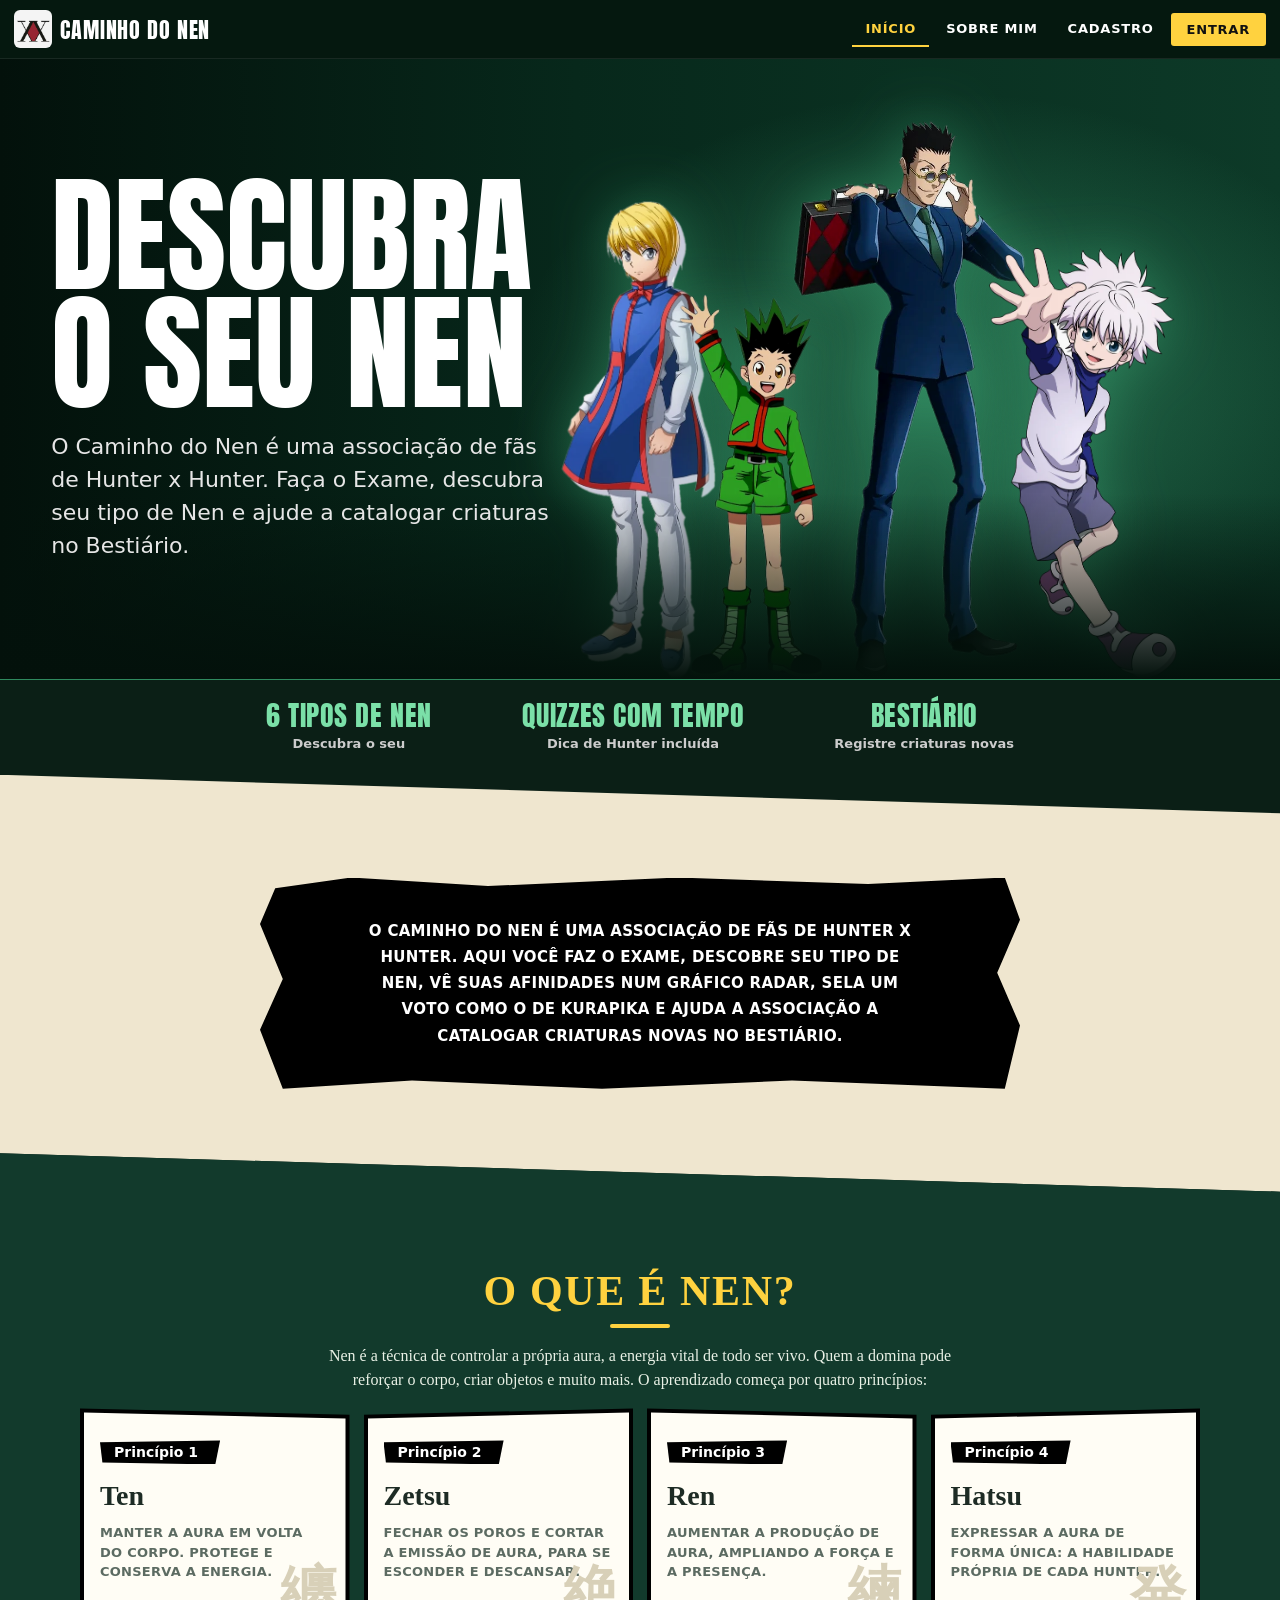
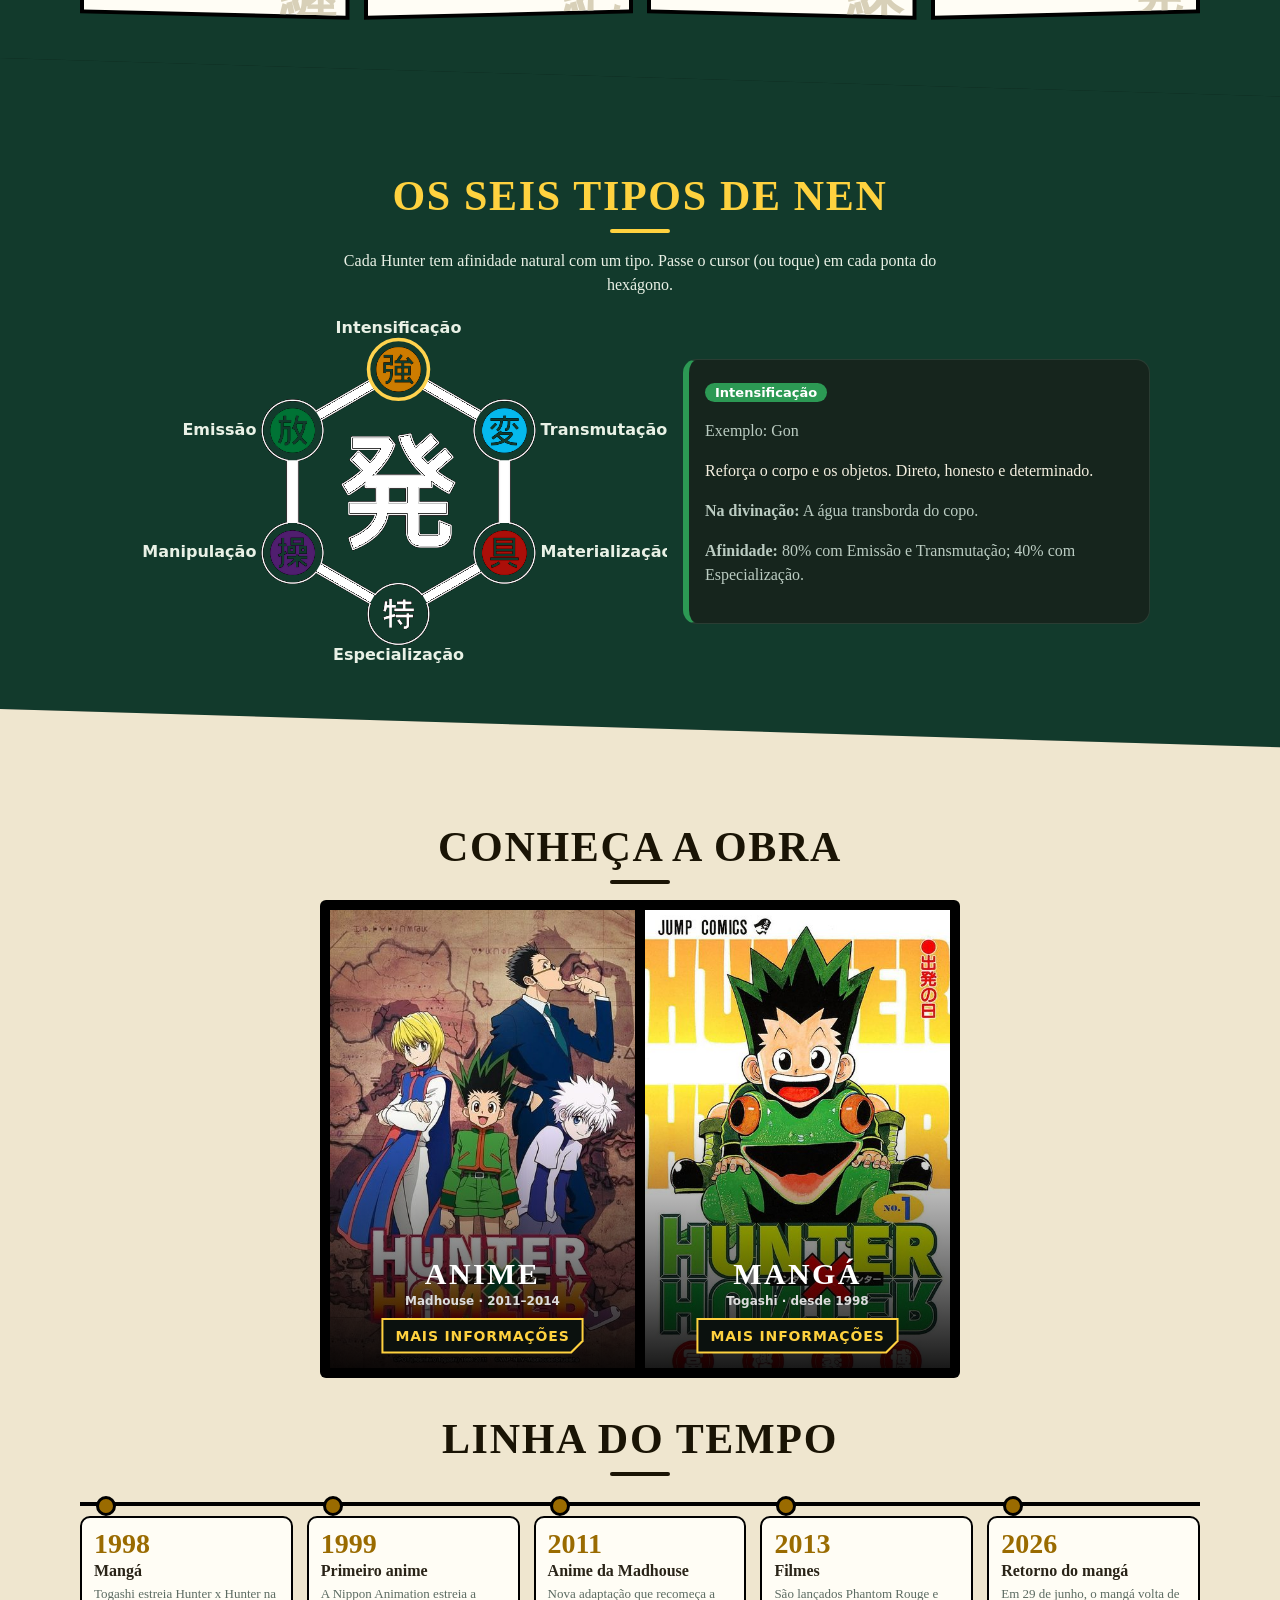
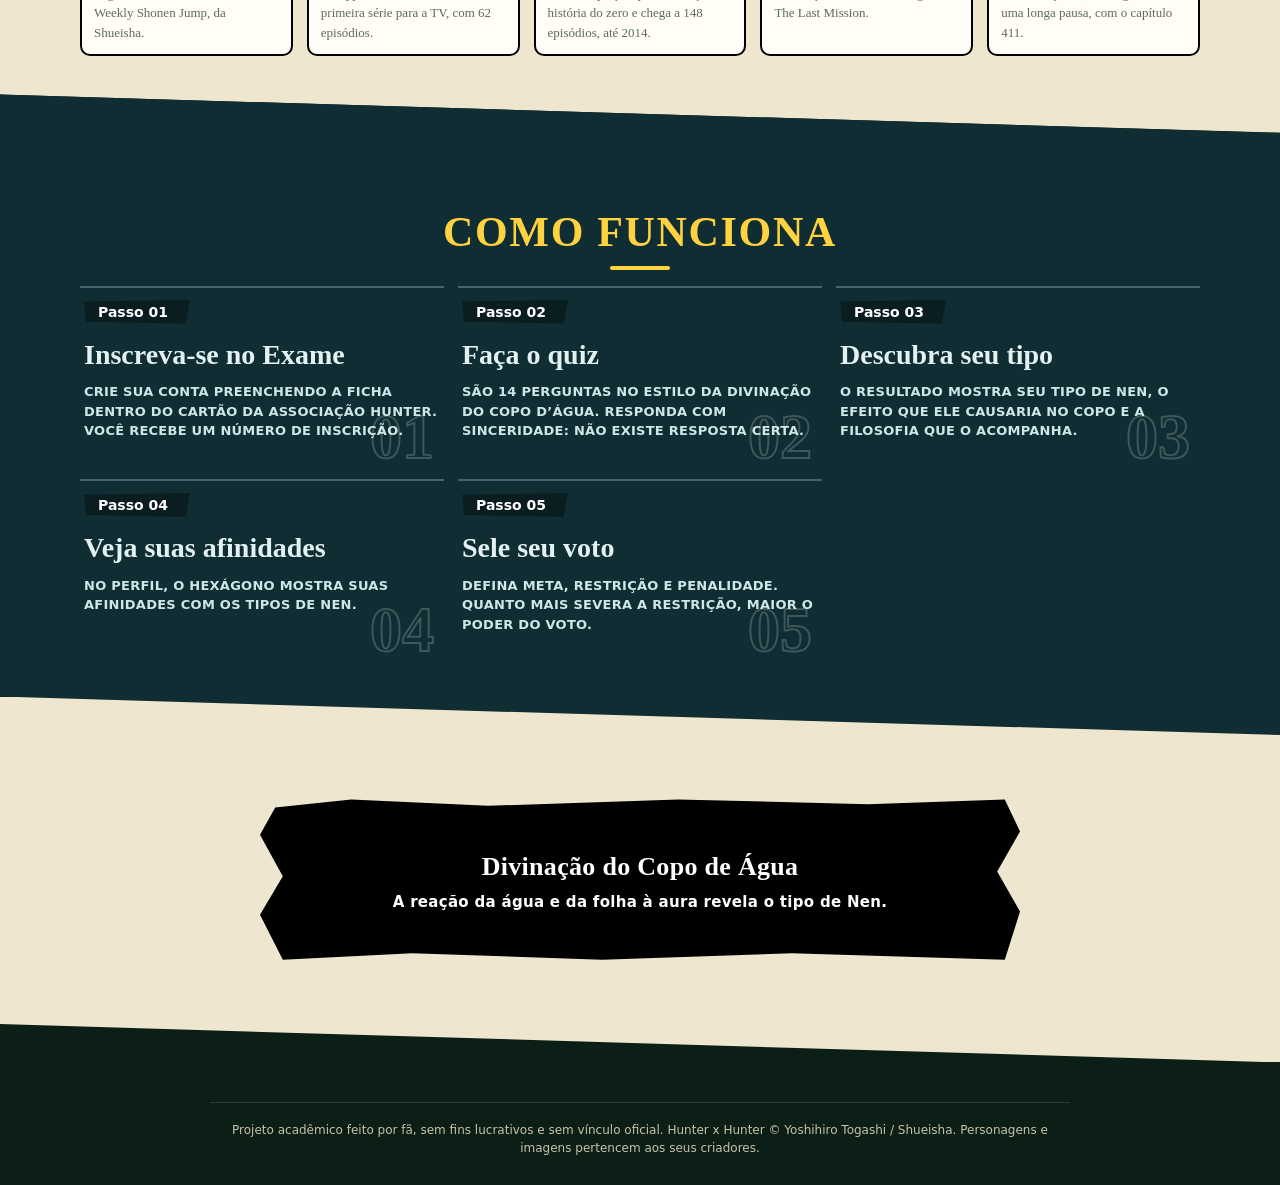
==== public/index.html @ bccd4f45 "Mudança geral do projeto" ====
<!DOCTYPE html>
<html lang="pt-BR">

<head>
    <meta charset="utf-8">
    <meta name="viewport" content="width=device-width, initial-scale=1, viewport-fit=cover">
    <title>Início · Caminho do Nen</title>
    <link rel="preconnect" href="https://fonts.googleapis.com">
    <link rel="preconnect" href="https://fonts.gstatic.com" crossorigin>
    <link href="https://fonts.googleapis.com/css2?family=Anton&display=swap" rel="stylesheet">
    <link rel="stylesheet" href="css/base.css">
    <link rel="stylesheet" href="css/panels.css">
    <link rel="stylesheet" href="css/home.css">
</head>

<body data-v="inicio">
    <nav id="nav"></nav>
    <main>
        <section id="inicio">
            <div class="capa-principal">
                <div class="texto-capa-principal">
                    <h1>Descubra<br>o seu Nen</h1>
                    <p>O Caminho do Nen é uma associação de fãs de Hunter x Hunter. Faça o Exame, descubra seu tipo de
                        Nen e ajude a catalogar criaturas no Bestiário.</p>
                </div>
                <div class="personagens-capa" aria-hidden="true"><img src="./assets/kurapika.webp" alt=""><img src="./assets/gon.webp" alt=""><img
                        src="./assets/leorio.webp" alt=""><img src="./assets/killua.webp" alt=""></div>
            </div>
            <ul class="resumo-capa">
                <li><b>6 tipos de Nen</b><span>Descubra o seu</span></li>
                <li><b>Quizzes com tempo</b><span>Dica de Hunter incluída</span></li>
                <li><b>Bestiário</b><span>Registre criaturas novas</span></li>
            </ul>
            <div class="faixa faixa-papel">
                <div class="conteudo-faixa">
                    <p class="quadro-resumo">O Caminho do Nen é uma associação de fãs de Hunter x Hunter. Aqui você faz o
                        Exame, descobre seu tipo de Nen, vê suas afinidades num gráfico radar, sela um voto como o de
                        Kurapika e ajuda a Associação a catalogar criaturas novas no Bestiário.</p>
                </div>
            </div>
            <div class="faixa faixa-verde">
                <div class="conteudo-faixa">
                    <h2 class="titulo-secao">O que é Nen?</h2>
                    <p class="introducao-secao">Nen é a técnica de controlar a própria aura, a energia vital de todo ser vivo. Quem
                        a domina pode reforçar o corpo, criar objetos e muito mais. O aprendizado começa por quatro
                        princípios:</p>
                    <ol class="lista-etapas grade-principios-nen">
                        <li class="cartao-etapa">
                            <div class="conteudo-etapa"><span class="rotulo">Princípio 1</span>
                                <h3>Ten</h3>
                                <p>Manter a aura em volta do corpo. Protege e conserva a energia.</p><b
                                    class="numero-etapa">纏</b>
                            </div>
                        </li>
                        <li class="cartao-etapa">
                            <div class="conteudo-etapa"><span class="rotulo">Princípio 2</span>
                                <h3>Zetsu</h3>
                                <p>Fechar os poros e cortar a emissão de aura, para se esconder e descansar.</p><b
                                    class="numero-etapa">絶</b>
                            </div>
                        </li>
                        <li class="cartao-etapa">
                            <div class="conteudo-etapa"><span class="rotulo">Princípio 3</span>
                                <h3>Ren</h3>
                                <p>Aumentar a produção de aura, ampliando a força e a presença.</p><b class="numero-etapa">練</b>
                            </div>
                        </li>
                        <li class="cartao-etapa">
                            <div class="conteudo-etapa"><span class="rotulo">Princípio 4</span>
                                <h3>Hatsu</h3>
                                <p>Expressar a aura de forma única: a habilidade própria de cada Hunter.</p><b
                                    class="numero-etapa">発</b>
                            </div>
                        </li>
                    </ol>
                </div>
            </div>
            <div class="faixa faixa-verde">
                <div class="conteudo-faixa">
                    <h2 class="titulo-secao">Os seis tipos de Nen</h2>
                    <p class="introducao-secao">Cada Hunter tem afinidade natural com um tipo. Passe o cursor (ou toque) em cada
                        ponta do hexágono.</p>
                    <div class="hexagono-nen"><svg id="hexsvg" viewBox="0 0 480 370" role="img"
                            aria-label="Hexágono dos seis tipos de Nen"></svg>
                        <div id="hexinfo" class="cartao"></div>
                    </div>
                </div>
            </div>
            <div class="faixa faixa-papel">
                <div class="conteudo-faixa">
                    <h2 class="titulo-secao">Conheça a obra</h2>
                    <div class="grade-cartazes">
                        <div class="cartaz"><img src="./assets/anime.jpg" alt="Pôster do anime Hunter x Hunter">
                            <div class="legenda-cartaz">
                                <h3>Anime</h3>
                                <p>Madhouse · 2011–2014</p><button type="button" class="mais-informacoes" data-open="anime">Mais
                                    informações</button>
                            </div>
                        </div>
                        <div class="cartaz"><img src="./assets/manga.jpg" alt="Capa do volume 1 do mangá Hunter x Hunter">
                            <div class="legenda-cartaz">
                                <h3>Mangá</h3>
                                <p>Togashi · desde 1998</p><button type="button" class="mais-informacoes" data-open="manga">Mais
                                    informações</button>
                            </div>
                        </div>
                    </div>

                    <h2 class="titulo-secao">Linha do tempo</h2>
                    <ol class="linha-tempo">
                        <li><b>1998</b>
                            <h3>Mangá</h3>
                            <p>Togashi estreia Hunter x Hunter na Weekly Shonen Jump, da Shueisha.</p>
                        </li>
                        <li><b>1999</b>
                            <h3>Primeiro anime</h3>
                            <p>A Nippon Animation estreia a primeira série para a TV, com 62 episódios.</p>
                        </li>
                        <li><b>2011</b>
                            <h3>Anime da Madhouse</h3>
                            <p>Nova adaptação que recomeça a história do zero e chega a 148 episódios, até 2014.</p>
                        </li>
                        <li><b>2013</b>
                            <h3>Filmes</h3>
                            <p>São lançados Phantom Rouge e The Last Mission.</p>
                        </li>
                        <li><b>2026</b>
                            <h3>Retorno do mangá</h3>
                            <p>Em 29 de junho, o mangá volta de uma longa pausa, com o capítulo 411.</p>
                        </li>
                    </ol>
                </div>
            </div>
            <div class="faixa faixa-azul" hidden>
                <div class="conteudo-faixa">
                    <h2 class="titulo-secao">Os protagonistas</h2>
                    <div class="paineis-protagonistas" id="panels"></div>
                    <p class="nota" style="text-align:center;font-size:12px">As frases em destaque resumem a ideia de
                        cada personagem; não são citações literais.</p>
                </div>
            </div>
            <div class="faixa faixa-verde-petroleo">
                <div class="conteudo-faixa">
                    <h2 class="titulo-secao">Como funciona</h2>
                    <ol class="lista-etapas">
                        <li class="cartao-etapa">
                            <div class="conteudo-etapa"><span class="rotulo">Passo 01</span>
                                <h3>Inscreva-se no Exame</h3>
                                <p>Crie sua conta preenchendo a ficha dentro do cartão da Associação Hunter. Você recebe
                                    um número de inscrição.</p><b class="numero-etapa">01</b>
                            </div>
                        </li>
                        <li class="cartao-etapa">
                            <div class="conteudo-etapa"><span class="rotulo">Passo 02</span>
                                <h3>Faça o quiz</h3>
                                <p>São 14 perguntas no estilo da Divinação do Copo d’Água. Responda com sinceridade: não
                                    existe resposta certa.</p><b class="numero-etapa">02</b>
                            </div>
                        </li>
                        <li class="cartao-etapa">
                            <div class="conteudo-etapa"><span class="rotulo">Passo 03</span>
                                <h3>Descubra seu tipo</h3>
                                <p>O resultado mostra seu tipo de Nen, o efeito que ele causaria no copo e a filosofia
                                    que o acompanha.</p><b class="numero-etapa">03</b>
                            </div>
                        </li>
                        <li class="cartao-etapa">
                            <div class="conteudo-etapa"><span class="rotulo">Passo 04</span>
                                <h3>Veja suas afinidades</h3>
                                <p>No perfil, o hexágono mostra suas afinidades com os tipos de Nen.</p><b class="numero-etapa">04</b>
                            </div>
                        </li>
                        <li class="cartao-etapa">
                            <div class="conteudo-etapa"><span class="rotulo">Passo 05</span>
                                <h3>Sele seu voto</h3>
                                <p>Defina meta, restrição e penalidade. Quanto mais severa a restrição, maior o poder do
                                    voto.</p><b class="numero-etapa">05</b>
                            </div>
                        </li>
                        <li class="cartao-etapa" id="cast-step" hidden>
                            <div class="conteudo-etapa"><span class="rotulo">Passo 06</span>
                                <h3>Conheça os personagens</h3>
                                <p>Passe o cursor sobre a arte para conhecer Gon, Killua, Kurapika, Leorio e Hisoka.</p>
                                <b class="numero-etapa">06</b>
                            </div>
                        </li>
                    </ol>
                </div>
            </div>
            <div class="faixa faixa-papel">
                <div class="conteudo-faixa">
                    <div class="quadro-resumo quadro-divinacao" id="fdia"><h3>Divinação do Copo de Água</h3><p>A reação da água e da folha à aura revela o tipo de Nen.</p></div>
                </div>
            </div>
            <div class="faixa faixa-carvao" hidden
                <div class="conteudo-faixa">
                    <h2 class="titulo-secao">Mural de Hunters</h2>
                    <div class="grade" id="mural"></div>
                    <p class="texto-secundario nota" style="text-align:center">Neste protótipo, o mural mostra os Hunters inscritos
                        neste navegador. Com o banco de dados, ele passa a listar todos.</p>
                </div>
            </div>
        </section>
    </main>
    <dialog class="janela-informacoes" id="modal" aria-label="Mais informações"><form method="dialog"><button class="fechar-janela" aria-label="Fechar">×</button></form><div id="mbody"></div></dialog><template id="t-anime">
            <h1>Anime</h1>
            <div class="duas-colunas"><img src="./assets/anime.jpg" alt="Pôster do anime Hunter x Hunter (2011)">
                <div>
                    <p>Gon Freecss cresce numa ilha acreditando que o pai está morto, até descobrir que Ging é um Hunter
                        lendário. Para encontrá-lo, Gon decide fazer o Exame Hunter e, no caminho, conhece Killua,
                        Kurapika e Leorio.</p>
                    <p>Hunter x Hunter ganhou duas adaptações para a TV. O pôster ao lado é da versão de 2011, do
                        estúdio Madhouse, que recomeça a história do zero.</p>
                </div>
            </div>
            <h2>Versão de 2011</h2>
            <div class="ficha-tecnica">
                <div><small>Estúdio</small><b>Madhouse</b></div>
                <div><small>Exibição</small><b>Outubro de 2011 a setembro de 2014, na Nippon Television</b></div>
                <div><small>Episódios</small><b>148</b></div>
                <div><small>Direção</small><b>Hiroshi Kōjina</b></div>
                <div><small>Música</small><b>Yoshihisa Hirano</b></div>
                <div><small>Adaptação</small><b>Vai até o capítulo 339 do mangá</b></div>
            </div>
            <h2>Arcos da versão de 2011</h2>
            <div class="opcoes-compactas"><span class="etiqueta" style="background:var(--ac2)">Exame Hunter</span><span class="etiqueta"
                    style="background:var(--ac2)">Família Zoldyck</span><span class="etiqueta"
                    style="background:var(--ac2)">Arena Celestial (Heavens Arena)</span><span class="etiqueta"
                    style="background:var(--ac2)">Yorknew City</span><span class="etiqueta"
                    style="background:var(--ac2)">Greed Island</span><span class="etiqueta"
                    style="background:var(--ac2)">Formigas-Quimera</span><span class="etiqueta"
                    style="background:var(--ac2)">Eleição do Presidente Hunter</span></div>
            <h2>Versão de 1999</h2>
            <div class="ficha-tecnica">
                <div><small>Estúdio</small><b>Nippon Animation</b></div>
                <div><small>Exibição</small><b>Outubro de 1999 a março de 2001, na Fuji Television</b></div>
                <div><small>Episódios</small><b>62, terminando no arco de Yorknew City</b></div>
                <div><small>Direção</small><b>Kazuhiro Furuhashi</b></div>
                <div><small>OVAs</small><b>3 séries, com 30 episódios no total (2002 a 2004)</b></div>
            </div>
            <h2>Filmes</h2>
            <p>Dois filmes originais do Madhouse, ambos de 2013: <b>Phantom Rouge</b> e <b>The Last Mission</b>.</p>
            <p class="texto-secundario nota">Onde assistir muda conforme o país e com o tempo; confira nos serviços de streaming.
                Pôster: © POT (Yoshihiro Togashi) 1998-2011 · © VAP · NTV · Madhouse / Shueisha.</p>
        </template>
        <template id="t-manga">
            <h1>Mangá</h1>
            <div class="duas-colunas"><img src="./assets/manga.jpg" alt="Capa do volume 1 do mangá Hunter x Hunter">
                <div>
                    <p>Gon Freecss cresce numa ilha acreditando que o pai está morto, até descobrir que Ging é um Hunter
                        lendário. Para encontrá-lo, Gon decide fazer o Exame Hunter e, no caminho, conhece Killua,
                        Kurapika e Leorio.</p>
                    <p>A capa ao lado é a do volume 1, publicado pela Jump Comics.</p>
                </div>
            </div>
            <h2>Ficha da obra</h2>
            <div class="ficha-tecnica">
                <div><small>Autor</small><b>Yoshihiro Togashi</b></div>
                <div><small>Publicação</small><b>Weekly Shonen Jump (Shueisha), desde 1998</b></div>
                <div><small>Volumes</small><b>39 até agora; o volume 39 saiu em 3 de julho de 2026</b></div>
                <div><small>Exemplares</small><b>Mais de 100 milhões em circulação</b></div>
                <div><small>No Brasil</small><b>Publicado pela JBC desde 2008</b></div>
                <div><small>Arco atual</small><b>Sucessão, a disputa pelo trono do Império Kakin</b></div>
            </div>
            <h2>Pausas e retorno</h2>
            <p>Togashi costuma publicar em blocos de dez capítulos e fazer longas pausas entre eles. O mangá voltou em
                29 de junho de 2026, com o capítulo 411, publicou até o 420 e entrou em nova pausa, sem data oficial de
                retorno.</p>
            <h2>Onde ler</h2>
            <p>Os capítulos podem ser lidos de forma digital em plataformas oficiais como o Manga Plus e o aplicativo da
                Viz Media.</p>
            <p class="texto-secundario nota">Informações conferidas em 13 de novembro de 2026; datas de retorno podem mudar. Capa do
                volume 1: © Yoshihiro Togashi / Shueisha.</p>
        </template>
        <footer class="rodape">Projeto acadêmico feito por fã, sem fins lucrativos e sem vínculo oficial. Hunter x Hunter
            © Yoshihiro Togashi / Shueisha. Personagens e imagens pertencem aos seus criadores.</footer>
        <script src="js/app.js"></script>
</body>

</html>
---- public/css/base.css ----
/* TEMA E CONFIGURAÇÃO GLOBAL */

:root {
  --bg: #f4efe0;
  --fg: #1d2b24;
  --card: #fffdf5;
  --mut: #5c6b62;
  --ac: #9a6b00;
  --ac2: #1f7a4d;
  --line: #d8d0b8;
  box-sizing: border-box;
  padding-top: env(safe-area-inset-top,0px);
  padding-bottom: env(safe-area-inset-bottom,0px);
}

@media (prefers-color-scheme:dark) {
  :root:not([data-theme="light"]) {
    --bg: #0f1a15;
    --fg: #ece6d2;
    --card: #17251e;
    --mut: #9fb0a5;
    --ac: #e0b84a;
    --ac2: #4cc38a;
    --line: #2a3d33;
  }
}

:root[data-theme="dark"] {
  --bg: #0f1a15;
  --fg: #ece6d2;
  --card: #17251e;
  --mut: #9fb0a5;
  --ac: #e0b84a;
  --ac2: #4cc38a;
  --line: #2a3d33;
}

* {
  box-sizing: border-box;
}

html {
  scroll-padding-top: env(safe-area-inset-top,0px);
}

body {
  margin: 0;
  background: var(--bg);
  color: var(--fg);
  font: 16px/1.5 Georgia,"Times New Roman",serif;
}

/* NAVEGAÇÃO */

nav {
  display: flex;
  flex-wrap: wrap;
  gap: 6px;
  align-items: center;
  padding: 10px 14px;
  border-bottom: 1px solid var(--line);
  background: var(--card);
  position: sticky;
  top: env(safe-area-inset-top,0px);
  z-index: 5;
}

nav b {
  color: var(--ac);
  margin-right: auto;
  font-size: 18px;
}

nav a {
  color: var(--fg);
  text-decoration: none;
  padding: 4px 9px;
  border-radius: 99px;
  font: 14px system-ui,sans-serif;
}

nav a:hover,nav a.ativo {
  background: var(--ac2);
  color: #fff;
}

/* LAYOUT E TIPOGRAFIA */

main {
  max-width: 860px;
  margin: 0 auto;
  padding: 18px 14px 40px;
}

h1,h2,h3 {
  line-height: 1.2;
  margin: .2em 0 .5em;
}

h1 {
  font-size: 30px;
  color: var(--ac);
}

h2 {
  font-size: 22px;
  color: var(--ac);
}

/* CARTÕES E GRADES */

.cartao {
  background: var(--card);
  border: 1px solid var(--line);
  border-radius: 14px;
  padding: 16px;
  margin: 12px 0;
}

.grade {
  display: grid;
  grid-template-columns: repeat(auto-fit,minmax(230px,1fr));
  gap: 12px;
}

.grade .cartao {
  margin: 0;
}

/* FORMULÁRIOS E BOTÕES */

label {
  display: block;
  margin: 10px 0 3px;
  font: 600 14px system-ui,sans-serif;
}

input,textarea,select {
  width: 100%;
  padding: 10px;
  border: 1px solid var(--line);
  border-radius: 8px;
  background: var(--bg);
  color: var(--fg);
  font: 16px system-ui,sans-serif;
}

.erro {
  display: block;
  color: #c0392b;
  font: 13px system-ui,sans-serif;
  min-height: 16px;
}

button,.botao {
  background: var(--ac2);
  color: #fff;
  border: 0;
  border-radius: 99px;
  padding: 10px 20px;
  font: 600 15px system-ui,sans-serif;
  cursor: pointer;
  text-decoration: none;
  display: inline-block;
  margin: 6px 6px 0 0;
}

button.alternativo {
  background: transparent;
  color: var(--fg);
  border: 1px solid var(--line);
}

/* INDICADORES E UTILITÁRIOS */

.barra-progresso {
  height: 10px;
  background: var(--line);
  border-radius: 9px;
  overflow: hidden;
}

.barra-progresso i {
  display: block;
  height: 100%;
  background: var(--ac2);
  transition: width .5s;
}

.texto-secundario {
  color: var(--mut);
}

.etiqueta {
  display: inline-block;
  padding: 2px 10px;
  border-radius: 99px;
  color: #fff;
  font: 600 13px system-ui,sans-serif;
}

.copo {
  width: 90px;
  height: 110px;
  margin: 10px auto;
  border: 3px solid var(--fg);
  border-top: 0;
  border-radius: 0 0 22px 22px;
  position: relative;
  overflow: hidden;
}

.copo i {
  position: absolute;
  inset: 25% 0 0;
  background: #5aa9e6;
  transition: background 1.5s;
}

.copo s {
  position: absolute;
  top: 18%;
  left: 50%;
  font-size: 28px;
  text-decoration: none;
  animation: lf 2s ease-in-out infinite;
}

@keyframes lf {
  0%,100% {
    transform: translateX(-50%) rotate(-12deg);
  }
  50% {
    transform: translateX(-50%) rotate(14deg);
  }
}

.linha {
  display: flex;
  gap: 10px;
  align-items: center;
  margin: 6px 0;
  font: 14px system-ui,sans-serif;
}

.linha span:first-child {
  width: 110px;
}

.linha .barra-progresso {
  flex: 1;
}

svg {
  max-width: 100%;
  height: auto;
}

.opcoes-compactas {
  display: flex;
  flex-wrap: wrap;
  gap: 6px;
}

.opcao-compacta {
  margin: 0;
}

.opcao-compacta.ativo {
  background: var(--ac2);
  color: #fff;
  border-color: var(--ac2);
}

#fchips .opcao-compacta {
  background: transparent;
  color: var(--fg);
  border: 0;
  border-bottom: 2px solid transparent;
  border-radius: 0;
  padding: 6px 10px;
}

#fchips .opcao-compacta.ativo {
  color: var(--ac);
  border-bottom-color: var(--ac);
}

.aura {
  transform-origin: 110px 110px;
  animation: sp 24s linear infinite;
}

@keyframes sp {
  to {
    transform: rotate(360deg);
  }
}

#fpanel {
  border-left: 4px solid var(--ac);
  font-size: 18px;
}

#fpanel p {
  margin: .3em 0;
}

.anuncio {
  background: var(--ac);
  color: #1a1405;
  text-align: center;
  font: 600 13px system-ui,sans-serif;
  padding: 6px 10px;
}

nav b {
  display: flex;
  align-items: center;
  gap: 8px;
}

nav b img {
  height: 38px;
  width: 38px;
  border-radius: 6px;
}

#ppanel {
  border-left: 4px solid var(--ac);
}

#ppanel blockquote {
  margin: 12px 0;
  padding: 6px 14px;
  border-left: 3px solid var(--ac);
  font-size: 20px;
  font-style: italic;
  line-height: 1.35;
}

body {
  position: relative;
}

/* RODAPÉ */

.rodape {
  max-width: 860px;
  margin: 0 auto;
  padding: 18px 14px 28px;
  text-align: center;
  color: var(--mut);
  font: 12px/1.5 system-ui,sans-serif;
  border-top: 1px solid var(--line);
}

.nota {
  font-size: 12px;
}

body {
  overflow-x: hidden;
}

.texto-capa-lateral {
  padding: 18px 16px 56px;
  text-align: center;
}

@media (min-width:760px) {
  .texto-capa-lateral {
    position: relative;
    width: 46%;
    padding: 70px 4% 90px 7%;
    text-align: left;
  }
}

/* FOCO E INTERAÇÕES */

*:focus-visible {
  outline: 3px solid var(--ac);
  outline-offset: 2px;
}

button,.botao {
  transition: transform .15s ease,filter .15s ease;
}

button:hover,.botao:hover {
  filter: brightness(1.08);
  transform: translateY(-1px);
}

button:active,.botao:active {
  transform: none;
}

section:not([hidden]) {
  animation: fin .35s ease;
}

@keyframes fin {
  from {
    opacity: 0;
    transform: translateY(8px);
  }
}

@media (prefers-reduced-motion:reduce) {
  section:not([hidden]) {
    animation: none;
  }
  button,.botao {
    transition: none;
  }
}

nav a {
  padding: 9px 13px;
}

nav #tema {
  padding: 6px 12px;
  margin: 0;
  font-size: 16px;
}

.notificacao {
  position: fixed;
  left: 50%;
  bottom: calc(20px + env(safe-area-inset-bottom,0px));
  transform: translate(-50%,20px);
  background: #000;
  color: #fff;
  padding: 10px 18px;
  border-radius: 99px;
  font: 600 14px system-ui,sans-serif;
  z-index: 60;
  opacity: 0;
  transition: opacity .3s,transform .3s;
  box-shadow: 0 4px 14px rgba(0,0,0,.4);
  pointer-events: none;
}

.notificacao.ativo {
  opacity: 1;
  transform: translate(-50%,0);
}

.notificacao.erro {
  background: #9b0f22;
}

.imagem-recortada {
  height: 220px;
  width: auto;
  max-width: 100%;
  filter: drop-shadow(4px 5px 0 #000);
}

.introducao-secao {
  text-align: center;
  max-width: 640px;
  margin: 0 auto 16px;
}

/* MENU DO PERFIL */

.controle-perfil {
  position: relative;
  margin-left: 4px;
}

.botao-perfil {
  width: 40px;
  height: 40px;
  padding: 0;
  margin: 0;
  border-radius: 50%;
  border: 2px solid #000;
  background: var(--ac);
  color: #000;
  overflow: hidden;
  display: flex;
  align-items: center;
  justify-content: center;
  font: 700 18px Georgia,serif;
}

.botao-perfil img {
  width: 100%;
  height: 100%;
  object-fit: cover;
  object-position: top;
  background: #f2f2f2;
}

.botao-perfil.ativo {
  box-shadow: 0 0 0 3px var(--ac2);
}

.menu-perfil {
  position: absolute;
  right: 0;
  top: calc(100% + 8px);
  min-width: 210px;
  background: var(--card);
  color: var(--fg);
  border: 2px solid #000;
  border-radius: 12px;
  box-shadow: 4px 4px 0 #000;
  padding: 6px;
  z-index: 20;
}

.menu-perfil[hidden] {
  display: none;
}

.menu-perfil a {
  display: block;
  padding: 10px 12px;
  border-radius: 8px;
  color: var(--fg);
  text-decoration: none;
  font: 600 14px system-ui,sans-serif;
}

.menu-perfil a:hover {
  background: var(--ac2);
  color: #fff;
}

.cabecalho-menu-perfil {
  padding: 8px 12px 10px;
  border-bottom: 1px solid var(--line);
  margin-bottom: 4px;
}

.cabecalho-menu-perfil b {
  display: block;
  font: 700 15px Georgia,serif;
}

.cabecalho-menu-perfil small {
  color: var(--mut);
  font: 12px system-ui,sans-serif;
}

button:disabled {
  cursor: not-allowed;
}

.acoes-edicao {
  text-align: center;
  margin: 10px 0;
}

nav {
  background: rgba(5,24,15,.9);
  backdrop-filter: blur(8px);
  border-bottom: 1px solid rgba(255,255,255,.08);
}

nav b {
  color: #fff;
  font: 400 22px Anton,Impact,sans-serif;
  letter-spacing: .04em;
  text-transform: uppercase;
}

nav a {
  color: #fff;
  border-radius: 0;
  text-transform: uppercase;
  letter-spacing: .06em;
  font: 600 13px system-ui,sans-serif;
  border-bottom: 2px solid transparent;
}

nav a:hover,nav a.ativo {
  background: none;
  color: #ffd23f;
  border-bottom-color: #ffd23f;
}

nav a.botao-destaque {
  background: #ffd23f;
  color: #111;
  border: 0;
  border-radius: 3px;
  padding: 9px 16px;
}

nav a.botao-destaque:hover {
  background: #ffe27a;
  color: #111;
}

.menu-perfil a {
  text-transform: none;
  letter-spacing: 0;
  border-radius: 8px;
  border-bottom: 0;
}

body {
  background: var(--pg,#141414);
}

section>h1 {
  color: #ffd23f;
}

section>.introducao-secao,section>p.texto-secundario,section>.nota {
  color: #e8e2cd;
}

.rodape {
  color: #c9c2a8;
  border-top-color: rgba(255,255,255,.12);
}

/* MENU HUNTER */

.controle-menu-hunter {
  position: relative;
}

.botao-menu {
  width: 42px;
  height: 42px;
  padding: 0;
  margin: 0 6px 0 0;
  background: transparent;
  border: 0;
  border-radius: 6px;
  display: flex;
  flex-direction: column;
  justify-content: center;
  align-items: center;
  gap: 5px;
}

.botao-menu i {
  display: block;
  width: 24px;
  height: 3px;
  background: #fff;
  border-radius: 2px;
  transition: transform .25s,opacity .25s;
}

.botao-menu:hover {
  background: rgba(255,255,255,.12);
  filter: none;
  transform: none;
}

.botao-menu.aberto i:nth-child(1) {
  transform: translateY(8px) rotate(45deg);
}

.botao-menu.aberto i:nth-child(2) {
  opacity: 0;
}

.botao-menu.aberto i:nth-child(3) {
  transform: translateY(-8px) rotate(-45deg);
}

.lista-menu-hunter {
  position: absolute;
  left: 0;
  top: calc(100% + 8px);
  min-width: 230px;
  background: var(--card);
  color: var(--fg);
  border: 2px solid #000;
  border-radius: 12px;
  box-shadow: 4px 4px 0 #000;
  padding: 6px;
  z-index: 20;
}

.lista-menu-hunter[hidden] {
  display: none;
}

.lista-menu-hunter a {
  display: block;
  padding: 12px 14px;
  border-radius: 8px;
  color: var(--fg);
  text-decoration: none;
  font: 600 15px system-ui,sans-serif;
  text-transform: none;
  letter-spacing: 0;
  border-bottom: 0;
}

.lista-menu-hunter a:hover,.lista-menu-hunter a.ativo {
  background: var(--ac2);
  color: #fff;
}

.cartao {
  color: var(--fg);
}

[hidden] {
  display: none!important;
}

@media (max-width:640px) {
  nav {
    position: static;
  }
  nav b {
    flex-basis: 100%;
  }
  nav a {
    padding: 6px 8px;
  }
}

nav button {
  margin: 0;
}

.grade {
  grid-template-columns: repeat(auto-fit,minmax(min(100%,230px),1fr));
}

.lista-registros li {
  overflow-wrap: anywhere;
}

#nav {
  max-width: 100%;
  gap: 4px;
}

#nav a {
  white-space: normal;
}

#vbox,#pbox,#blist,#mural {
  overflow-wrap: anywhere;
}

/* CABEÇALHO DA ÁREA HUNTER */

#nav.navegacao-hunter {
  position: sticky;
  flex-wrap: nowrap;
}

#nav.navegacao-hunter>b {
  flex: 0 1 auto;
  margin-right: auto;
  min-width: 0;
}

.navegacao-hunter .controle-menu-hunter,.navegacao-hunter .controle-perfil {
  flex: none;
}

.navegacao-hunter .lista-menu-hunter {
  left: 0;
  right: auto;
  list-style: none;
  margin: 0;
  min-width: 0;
  width: min(230px,calc(100vw - 75px));
}

.navegacao-hunter .botao-menu[aria-expanded="true"] i:nth-child(1) {
  transform: translateY(8px) rotate(45deg);
}

.navegacao-hunter .botao-menu[aria-expanded="true"] i:nth-child(2) {
  opacity: 0;
}

.navegacao-hunter .botao-menu[aria-expanded="true"] i:nth-child(3) {
  transform: translateY(-8px) rotate(-45deg);
}

.navegacao-hunter .cabecalho-menu-perfil b {
  color: var(--fg);
  overflow-wrap: anywhere;
}

.navegacao-hunter .menu-perfil a.ativo {
  color: var(--ac);
  background: var(--bg);
}

.navegacao-hunter .menu-perfil button {
  width: 100%;
  padding: 10px 12px;
  border-radius: 8px;
  text-align: left;
}
/* HEXÁGONO DE AFINIDADE DO PERFIL E DO RESULTADO */

.hexagrama-afinidade {
  display: block;
  width: min(100%, 540px);
  margin: 12px auto;
}

.hexagrama-afinidade text {
  fill: #f4efe0;
  font: 700 48px system-ui, sans-serif;
}

.hexagrama-afinidade .porcentagem-afinidade {
  fill: #ffd34e;
  font-size: 39px;
}
---- public/css/panels.css ----
/* PAINÉIS DE PRINCÍPIOS E ETAPAS */

.lista-etapas {
  list-style: none;
  margin: 0;
  padding: 0;
  display: grid;
  grid-template-columns: repeat(3,1fr);
  gap: 14px;
}

@media (max-width:640px) {
  .lista-etapas {
    grid-template-columns: 1fr;
  }
}

.cartao-etapa {
  background: #000;
  padding: 4px;
  clip-path: polygon(0 0,100% 3%,100% 100%,0 97%);
}

.cartao-etapa:nth-child(even) {
  clip-path: polygon(0 3%,100% 0,100% 97%,0 100%);
}

.conteudo-etapa {
  position: relative;
  height: 100%;
  background: var(--card);
  color: var(--fg);
  padding: 28px 16px 34px;
  overflow: hidden;
  clip-path: polygon(0 0,100% 3%,100% 100%,0 97%);
}

.cartao-etapa:nth-child(even) .conteudo-etapa {
  clip-path: polygon(0 3%,100% 0,100% 97%,0 100%);
}

.cartao-etapa .rotulo {
  display: inline-block;
  background: #000;
  color: #fff;
  padding: 4px 22px 4px 14px;
  font: 600 14px system-ui,sans-serif;
  clip-path: polygon(0 8%,100% 0,96% 100%,2% 92%);
}

.cartao-etapa h3 {
  font-family: Georgia,serif;
  font-size: clamp(22px,3.4vw,28px);
  line-height: 1.15;
  margin: .55em 0 .4em;
}

.cartao-etapa p {
  margin: 0;
  font: 600 13px/1.5 system-ui,sans-serif;
  text-transform: uppercase;
  letter-spacing: .02em;
  color: var(--mut);
}

.cartao-etapa .numero-etapa {
  position: absolute;
  right: 10px;
  bottom: -4px;
  font: 700 64px/1 Georgia,serif;
  color: transparent;
  -webkit-text-stroke: 2px var(--line);
  pointer-events: none;
}

.cartao-etapa .botao {
  margin-top: 10px;
}
---- public/css/home.css ----
/* LAYOUT E ELEMENTOS DA PÁGINA */

.destaque-duas-colunas {
  display: grid;
  grid-template-columns: 1fr 230px;
  gap: 16px;
  align-items: center;
}

@media (max-width:560px) {
  .destaque-duas-colunas {
    grid-template-columns: 1fr;
  }
}

.destaque {
  background: #386edd;
  border-radius: 14px;
  overflow: hidden;
  padding: 12px;
  margin-bottom: 18px;
}

.destaque img {
  display: block;
  margin: 0 auto;
  max-width: 100%;
  height: auto;
  max-height: 280px;
  border-radius: 8px;
}

.duas-colunas {
  display: grid;
  grid-template-columns: 200px 1fr;
  gap: 18px;
  align-items: start;
}

.duas-colunas>img {
  width: 100%;
  max-width: 200px;
  border-radius: 10px;
  border: 2px solid var(--ac);
}

@media (max-width:560px) {
  .duas-colunas {
    grid-template-columns: 1fr;
  }
  .duas-colunas>img {
    max-width: 150px;
    margin: 0 auto;
  }
}

:root[data-theme="dark"] .capa-simples {
  padding: 22px 14px 28px;
  text-align: center;
}

.capa-simples h1 {
  color: #fff;
  font-size: clamp(34px,8vw,56px);
  letter-spacing: .03em;
  text-shadow: 0 3px 0 rgba(0,0,0,.35);
  margin: .4em 0 .1em;
}

.capa-simples .introducao {
  color: #fff;
  font: 600 18px system-ui,sans-serif;
  margin: 0 0 6px;
}

.capa-simples .texto-secundario {
  color: #dbe7ff;
  margin: 4px 0;
}

.capa-simples .botao {
  background: #ffd23f;
  color: #1a1405;
  font-size: 18px;
  padding: 12px 30px;
  margin-top: 10px;
}

.quadro-resumo {
  font-size: 18px;
  line-height: 1.75;
  text-align: center;
  max-width: 640px;
  margin: 22px auto;
}

.titulo-secao {
  text-align: center;
  font-size: 26px;
  margin: 36px 0 16px;
  letter-spacing: .04em;
  text-transform: uppercase;
}

.titulo-secao::after {
  content: "";
  display: block;
  width: 60px;
  height: 4px;
  background: var(--ac);
  margin: 8px auto 0;
  border-radius: 3px;
}

.passos {
  list-style: none;
  margin: 0;
  padding: 0;
  display: grid;
  grid-template-columns: repeat(auto-fit,minmax(260px,1fr));
  gap: 12px;
}

.passos li {
  display: flex;
  gap: 12px;
  background: var(--card);
  border: 1px solid var(--line);
  border-radius: 14px;
  padding: 14px;
}

.passos b {
  font: 700 30px/1 Georgia,serif;
  color: var(--ac);
}

.passos h3 {
  margin: 0 0 4px;
  font-size: 18px;
}

.passos p {
  margin: 0;
  color: var(--mut);
  font-size: 15px;
}

/* PAINÉIS DOS PROTAGONISTAS */

.paineis-protagonistas {
  margin: 0 -4px;
}

.painel-protagonista {
  background: #000;
  padding: 4px;
  margin-top: -12px;
  clip-path: polygon(0 0,100% 4%,100% 100%,0 96%);
}

.painel-protagonista:nth-child(even) {
  clip-path: polygon(0 4%,100% 0,100% 96%,0 100%);
}

.painel-protagonista:first-child {
  margin-top: 0;
}

.conteudo-protagonista {
  background: var(--card);
  color: var(--fg);
  padding: 34px 20px 38px;
  display: flex;
  flex-wrap: wrap;
  align-items: center;
  gap: 20px;
  clip-path: polygon(0 0,100% 4%,100% 100%,0 96%);
}

.painel-protagonista:nth-child(even) .conteudo-protagonista {
  flex-direction: row-reverse;
  clip-path: polygon(0 4%,100% 0,100% 96%,0 100%);
}

.painel-protagonista .ilustracao {
  flex: 1 1 200px;
  display: flex;
  justify-content: center;
}

.painel-protagonista .ilustracao img {
  display: block;
  height: 340px;
  width: auto;
  max-width: 100%;
  object-fit: contain;
  filter: drop-shadow(5px 6px 0 #000);
}

.painel-protagonista .texto-protagonista {
  flex: 2 1 260px;
}

.painel-protagonista .rotulo {
  display: inline-block;
  background: #000;
  color: #fff;
  padding: 4px 22px 4px 14px;
  font: 600 14px system-ui,sans-serif;
  clip-path: polygon(0 8%,100% 0,96% 100%,2% 92%);
}

.painel-protagonista h3 {
  font-family: Georgia,serif;
  font-size: clamp(28px,6vw,40px);
  margin: .25em 0 .15em;
}

.painel-protagonista p {
  margin: .3em 0;
  font-size: 16px;
}

.painel-protagonista blockquote {
  margin: 10px 0 0;
  padding: 4px 12px;
  border-left: 3px solid #000;
  font-style: italic;
  font-size: 17px;
}

/* CARTAZES DO ANIME E DO MANGÁ */

.grade-cartazes {
  display: grid;
  grid-template-columns: repeat(2,1fr);
  gap: 10px;
  max-width: 640px;
  margin: 0 auto;
  padding: 10px;
  background: #000;
  border-radius: 6px;
}

.cartaz {
  position: relative;
  aspect-ratio: 2/3;
  overflow: hidden;
  background: #111;
}

.cartaz>img {
  position: absolute;
  inset: 0;
  width: 100%;
  height: 100%;
  object-fit: cover;
  object-position: center top;
  transition: transform .5s ease;
}

.cartaz:hover>img {
  transform: scale(1.05);
}

.cartaz::after {
  content: "";
  position: absolute;
  inset: 0;
  background: linear-gradient(transparent 45%,rgba(0,0,0,.9));
}

.cartaz .legenda-cartaz {
  position: absolute;
  left: 0;
  right: 0;
  bottom: 0;
  z-index: 1;
  padding: 12px 8px 14px;
  text-align: center;
  color: #fff;
}

.cartaz .legenda-cartaz h3 {
  margin: 0 0 2px;
  font-family: Georgia,serif;
  font-size: clamp(20px,5vw,30px);
  letter-spacing: .08em;
  text-transform: uppercase;
  color: #fff;
}

.cartaz .legenda-cartaz p {
  margin: 0 0 10px;
  font: 600 12px system-ui,sans-serif;
  color: #ddd;
}

.mais-informacoes {
  position: relative;
  display: inline-block;
  padding: 10px 14px;
  font: 700 clamp(11px,2.8vw,14px) system-ui,sans-serif;
  letter-spacing: .06em;
  text-transform: uppercase;
  color: #ffd23f;
  text-decoration: none;
  isolation: isolate;
}

.mais-informacoes::before {
  content: "";
  position: absolute;
  inset: 0;
  z-index: -2;
  background: #ffd23f;
  clip-path: polygon(0 0,100% 0,100% calc(100% - 12px),calc(100% - 12px) 100%,0 100%);
}

.mais-informacoes::after {
  content: "";
  position: absolute;
  inset: 2px;
  z-index: -1;
  background: #0b110e;
  clip-path: polygon(0 0,100% 0,100% calc(100% - 11px),calc(100% - 11px) 100%,0 100%);
}

.voltar {
  display: inline-block;
  margin: 4px 0 8px;
  color: var(--fg);
  font: 600 14px system-ui,sans-serif;
}

.ficha-tecnica {
  display: grid;
  grid-template-columns: repeat(auto-fit,minmax(200px,1fr));
  gap: 10px;
  margin: 14px 0;
}

.ficha-tecnica div {
  background: var(--card);
  border: 1px solid var(--line);
  border-radius: 12px;
  padding: 10px 12px;
}

.ficha-tecnica small {
  display: block;
  color: var(--mut);
  font: 600 11px system-ui,sans-serif;
  text-transform: uppercase;
  letter-spacing: .06em;
}

.ficha-tecnica b {
  font: 700 16px/1.3 Georgia,serif;
}

.capa-lateral {
  position: relative;
  width: 100vw;
  margin: -18px 0 0 calc(50% - 50vw);
  background: #4a1f18 repeating-conic-gradient(from 0deg at 30% 50%,rgba(255,255,255,.06) 0 4deg,transparent 4deg 9deg);
  color: #fff;
  overflow: hidden;
}

.capa-lateral>img {
  display: block;
  width: 100%;
  height: auto;
  aspect-ratio: 16/9;
  object-fit: cover;
}

@media (min-width:760px) {
  .capa-lateral {
    min-height: 540px;
  }
  .capa-lateral>img {
    position: absolute;
    right: 0;
    top: 0;
    width: 64%;
    height: 100%;
    aspect-ratio: auto;
    -webkit-mask-image: linear-gradient(90deg,transparent,#000 28%);
    mask-image: linear-gradient(90deg,transparent,#000 28%);
  }
}

.capa-lateral .rotulo {
  display: inline-block;
  background: #000;
  color: #fff;
  padding: 5px 24px 5px 14px;
  font: 700 13px system-ui,sans-serif;
  letter-spacing: .1em;
  text-transform: uppercase;
  clip-path: polygon(0 8%,100% 0,96% 100%,2% 92%);
}

.capa-lateral h1 {
  font: 900 clamp(46px,9.5vw,96px)/.95 Georgia,serif;
  text-transform: uppercase;
  margin: .2em 0 .1em;
  color: #fff;
  text-shadow: 4px 4px 0 #000;
}

.capa-lateral .introducao {
  font: 700 clamp(16px,2.6vw,22px) system-ui,sans-serif;
  margin: 0 0 6px;
  color: #ffd23f;
}

.capa-lateral .texto-secundario {
  color: #f1d9d2;
  margin: 4px 0 8px;
}

.capa-lateral .botao {
  background: #ffd23f;
  color: #1a1405;
  font-size: 18px;
  padding: 14px 32px;
  margin-top: 12px;
  box-shadow: 4px 4px 0 #000;
}

.chamada-desafio {
  position: relative;
  z-index: 2;
  text-align: center;
  margin: -34px 0 0;
  font: 700 clamp(26px,6vw,54px)/1.05 Georgia,serif;
  color: var(--fg);
  text-shadow: -2px -2px 0 var(--bg),2px -2px 0 var(--bg),-2px 2px 0 var(--bg),2px 2px 0 var(--bg),0 0 14px var(--bg);
}

.chamada-desafio small {
  display: block;
  font-size: .6em;
  margin-top: 4px;
}

.quadro-resumo {
  background: #000;
  color: #fff;
  padding: 40px 9%;
  max-width: 760px;
  margin: 26px auto;
  font: 600 15px/1.75 system-ui,sans-serif;
  text-transform: uppercase;
  letter-spacing: .02em;
  clip-path: polygon(2% 5%,12% 0,30% 4%,55% 0,80% 3%,98% 0,100% 20%,97% 45%,100% 70%,98% 100%,70% 96%,45% 100%,20% 96%,3% 100%,0 72%,3% 48%,0 22%);
}

button.mais-informacoes {
  background: none;
  border: 0;
  border-radius: 0;
  margin: 0;
  cursor: pointer;
}

/* JANELA DE INFORMAÇÕES */

.janela-informacoes::backdrop {
  background: rgba(0,0,0,.5);
  backdrop-filter: blur(2px);
}

.janela-informacoes {
  position: fixed;
  background: var(--card);
  color: var(--fg);
  border: 3px solid #000;
  border-radius: 14px;
  width: min(560px,100%);
  max-height: min(82vh,640px);
  overflow: auto;
  padding: 20px 18px 22px;
  box-shadow: 6px 6px 0 #000;
}

.fechar-janela {
  position: absolute;
  top: 8px;
  right: 8px;
  width: 36px;
  height: 36px;
  padding: 0;
  margin: 0;
  border-radius: 50%;
  background: #000;
  color: #fff;
  font: 700 22px/1 system-ui,sans-serif;
}

.janela-informacoes h1 {
  font-size: 26px;
  margin: 0 36px 8px 0;
}

.janela-informacoes h2 {
  font-size: 18px;
  margin: 16px 0 6px;
}

.janela-informacoes .duas-colunas {
  grid-template-columns: 140px 1fr;
  gap: 12px;
}

.janela-informacoes .duas-colunas>img {
  max-width: 140px;
}

.janela-informacoes .ficha-tecnica {
  grid-template-columns: repeat(auto-fit,minmax(150px,1fr));
}

@media (max-width:480px) {
  .janela-informacoes .duas-colunas {
    grid-template-columns: 1fr;
  }
  .janela-informacoes .duas-colunas>img {
    margin: 0 auto;
  }
}

/* PRINCÍPIOS DO NEN */

.grade-principios-nen {
  grid-template-columns: repeat(4,1fr);
}

@media (max-width:900px) {
  .grade-principios-nen {
    grid-template-columns: repeat(2,1fr);
  }
}

@media (max-width:480px) {
  .grade-principios-nen {
    grid-template-columns: 1fr;
  }
}

.grade-principios-nen .numero-etapa {
  font-size: 56px;
  -webkit-text-stroke: 0;
  color: var(--line);
}

/* HEXÁGONO DO NEN */

.hexagono-nen {
  display: grid;
  grid-template-columns: minmax(0,1.15fr) minmax(0,1fr);
  gap: 16px;
  align-items: center;
  max-width: 1020px;
  margin: 0 auto;
}

@media (max-width:700px) {
  .hexagono-nen {
    grid-template-columns: 1fr;
  }
}

.vertice-nen {
  cursor: pointer;
  outline: 0;
}

.vertice-nen circle {
  fill: transparent;
  stroke: transparent;
  stroke-width: 12;
}

.vertice-nen.ativo circle,
.vertice-nen:focus-visible circle {
  stroke: #ffd34e;
}

.vertice-nen text {
  font: 700 54px system-ui,sans-serif;
  fill: var(--bt,var(--fg));
}

#hexinfo {
  border-left: 6px solid var(--ac);
  margin: 0;
}

/* LINHA DO TEMPO */

.linha-tempo {
  list-style: none;
  margin: 0;
  padding: 24px 0 0;
  display: grid;
  grid-template-columns: repeat(5,1fr);
  gap: 14px;
  position: relative;
}

.linha-tempo::before {
  content: "";
  position: absolute;
  top: 10px;
  left: 0;
  right: 0;
  height: 4px;
  background: #000;
}

.linha-tempo li {
  position: relative;
  background: var(--card);
  border: 2px solid #000;
  border-radius: 10px;
  padding: 12px;
}

.linha-tempo li::before {
  content: "";
  position: absolute;
  top: -22px;
  left: 14px;
  width: 14px;
  height: 14px;
  border-radius: 50%;
  background: var(--ac);
  border: 3px solid #000;
}

.linha-tempo b {
  display: block;
  font: 700 28px/1 Georgia,serif;
  color: var(--ac);
}

.linha-tempo h3 {
  margin: .2em 0;
  font-size: 16px;
}

.linha-tempo p {
  margin: 0;
  font-size: 13px;
  color: var(--mut);
}

@media (max-width:800px) {
  .linha-tempo {
    grid-template-columns: 1fr;
    padding: 0 0 0 28px;
  }
  .linha-tempo::before {
    top: 0;
    bottom: 0;
    left: 8px;
    right: auto;
    width: 4px;
    height: auto;
  }
  .linha-tempo li::before {
    top: 16px;
    left: -27px;
  }
}

/* DIVINAÇÃO E MURAL */

.quadro-divinacao {
  text-align: center;
  padding: 44px 10%;
}

.quadro-divinacao small {
  display: block;
  letter-spacing: .16em;
  color: #ffd23f;
  font: 700 12px system-ui,sans-serif;
  text-transform: uppercase;
}

.quadro-divinacao h3 {
  color: #fff;
  font: 700 26px/1.2 Georgia,serif;
  text-transform: none;
  margin: .3em 0;
}

.quadro-divinacao p {
  margin: 0;
  font: 600 15px/1.7 system-ui,sans-serif;
  text-transform: none;
}

.entrada-mural {
  display: flex;
  gap: 12px;
  align-items: center;
}

.entrada-mural img,.inicial-hunter {
  width: 52px;
  height: 52px;
  border-radius: 50%;
  object-fit: cover;
  object-position: top;
  border: 2px solid #000;
  background: #f2f2f2;
  flex: none;
}

.inicial-hunter {
  display: flex;
  align-items: center;
  justify-content: center;
  font: 700 22px Georgia,serif;
  color: #000;
}

.capa-lateral>img {
  will-change: transform;
}

/* CAPA PRINCIPAL */

.capa-principal {
  position: relative;
  width: 100vw;
  margin: -18px 0 0 calc(50% - 50vw);
  min-height: min(78vh,620px);
  background: radial-gradient(55% 75% at 74% 52%,rgba(76,195,138,.42),transparent 62%),linear-gradient(90deg,#03110b 0%,#07281b 45%,#0d3a28 100%);
  color: #fff;
  overflow: hidden;
  display: flex;
  align-items: center;
}

.capa-principal::after {
  content: "";
  position: absolute;
  left: 0;
  right: 0;
  bottom: 0;
  height: 30%;
  background: linear-gradient(transparent,#03110b);
  pointer-events: none;
  z-index: 2;
}

.texto-capa-principal {
  position: relative;
  z-index: 3;
  width: min(1200px,92vw);
  margin: 0 auto;
  padding: clamp(46px, 6vw, 82px) 0;
}

.texto-capa-principal h1 {
  font: 400 clamp(56px,10vw,132px)/.92 Anton,Impact,"Arial Narrow",sans-serif;
  text-transform: uppercase;
  color: #fff;
  margin: 0 0 18px;
  text-shadow: none;
}

.texto-capa-principal p {
  max-width: min(520px,90%);
  font: 500 clamp(16px,1.9vw,22px)/1.5 system-ui,sans-serif;
  color: #e6e6e6;
  margin: 0;
}

.personagens-capa {
  position: absolute;
  right: max(2vw,calc(50% - 600px));
  bottom: 0;
  height: 94%;
  width: min(58%,780px);
  display: flex;
  align-items: flex-end;
  justify-content: center;
  pointer-events: none;
  z-index: 1;
}

.personagens-capa img {
  width: auto;
  filter: drop-shadow(0 0 28px rgba(76,195,138,.4)) brightness(.96) contrast(1.04);
}

.personagens-capa img:nth-child(1) {
  height: 82%;
  z-index: 2;
}

.personagens-capa img:nth-child(2) {
  height: 66%;
  margin-left: -5%;
  z-index: 3;
}

.personagens-capa img:nth-child(3) {
  height: 96%;
  margin-left: -4%;
  z-index: 1;
}

.personagens-capa img:nth-child(4) {
  height: 74%;
  margin-left: -5%;
  z-index: 2;
}

@media (max-width:760px) {
  .capa-principal {
    flex-direction: column;
    align-items: stretch;
    min-height: 0;
  }
  .texto-capa-principal {
    padding: clamp(28px, 7vw, 50px) 0 8px;
  }
  .personagens-capa {
    position: relative;
    right: auto;
    width: 100%;
    height: 300px;
    margin-top: 10px;
  }
}

.resumo-capa {
  list-style: none;
  margin: 0 0 0 calc(50% - 50vw);
  width: 100vw;
  padding: clamp(13px, 2vw, 20px) 4vw;
  background: #0b1f16;
  display: flex;
  justify-content: center;
  gap: min(8vw,90px);
  flex-wrap: wrap;
  border-top: 1px solid #2f8a5f;
  text-align: center;
}

.resumo-capa b {
  display: block;
  font: 400 clamp(20px,2.4vw,28px)/1.1 Anton,Impact,sans-serif;
  color: #7be0a8;
  text-transform: uppercase;
  letter-spacing: .02em;
}

.resumo-capa span {
  color: #ccc;
  font: 600 13px system-ui,sans-serif;
}

/* FAIXAS E CORES DAS SEÇÕES */

.faixa {
  position: relative;
  width: 100vw;
  margin: -3vw 0 0 calc(50% - 50vw);
  padding: calc(3vw + clamp(24px, 3vw, 42px)) 0;
  background: var(--bb);
  color: var(--bt);
  clip-path: polygon(0 0,100% 3vw,100% 100%,0 calc(100% - 3vw));
}

.resumo-capa+.faixa {
  margin-top: 0;
}

.faixa>.conteudo-faixa {
  width: min(1120px,92vw);
  margin: 0 auto;
}

.faixa .titulo-secao {
  font-size: clamp(26px, 3.5vw, 42px);
  color: var(--bh);
}

.faixa .titulo-secao::after {
  background: var(--bh);
}

.faixa>.conteudo-faixa>.introducao-secao,.faixa>.conteudo-faixa>.nota {
  color: var(--bt);
}

.faixa-papel {
  --bb: #efe6cf;
  --bt: #2a2418;
  --bh: #1a1405;
}

.faixa-verde {
  --bb: #123a2c;
  --bt: #e9f1e6;
  --bh: #ffd23f;
}

.faixa-azul-marinho {
  --bb: #101c3a;
  --bt: #e6ecf8;
  --bh: #ffd23f;
}

.faixa-dourada {
  --bb: #f0c445;
  --bt: #2a2008;
  --bh: #16120a;
}

.faixa-vermelha {
  --bb: #b01f33;
  --bt: #fff1ec;
  --bh: #fff1ec;
}

.faixa-verde-petroleo {
  --bb: #0f2d33;
  --bt: #e3f1f2;
  --bh: #ffd23f;
}

.faixa-carvao {
  --bb: #1b1b1b;
  --bt: #ece6d2;
  --bh: #ffd23f;
}

body[data-v="inicio"] {
  --pg: #0b1f16;
}

.faixa-papel-escuro {
  --bb: #e4d7b4;
  --bt: #2a2418;
  --bh: #1a1405;
}

.faixa-azul {
  --bb: #2980b9;
  --bt: #fff;
  --bh: #fff;
}

.paineis-protagonistas {
  display: grid;
  grid-template-columns: repeat(2,1fr);
  gap: clamp(16px, 3vw, 34px);
  margin: 0;
}

@media (max-width:700px) {
  .paineis-protagonistas {
    grid-template-columns: 1fr;
  }
}

.painel-protagonista {
  margin-top: 0;
}

.conteudo-protagonista {
  padding: 22px 14px 26px;
  gap: 12px;
  flex-wrap: nowrap;
}

.painel-protagonista .ilustracao {
  flex: 0 0 clamp(80px, 12vw, 144px);
  max-width: 144px;
}

.painel-protagonista .ilustracao img {
  height: clamp(174px, 20vw, 248px);
}

.painel-protagonista .texto-protagonista {
  flex: 1 1 auto;
  min-width: 0;
}

.painel-protagonista h3 {
  font-size: clamp(23px, 3vw, 34px);
}

.painel-protagonista p {
  font-size: 14px;
  margin: .2em 0;
}

.painel-protagonista blockquote {
  font-size: 14px;
  margin: 6px 0 0;
}

.painel-protagonista,.painel-protagonista:nth-child(even) {
  background: none;
  padding: 0;
  clip-path: none;
}

.conteudo-protagonista,.painel-protagonista:nth-child(even) .conteudo-protagonista {
  background: none;
  color: inherit;
  clip-path: none;
  padding: 10px 6px;
}

.painel-protagonista .ilustracao img {
  filter: drop-shadow(0 8px 14px rgba(0,0,0,.35));
}

.painel-protagonista blockquote {
  border-left-color: rgba(255,255,255,.7);
}

.painel-protagonista .rotulo {
  background: rgba(0,0,0,.3);
}

/* SEÇÃO COMO FUNCIONA */

.faixa-verde-petroleo .cartao-etapa,.faixa-verde-petroleo .cartao-etapa:nth-child(even) {
  background: none;
  padding: 0;
  clip-path: none;
}

.faixa-verde-petroleo .conteudo-etapa,.faixa-verde-petroleo .cartao-etapa:nth-child(even) .conteudo-etapa {
  background: none;
  color: inherit;
  clip-path: none;
  padding: 12px 4px 24px;
  border-top: 2px solid rgba(255,255,255,.25);
}

.faixa-verde-petroleo .cartao-etapa .rotulo {
  background: rgba(0,0,0,.35);
}

.faixa-verde-petroleo .cartao-etapa p {
  color: #cfe6e8;
}

.faixa-verde-petroleo .cartao-etapa .numero-etapa {
  -webkit-text-stroke: 2px rgba(255,255,255,.2);
}

@media (max-width:420px) {
  .personagens-capa {
    height: 230px;
  }
  .personagens-capa img {
    max-width: 30%;
    object-fit: contain;
    object-position: bottom;
  }
  .grade-cartazes {
    grid-template-columns: 1fr;
  }
}

/* DETALHES DO HEXÁGONO */

#hexsvg {
  display: block;
  width: 100%;
}

#hexinfo {
  background: #16251d;
  color: #f4efe0;
  border-color: #2a3d33;
  border-left-color: var(--nen-color,#2c9954);
  min-height: 265px;
}

#hexinfo .etiqueta {
  background: var(--nen-color,#2c9954);
}

#hexinfo .texto-secundario {
  color: #bbccc2;
}

#hexinfo p:last-child {
  margin-bottom: 0;
}

.grade-exame-hunter {
  display: grid;
  grid-template-columns: repeat(2, minmax(0, 1fr));
  gap: clamp(14px, 2.4vw, 26px);
  margin-top: clamp(22px, 3vw, 36px);
}

.cartao-exame-hunter {
  --destaque-mundo: #7be0a8;
  padding: clamp(16px, 2.4vw, 28px);
  border: 1px solid rgba(255,255,255,.18);
  border-top: 3px solid var(--destaque-mundo);
  border-radius: 12px;
  background: rgba(0,0,0,.22);
}

.cartao-exame-hunter:nth-child(2) {
  --destaque-mundo: #ffd34e;
}

.cartao-exame-hunter h3 {
  margin: 0 0 8px;
  color: var(--destaque-mundo);
  font-size: clamp(21px, 2vw, 28px);
}

.cartao-exame-hunter p {
  margin: 0;
  line-height: 1.6;
}

@media (max-width: 760px) {
  .grade-exame-hunter {
    grid-template-columns: 1fr;
  }
}

.cartao-exame-hunter .botao {
  margin-top: 16px;
}
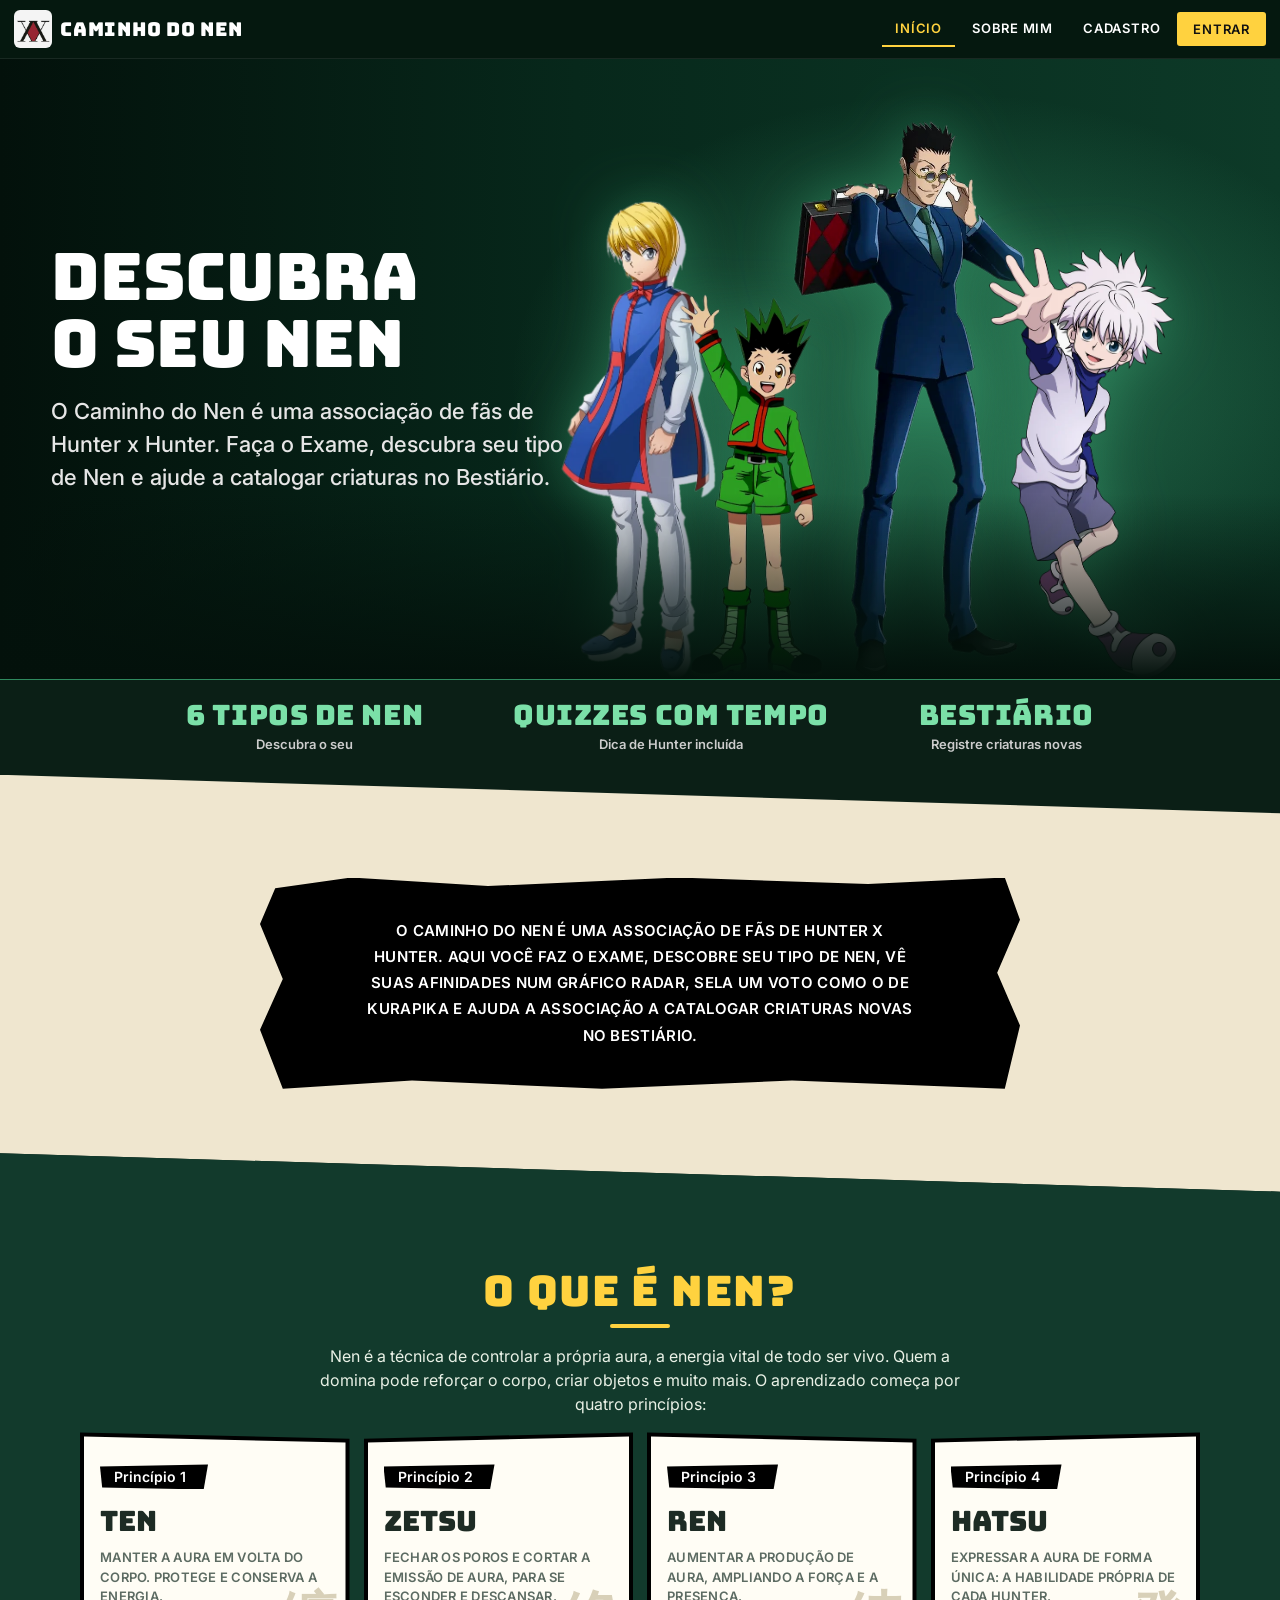
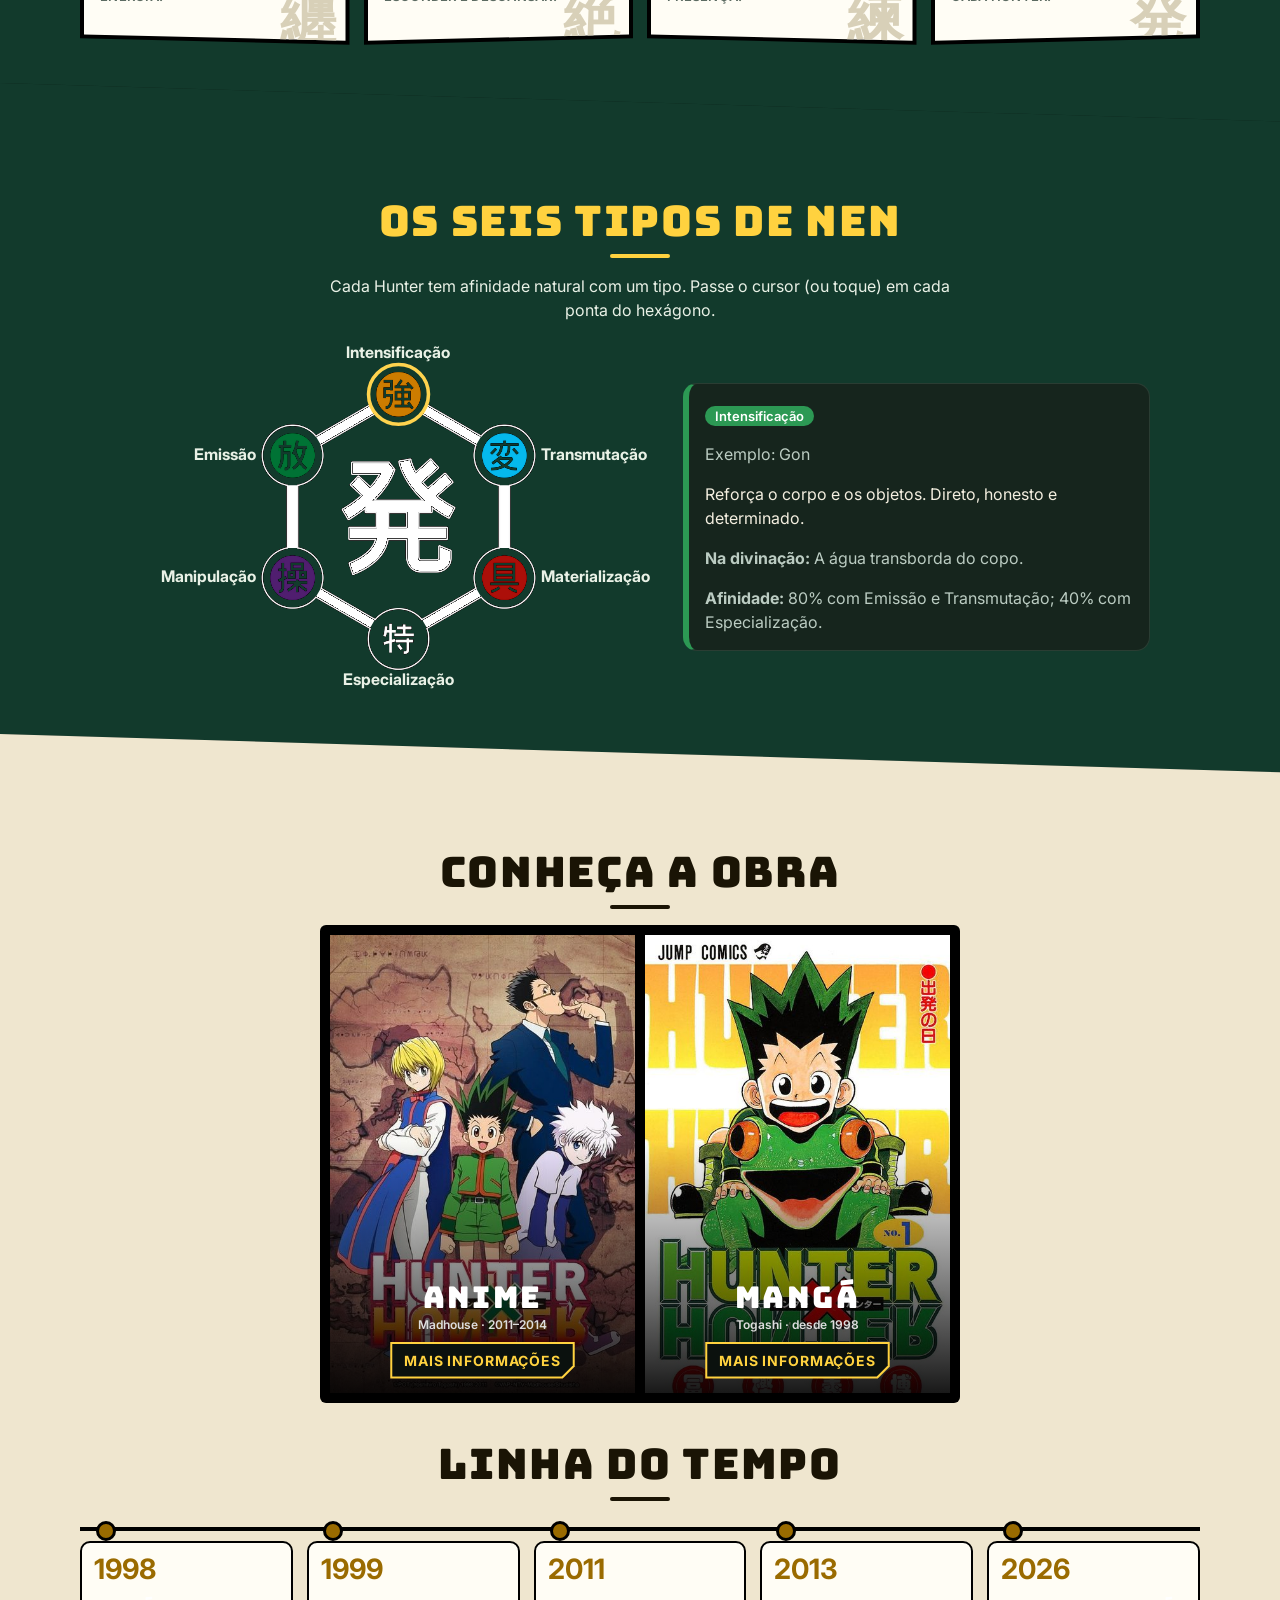
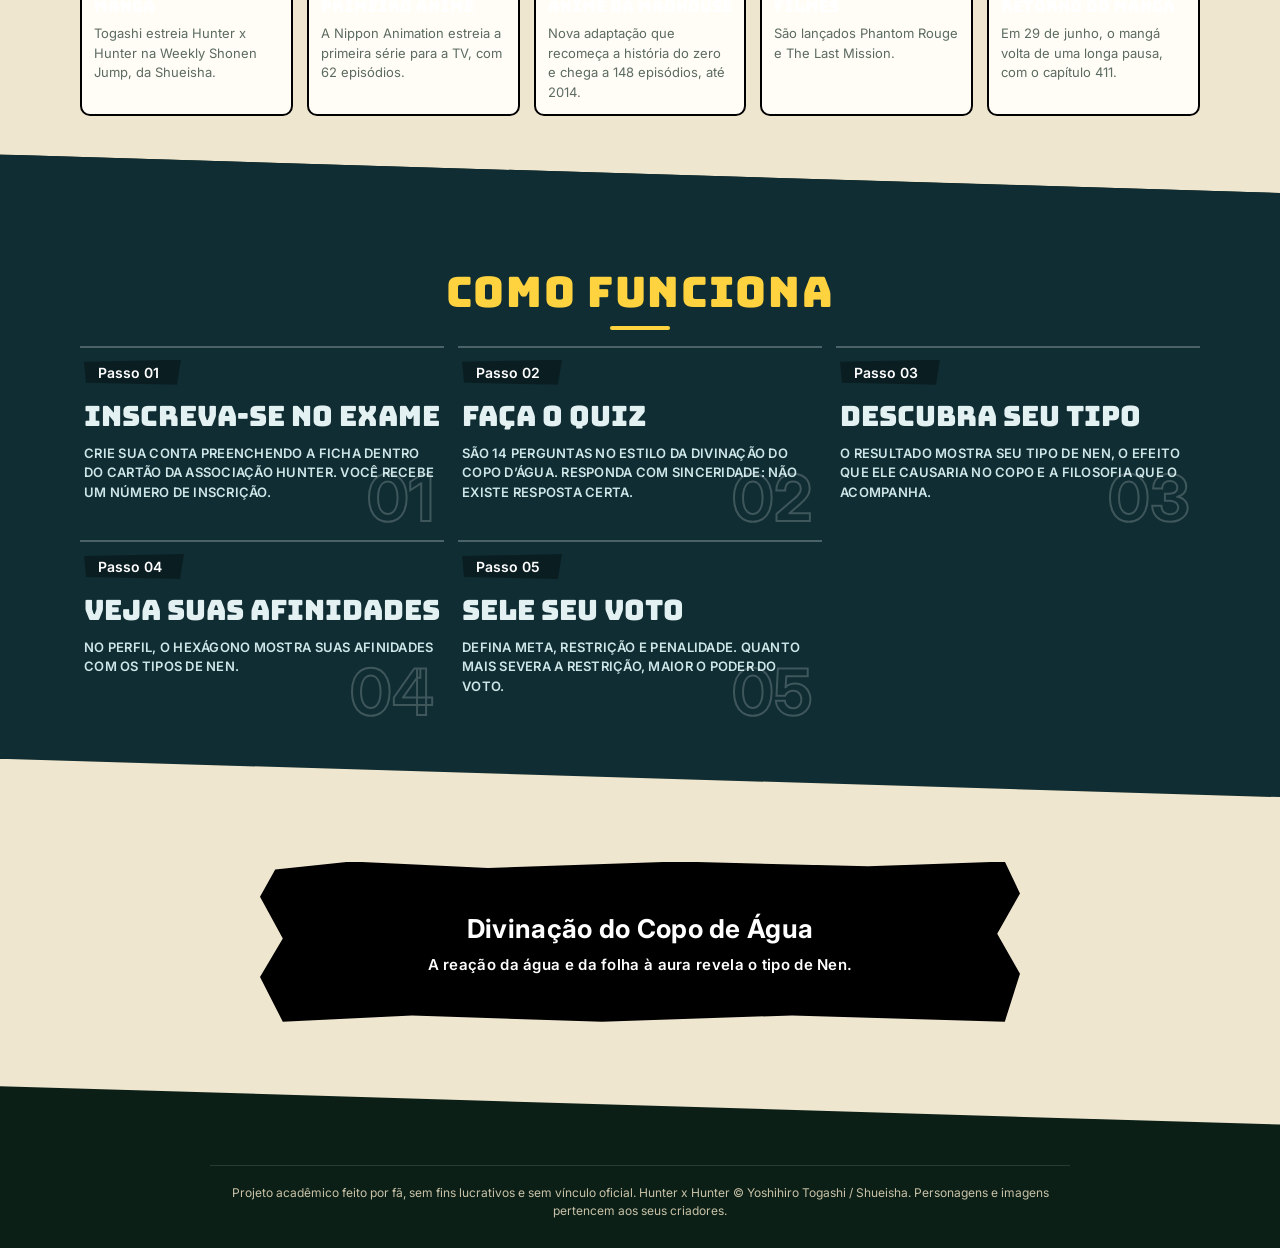
==== commit 24521480: "pequenas mudanças e cadastro e login funcionando" ====
--- a/public/index.html
+++ b/public/index.html
@@ -7,16 +7,25 @@
     <title>Início · Caminho do Nen</title>
     <link rel="preconnect" href="https://fonts.googleapis.com">
     <link rel="preconnect" href="https://fonts.gstatic.com" crossorigin>
-    <link href="https://fonts.googleapis.com/css2?family=Anton&display=swap" rel="stylesheet">
+    <link href="https://fonts.googleapis.com/css2?family=Bungee&amp;family=Inter:wght@400;500;600;700;800;900&amp;display=swap" rel="stylesheet">
     <link rel="stylesheet" href="css/base.css">
     <link rel="stylesheet" href="css/panels.css">
     <link rel="stylesheet" href="css/home.css">
 </head>
 
 <body data-v="inicio">
-    <nav id="nav"></nav>
+    <!-- MENU DE NAVEGAÇÃO -->
+    <nav id="nav" aria-label="Navegação principal">
+        <b><img src="./assets/logo.png" alt="">Caminho do Nen</b>
+        <a href="./index.html" class="ativo" aria-current="page">Início</a>
+        <a href="./sobre.html">Sobre mim</a>
+        <a href="./cadastro.html">Cadastro</a>
+        <a href="./login.html" class="botao-destaque">Entrar</a>
+    </nav>
+    <!-- CONTEÚDO DA PÁGINA -->
     <main>
         <section id="inicio">
+            <!-- APRESENTAÇÃO DO SITE -->
             <div class="capa-principal">
                 <div class="texto-capa-principal">
                     <h1>Descubra<br>o seu Nen</h1>
@@ -80,9 +89,9 @@
                     <h2 class="titulo-secao">Os seis tipos de Nen</h2>
                     <p class="introducao-secao">Cada Hunter tem afinidade natural com um tipo. Passe o cursor (ou toque) em cada
                         ponta do hexágono.</p>
-                    <div class="hexagono-nen"><svg id="hexsvg" viewBox="0 0 480 370" role="img"
+                    <div class="hexagono-nen"><svg id="hexagono_tipos_nen" viewBox="0 0 480 370" role="img"
                             aria-label="Hexágono dos seis tipos de Nen"></svg>
-                        <div id="hexinfo" class="cartao"></div>
+                        <div id="informacoes_tipo_nen" class="cartao"></div>
                     </div>
                 </div>
             </div>
@@ -108,7 +117,7 @@
 
                     <h2 class="titulo-secao">Linha do tempo</h2>
                     <ol class="linha-tempo">
-                        <li><b>1998</b>
+                        <li><b>1998</b> 
                             <h3>Mangá</h3>
                             <p>Togashi estreia Hunter x Hunter na Weekly Shonen Jump, da Shueisha.</p>
                         </li>
@@ -134,7 +143,7 @@
             <div class="faixa faixa-azul" hidden>
                 <div class="conteudo-faixa">
                     <h2 class="titulo-secao">Os protagonistas</h2>
-                    <div class="paineis-protagonistas" id="panels"></div>
+                    <div class="paineis-protagonistas" id="paineis_protagonistas"></div>
                     <p class="nota" style="text-align:center;font-size:12px">As frases em destaque resumem a ideia de
                         cada personagem; não são citações literais.</p>
                 </div>
@@ -177,7 +186,7 @@
                                     voto.</p><b class="numero-etapa">05</b>
                             </div>
                         </li>
-                        <li class="cartao-etapa" id="cast-step" hidden>
+                        <li class="cartao-etapa" id="etapa_personagens" hidden>
                             <div class="conteudo-etapa"><span class="rotulo">Passo 06</span>
                                 <h3>Conheça os personagens</h3>
                                 <p>Passe o cursor sobre a arte para conhecer Gon, Killua, Kurapika, Leorio e Hisoka.</p>
@@ -189,92 +198,95 @@
             </div>
             <div class="faixa faixa-papel">
                 <div class="conteudo-faixa">
-                    <div class="quadro-resumo quadro-divinacao" id="fdia"><h3>Divinação do Copo de Água</h3><p>A reação da água e da folha à aura revela o tipo de Nen.</p></div>
+                    <div class="quadro-resumo quadro-divinacao" id="divinacao_copo_agua"><h3>Divinação do Copo de Água</h3><p>A reação da água e da folha à aura revela o tipo de Nen.</p></div>
                 </div>
             </div>
             <div class="faixa faixa-carvao" hidden
-                <div class="conteudo-faixa">
-                    <h2 class="titulo-secao">Mural de Hunters</h2>
-                    <div class="grade" id="mural"></div>
-                    <p class="texto-secundario nota" style="text-align:center">Neste protótipo, o mural mostra os Hunters inscritos
+            <div class="conteudo-faixa">
+                <h2 class="titulo-secao">Mural de Hunters</h2>
+                <div class="grade" id="mural"></div>
+                <p class="texto-secundario nota" style="text-align:center">Neste protótipo, o mural mostra os Hunters inscritos
                         neste navegador. Com o banco de dados, ele passa a listar todos.</p>
-                </div>
-            </div>
+            </div>
+
         </section>
     </main>
-    <dialog class="janela-informacoes" id="modal" aria-label="Mais informações"><form method="dialog"><button class="fechar-janela" aria-label="Fechar">×</button></form><div id="mbody"></div></dialog><template id="t-anime">
-            <h1>Anime</h1>
-            <div class="duas-colunas"><img src="./assets/anime.jpg" alt="Pôster do anime Hunter x Hunter (2011)">
-                <div>
-                    <p>Gon Freecss cresce numa ilha acreditando que o pai está morto, até descobrir que Ging é um Hunter
+    <!-- INFORMAÇÕES DO ANIME E DO MANGÁ -->
+    <dialog class="janela-informacoes" id="modal" aria-label="Mais informações"><form method="dialog"><button class="fechar-janela" aria-label="Fechar">×</button></form><div id="conteudo_janela_informacoes"></div></dialog><template id="t-anime">
+        <h1>Anime</h1>
+        <div class="duas-colunas"><img src="./assets/anime.jpg" alt="Pôster do anime Hunter x Hunter (2011)">
+            <div>
+                <p>Gon Freecss cresce numa ilha acreditando que o pai está morto, até descobrir que Ging é um Hunter
                         lendário. Para encontrá-lo, Gon decide fazer o Exame Hunter e, no caminho, conhece Killua,
                         Kurapika e Leorio.</p>
-                    <p>Hunter x Hunter ganhou duas adaptações para a TV. O pôster ao lado é da versão de 2011, do
+                <p>Hunter x Hunter ganhou duas adaptações para a TV. O pôster ao lado é da versão de 2011, do
                         estúdio Madhouse, que recomeça a história do zero.</p>
-                </div>
-            </div>
-            <h2>Versão de 2011</h2>
-            <div class="ficha-tecnica">
-                <div><small>Estúdio</small><b>Madhouse</b></div>
-                <div><small>Exibição</small><b>Outubro de 2011 a setembro de 2014, na Nippon Television</b></div>
-                <div><small>Episódios</small><b>148</b></div>
-                <div><small>Direção</small><b>Hiroshi Kōjina</b></div>
-                <div><small>Música</small><b>Yoshihisa Hirano</b></div>
-                <div><small>Adaptação</small><b>Vai até o capítulo 339 do mangá</b></div>
-            </div>
-            <h2>Arcos da versão de 2011</h2>
-            <div class="opcoes-compactas"><span class="etiqueta" style="background:var(--ac2)">Exame Hunter</span><span class="etiqueta"
+            </div>
+        </div>
+        <h2>Versão de 2011</h2>
+        <div class="ficha-tecnica">
+            <div><small>Estúdio</small><b>Madhouse</b></div>
+            <div><small>Exibição</small><b>Outubro de 2011 a setembro de 2014, na Nippon Television</b></div>
+            <div><small>Episódios</small><b>148</b></div>
+            <div><small>Direção</small><b>Hiroshi Kōjina</b></div>
+            <div><small>Música</small><b>Yoshihisa Hirano</b></div>
+            <div><small>Adaptação</small><b>Vai até o capítulo 339 do mangá</b></div>
+        </div>
+        <h2>Arcos da versão de 2011</h2>
+        <div class="opcoes-compactas"><span class="etiqueta" style="background:var(--ac2)">Exame Hunter</span><span class="etiqueta"
                     style="background:var(--ac2)">Família Zoldyck</span><span class="etiqueta"
                     style="background:var(--ac2)">Arena Celestial (Heavens Arena)</span><span class="etiqueta"
                     style="background:var(--ac2)">Yorknew City</span><span class="etiqueta"
                     style="background:var(--ac2)">Greed Island</span><span class="etiqueta"
                     style="background:var(--ac2)">Formigas-Quimera</span><span class="etiqueta"
                     style="background:var(--ac2)">Eleição do Presidente Hunter</span></div>
-            <h2>Versão de 1999</h2>
-            <div class="ficha-tecnica">
-                <div><small>Estúdio</small><b>Nippon Animation</b></div>
-                <div><small>Exibição</small><b>Outubro de 1999 a março de 2001, na Fuji Television</b></div>
-                <div><small>Episódios</small><b>62, terminando no arco de Yorknew City</b></div>
-                <div><small>Direção</small><b>Kazuhiro Furuhashi</b></div>
-                <div><small>OVAs</small><b>3 séries, com 30 episódios no total (2002 a 2004)</b></div>
-            </div>
-            <h2>Filmes</h2>
-            <p>Dois filmes originais do Madhouse, ambos de 2013: <b>Phantom Rouge</b> e <b>The Last Mission</b>.</p>
-            <p class="texto-secundario nota">Onde assistir muda conforme o país e com o tempo; confira nos serviços de streaming.
+        <h2>Versão de 1999</h2>
+        <div class="ficha-tecnica">
+            <div><small>Estúdio</small><b>Nippon Animation</b></div>
+            <div><small>Exibição</small><b>Outubro de 1999 a março de 2001, na Fuji Television</b></div>
+            <div><small>Episódios</small><b>62, terminando no arco de Yorknew City</b></div>
+            <div><small>Direção</small><b>Kazuhiro Furuhashi</b></div>
+            <div><small>OVAs</small><b>3 séries, com 30 episódios no total (2002 a 2004)</b></div>
+        </div>
+        <h2>Filmes</h2>
+        <p>Dois filmes originais do Madhouse, ambos de 2013: <b>Phantom Rouge</b> e <b>The Last Mission</b>.</p>
+        <p class="texto-secundario nota">Onde assistir muda conforme o país e com o tempo; confira nos serviços de streaming.
                 Pôster: © POT (Yoshihiro Togashi) 1998-2011 · © VAP · NTV · Madhouse / Shueisha.</p>
-        </template>
-        <template id="t-manga">
-            <h1>Mangá</h1>
-            <div class="duas-colunas"><img src="./assets/manga.jpg" alt="Capa do volume 1 do mangá Hunter x Hunter">
-                <div>
-                    <p>Gon Freecss cresce numa ilha acreditando que o pai está morto, até descobrir que Ging é um Hunter
+    </template>
+    <template id="t-manga">
+        <h1>Mangá</h1>
+        <div class="duas-colunas"><img src="./assets/manga.jpg" alt="Capa do volume 1 do mangá Hunter x Hunter">
+            <div>
+                <p>Gon Freecss cresce numa ilha acreditando que o pai está morto, até descobrir que Ging é um Hunter
                         lendário. Para encontrá-lo, Gon decide fazer o Exame Hunter e, no caminho, conhece Killua,
                         Kurapika e Leorio.</p>
-                    <p>A capa ao lado é a do volume 1, publicado pela Jump Comics.</p>
-                </div>
-            </div>
-            <h2>Ficha da obra</h2>
-            <div class="ficha-tecnica">
-                <div><small>Autor</small><b>Yoshihiro Togashi</b></div>
-                <div><small>Publicação</small><b>Weekly Shonen Jump (Shueisha), desde 1998</b></div>
-                <div><small>Volumes</small><b>39 até agora; o volume 39 saiu em 3 de julho de 2026</b></div>
-                <div><small>Exemplares</small><b>Mais de 100 milhões em circulação</b></div>
-                <div><small>No Brasil</small><b>Publicado pela JBC desde 2008</b></div>
-                <div><small>Arco atual</small><b>Sucessão, a disputa pelo trono do Império Kakin</b></div>
-            </div>
-            <h2>Pausas e retorno</h2>
-            <p>Togashi costuma publicar em blocos de dez capítulos e fazer longas pausas entre eles. O mangá voltou em
+                <p>A capa ao lado é a do volume 1, publicado pela Jump Comics.</p>
+            </div>
+        </div>
+        <h2>Ficha da obra</h2>
+        <div class="ficha-tecnica">
+            <div><small>Autor</small><b>Yoshihiro Togashi</b></div>
+            <div><small>Publicação</small><b>Weekly Shonen Jump (Shueisha), desde 1998</b></div>
+            <div><small>Volumes</small><b>39 até agora; o volume 39 saiu em 3 de julho de 2026</b></div>
+            <div><small>Exemplares</small><b>Mais de 100 milhões em circulação</b></div>
+            <div><small>No Brasil</small><b>Publicado pela JBC desde 2008</b></div>
+            <div><small>Arco atual</small><b>Sucessão, a disputa pelo trono do Império Kakin</b></div>
+        </div>
+        <h2>Pausas e retorno</h2>
+        <p>Togashi costuma publicar em blocos de dez capítulos e fazer longas pausas entre eles. O mangá voltou em
                 29 de junho de 2026, com o capítulo 411, publicou até o 420 e entrou em nova pausa, sem data oficial de
                 retorno.</p>
-            <h2>Onde ler</h2>
-            <p>Os capítulos podem ser lidos de forma digital em plataformas oficiais como o Manga Plus e o aplicativo da
+        <h2>Onde ler</h2>
+        <p>Os capítulos podem ser lidos de forma digital em plataformas oficiais como o Manga Plus e o aplicativo da
                 Viz Media.</p>
-            <p class="texto-secundario nota">Informações conferidas em 13 de novembro de 2026; datas de retorno podem mudar. Capa do
+        <p class="texto-secundario nota">Informações conferidas em 13 de novembro de 2026; datas de retorno podem mudar. Capa do
                 volume 1: © Yoshihiro Togashi / Shueisha.</p>
-        </template>
-        <footer class="rodape">Projeto acadêmico feito por fã, sem fins lucrativos e sem vínculo oficial. Hunter x Hunter
+    </template>
+    <!-- RODAPÉ -->
+    <footer class="rodape">Projeto acadêmico feito por fã, sem fins lucrativos e sem vínculo oficial. Hunter x Hunter
             © Yoshihiro Togashi / Shueisha. Personagens e imagens pertencem aos seus criadores.</footer>
-        <script src="js/app.js"></script>
+    <!-- JAVASCRIPT DO CAMINHO DO NEN -->
+    <script src="./js/app.js"></script>
 </body>
 
-</html>+</html>
--- a/public/css/base.css
+++ b/public/css/base.css
@@ -1,6 +1,8 @@
 /* TEMA E CONFIGURAÇÃO GLOBAL */
 
 :root {
+  --fonte-site: Inter, system-ui, sans-serif;
+  --fonte-destaque: Bungee, Impact, sans-serif;
   --bg: #f4efe0;
   --fg: #1d2b24;
   --card: #fffdf5;
@@ -47,7 +49,7 @@
   margin: 0;
   background: var(--bg);
   color: var(--fg);
-  font: 16px/1.5 Georgia,"Times New Roman",serif;
+  font: 16px/1.5 var(--fonte-site);
 }
 
 /* NAVEGAÇÃO */
@@ -76,7 +78,7 @@
   text-decoration: none;
   padding: 4px 9px;
   border-radius: 99px;
-  font: 14px system-ui,sans-serif;
+  font: 14px var(--fonte-site);
 }
 
 nav a:hover,nav a.ativo {
@@ -93,7 +95,8 @@
 }
 
 h1,h2,h3 {
-  line-height: 1.2;
+  font-family: var(--fonte-destaque);
+  font-weight: 400;  line-height: 1.2;
   margin: .2em 0 .5em;
 }
 
@@ -132,7 +135,7 @@
 label {
   display: block;
   margin: 10px 0 3px;
-  font: 600 14px system-ui,sans-serif;
+  font: 600 14px var(--fonte-site);
 }
 
 input,textarea,select {
@@ -142,13 +145,13 @@
   border-radius: 8px;
   background: var(--bg);
   color: var(--fg);
-  font: 16px system-ui,sans-serif;
+  font: 16px var(--fonte-site);
 }
 
 .erro {
   display: block;
   color: #c0392b;
-  font: 13px system-ui,sans-serif;
+  font: 13px var(--fonte-site);
   min-height: 16px;
 }
 
@@ -158,7 +161,7 @@
   border: 0;
   border-radius: 99px;
   padding: 10px 20px;
-  font: 600 15px system-ui,sans-serif;
+  font: 600 15px var(--fonte-site);
   cursor: pointer;
   text-decoration: none;
   display: inline-block;
@@ -196,7 +199,7 @@
   padding: 2px 10px;
   border-radius: 99px;
   color: #fff;
-  font: 600 13px system-ui,sans-serif;
+  font: 600 13px var(--fonte-site);
 }
 
 .copo {
@@ -240,7 +243,7 @@
   gap: 10px;
   align-items: center;
   margin: 6px 0;
-  font: 14px system-ui,sans-serif;
+  font: 14px var(--fonte-site);
 }
 
 .linha span:first-child {
@@ -310,7 +313,7 @@
   background: var(--ac);
   color: #1a1405;
   text-align: center;
-  font: 600 13px system-ui,sans-serif;
+  font: 600 13px var(--fonte-site);
   padding: 6px 10px;
 }
 
@@ -351,7 +354,7 @@
   padding: 18px 14px 28px;
   text-align: center;
   color: var(--mut);
-  font: 12px/1.5 system-ui,sans-serif;
+  font: 12px/1.5 var(--fonte-site);
   border-top: 1px solid var(--line);
 }
 
@@ -436,7 +439,7 @@
   color: #fff;
   padding: 10px 18px;
   border-radius: 99px;
-  font: 600 14px system-ui,sans-serif;
+  font: 600 14px var(--fonte-site);
   z-index: 60;
   opacity: 0;
   transition: opacity .3s,transform .3s;
@@ -486,7 +489,7 @@
   display: flex;
   align-items: center;
   justify-content: center;
-  font: 700 18px Georgia,serif;
+  font: 700 18px var(--fonte-site);
 }
 
 .botao-perfil img {
@@ -525,7 +528,7 @@
   border-radius: 8px;
   color: var(--fg);
   text-decoration: none;
-  font: 600 14px system-ui,sans-serif;
+  font: 600 14px var(--fonte-site);
 }
 
 .menu-perfil a:hover {
@@ -541,12 +544,12 @@
 
 .cabecalho-menu-perfil b {
   display: block;
-  font: 700 15px Georgia,serif;
+  font: 700 15px var(--fonte-site);
 }
 
 .cabecalho-menu-perfil small {
   color: var(--mut);
-  font: 12px system-ui,sans-serif;
+  font: 12px var(--fonte-site);
 }
 
 button:disabled {
@@ -566,7 +569,7 @@
 
 nav b {
   color: #fff;
-  font: 400 22px Anton,Impact,sans-serif;
+  font: 400 clamp(13px, 1.8vw, 19px) var(--fonte-destaque);
   letter-spacing: .04em;
   text-transform: uppercase;
 }
@@ -576,7 +579,7 @@
   border-radius: 0;
   text-transform: uppercase;
   letter-spacing: .06em;
-  font: 600 13px system-ui,sans-serif;
+  font: 600 13px var(--fonte-site);
   border-bottom: 2px solid transparent;
 }
 
@@ -695,7 +698,7 @@
   border-radius: 8px;
   color: var(--fg);
   text-decoration: none;
-  font: 600 15px system-ui,sans-serif;
+  font: 600 15px var(--fonte-site);
   text-transform: none;
   letter-spacing: 0;
   border-bottom: 0;
@@ -747,7 +750,7 @@
   white-space: normal;
 }
 
-#vbox,#pbox,#blist,#mural {
+#area_voto_restricao,#dados_perfil_hunter,#lista_criaturas,#mural {
   overflow-wrap: anywhere;
 }
 
@@ -815,10 +818,40 @@
 
 .hexagrama-afinidade text {
   fill: #f4efe0;
-  font: 700 48px system-ui, sans-serif;
+  font: 700 48px var(--fonte-site);
 }
 
 .hexagrama-afinidade .porcentagem-afinidade {
   fill: #ffd34e;
   font-size: 39px;
 }
+
+/* CAMPOS DOS FORMULÁRIOS */
+
+.campo {
+  display: flex;
+  flex-direction: column;
+  padding: 5px 0;
+}
+
+.campo > label {
+  margin: 0 0 4px;
+  font-weight: 800;
+}
+
+.campo input:not([type="checkbox"]):not([type="radio"]),
+.campo select,
+.campo textarea,
+.filtros-bestiario select {
+  background: #fff;
+  color: #1a2427;
+  border: 2px solid #32b9cd;
+  border-radius: 10px;
+  margin: 0;
+  text-align: center;
+}
+
+.campo input::placeholder,
+.campo textarea::placeholder {
+  color: #596469;
+}
--- a/public/css/panels.css
+++ b/public/css/panels.css
@@ -44,12 +44,12 @@
   background: #000;
   color: #fff;
   padding: 4px 22px 4px 14px;
-  font: 600 14px system-ui,sans-serif;
+  font: 600 14px var(--fonte-site);
   clip-path: polygon(0 8%,100% 0,96% 100%,2% 92%);
 }
 
 .cartao-etapa h3 {
-  font-family: Georgia,serif;
+  font-family: var(--fonte-destaque);
   font-size: clamp(22px,3.4vw,28px);
   line-height: 1.15;
   margin: .55em 0 .4em;
@@ -57,7 +57,7 @@
 
 .cartao-etapa p {
   margin: 0;
-  font: 600 13px/1.5 system-ui,sans-serif;
+  font: 600 13px/1.5 var(--fonte-site);
   text-transform: uppercase;
   letter-spacing: .02em;
   color: var(--mut);
@@ -67,7 +67,7 @@
   position: absolute;
   right: 10px;
   bottom: -4px;
-  font: 700 64px/1 Georgia,serif;
+  font: 700 64px/1 var(--fonte-site);
   color: transparent;
   -webkit-text-stroke: 2px var(--line);
   pointer-events: none;
--- a/public/css/home.css
+++ b/public/css/home.css
@@ -69,7 +69,7 @@
 
 .capa-simples .introducao {
   color: #fff;
-  font: 600 18px system-ui,sans-serif;
+  font: 600 18px var(--fonte-site);
   margin: 0 0 6px;
 }
 
@@ -131,7 +131,7 @@
 }
 
 .passos b {
-  font: 700 30px/1 Georgia,serif;
+  font: 700 30px/1 var(--fonte-site);
   color: var(--ac);
 }
 
@@ -207,12 +207,12 @@
   background: #000;
   color: #fff;
   padding: 4px 22px 4px 14px;
-  font: 600 14px system-ui,sans-serif;
+  font: 600 14px var(--fonte-site);
   clip-path: polygon(0 8%,100% 0,96% 100%,2% 92%);
 }
 
 .painel-protagonista h3 {
-  font-family: Georgia,serif;
+  font-family: var(--fonte-destaque);
   font-size: clamp(28px,6vw,40px);
   margin: .25em 0 .15em;
 }
@@ -284,7 +284,7 @@
 
 .cartaz .legenda-cartaz h3 {
   margin: 0 0 2px;
-  font-family: Georgia,serif;
+  font-family: var(--fonte-destaque);
   font-size: clamp(20px,5vw,30px);
   letter-spacing: .08em;
   text-transform: uppercase;
@@ -293,7 +293,7 @@
 
 .cartaz .legenda-cartaz p {
   margin: 0 0 10px;
-  font: 600 12px system-ui,sans-serif;
+  font: 600 12px var(--fonte-site);
   color: #ddd;
 }
 
@@ -301,7 +301,7 @@
   position: relative;
   display: inline-block;
   padding: 10px 14px;
-  font: 700 clamp(11px,2.8vw,14px) system-ui,sans-serif;
+  font: 700 clamp(11px,2.8vw,14px) var(--fonte-site);
   letter-spacing: .06em;
   text-transform: uppercase;
   color: #ffd23f;
@@ -331,7 +331,7 @@
   display: inline-block;
   margin: 4px 0 8px;
   color: var(--fg);
-  font: 600 14px system-ui,sans-serif;
+  font: 600 14px var(--fonte-site);
 }
 
 .ficha-tecnica {
@@ -351,13 +351,13 @@
 .ficha-tecnica small {
   display: block;
   color: var(--mut);
-  font: 600 11px system-ui,sans-serif;
+  font: 600 11px var(--fonte-site);
   text-transform: uppercase;
   letter-spacing: .06em;
 }
 
 .ficha-tecnica b {
-  font: 700 16px/1.3 Georgia,serif;
+  font: 700 16px/1.3 var(--fonte-site);
 }
 
 .capa-lateral {
@@ -398,14 +398,14 @@
   background: #000;
   color: #fff;
   padding: 5px 24px 5px 14px;
-  font: 700 13px system-ui,sans-serif;
+  font: 700 13px var(--fonte-site);
   letter-spacing: .1em;
   text-transform: uppercase;
   clip-path: polygon(0 8%,100% 0,96% 100%,2% 92%);
 }
 
 .capa-lateral h1 {
-  font: 900 clamp(46px,9.5vw,96px)/.95 Georgia,serif;
+  font: 400 clamp(32px, 6vw, 76px)/1.02 var(--fonte-destaque);
   text-transform: uppercase;
   margin: .2em 0 .1em;
   color: #fff;
@@ -413,7 +413,7 @@
 }
 
 .capa-lateral .introducao {
-  font: 700 clamp(16px,2.6vw,22px) system-ui,sans-serif;
+  font: 700 clamp(16px,2.6vw,22px) var(--fonte-site);
   margin: 0 0 6px;
   color: #ffd23f;
 }
@@ -437,7 +437,7 @@
   z-index: 2;
   text-align: center;
   margin: -34px 0 0;
-  font: 700 clamp(26px,6vw,54px)/1.05 Georgia,serif;
+  font: 400 clamp(26px,6vw,54px)/1.05 var(--fonte-destaque);
   color: var(--fg);
   text-shadow: -2px -2px 0 var(--bg),2px -2px 0 var(--bg),-2px 2px 0 var(--bg),2px 2px 0 var(--bg),0 0 14px var(--bg);
 }
@@ -454,7 +454,7 @@
   padding: 40px 9%;
   max-width: 760px;
   margin: 26px auto;
-  font: 600 15px/1.75 system-ui,sans-serif;
+  font: 600 15px/1.75 var(--fonte-site);
   text-transform: uppercase;
   letter-spacing: .02em;
   clip-path: polygon(2% 5%,12% 0,30% 4%,55% 0,80% 3%,98% 0,100% 20%,97% 45%,100% 70%,98% 100%,70% 96%,45% 100%,20% 96%,3% 100%,0 72%,3% 48%,0 22%);
@@ -499,7 +499,7 @@
   border-radius: 50%;
   background: #000;
   color: #fff;
-  font: 700 22px/1 system-ui,sans-serif;
+  font: 700 22px/1 var(--fonte-site);
 }
 
 .janela-informacoes h1 {
@@ -592,11 +592,11 @@
 }
 
 .vertice-nen text {
-  font: 700 54px system-ui,sans-serif;
+  font: 700 54px var(--fonte-site);
   fill: var(--bt,var(--fg));
 }
 
-#hexinfo {
+#informacoes_tipo_nen {
   border-left: 6px solid var(--ac);
   margin: 0;
 }
@@ -645,13 +645,14 @@
 
 .linha-tempo b {
   display: block;
-  font: 700 28px/1 Georgia,serif;
+  font: 700 28px/1 var(--fonte-site);
   color: var(--ac);
 }
 
 .linha-tempo h3 {
-  margin: .2em 0;
+  margin-top: 14px;
   font-size: 16px;
+  color: white;
 }
 
 .linha-tempo p {
@@ -690,20 +691,20 @@
   display: block;
   letter-spacing: .16em;
   color: #ffd23f;
-  font: 700 12px system-ui,sans-serif;
+  font: 700 12px var(--fonte-site);
   text-transform: uppercase;
 }
 
 .quadro-divinacao h3 {
   color: #fff;
-  font: 700 26px/1.2 Georgia,serif;
+  font: 700 26px/1.2 var(--fonte-site);
   text-transform: none;
   margin: .3em 0;
 }
 
 .quadro-divinacao p {
   margin: 0;
-  font: 600 15px/1.7 system-ui,sans-serif;
+  font: 600 15px/1.7 var(--fonte-site);
   text-transform: none;
 }
 
@@ -728,7 +729,7 @@
   display: flex;
   align-items: center;
   justify-content: center;
-  font: 700 22px Georgia,serif;
+  font: 700 22px var(--fonte-site);
   color: #000;
 }
 
@@ -771,7 +772,7 @@
 }
 
 .texto-capa-principal h1 {
-  font: 400 clamp(56px,10vw,132px)/.92 Anton,Impact,"Arial Narrow",sans-serif;
+  font: 400 clamp(32px, 5.1vw, 82px)/1.02 var(--fonte-destaque);
   text-transform: uppercase;
   color: #fff;
   margin: 0 0 18px;
@@ -780,7 +781,7 @@
 
 .texto-capa-principal p {
   max-width: min(520px,90%);
-  font: 500 clamp(16px,1.9vw,22px)/1.5 system-ui,sans-serif;
+  font: 500 clamp(16px,1.9vw,22px)/1.5 var(--fonte-site);
   color: #e6e6e6;
   margin: 0;
 }
@@ -860,7 +861,7 @@
 
 .resumo-capa b {
   display: block;
-  font: 400 clamp(20px,2.4vw,28px)/1.1 Anton,Impact,sans-serif;
+  font: 400 clamp(20px,2.4vw,28px)/1.1 var(--fonte-destaque);
   color: #7be0a8;
   text-transform: uppercase;
   letter-spacing: .02em;
@@ -868,7 +869,7 @@
 
 .resumo-capa span {
   color: #ccc;
-  font: 600 13px system-ui,sans-serif;
+  font: 600 13px var(--fonte-site);
 }
 
 /* FAIXAS E CORES DAS SEÇÕES */
@@ -1083,12 +1084,12 @@
 
 /* DETALHES DO HEXÁGONO */
 
-#hexsvg {
+#hexagono_tipos_nen {
   display: block;
   width: 100%;
 }
 
-#hexinfo {
+#informacoes_tipo_nen {
   background: #16251d;
   color: #f4efe0;
   border-color: #2a3d33;
@@ -1096,15 +1097,15 @@
   min-height: 265px;
 }
 
-#hexinfo .etiqueta {
+#informacoes_tipo_nen .etiqueta {
   background: var(--nen-color,#2c9954);
 }
 
-#hexinfo .texto-secundario {
+#informacoes_tipo_nen .texto-secundario {
   color: #bbccc2;
 }
 
-#hexinfo p:last-child {
+#informacoes_tipo_nen p:last-child {
   margin-bottom: 0;
 }
 
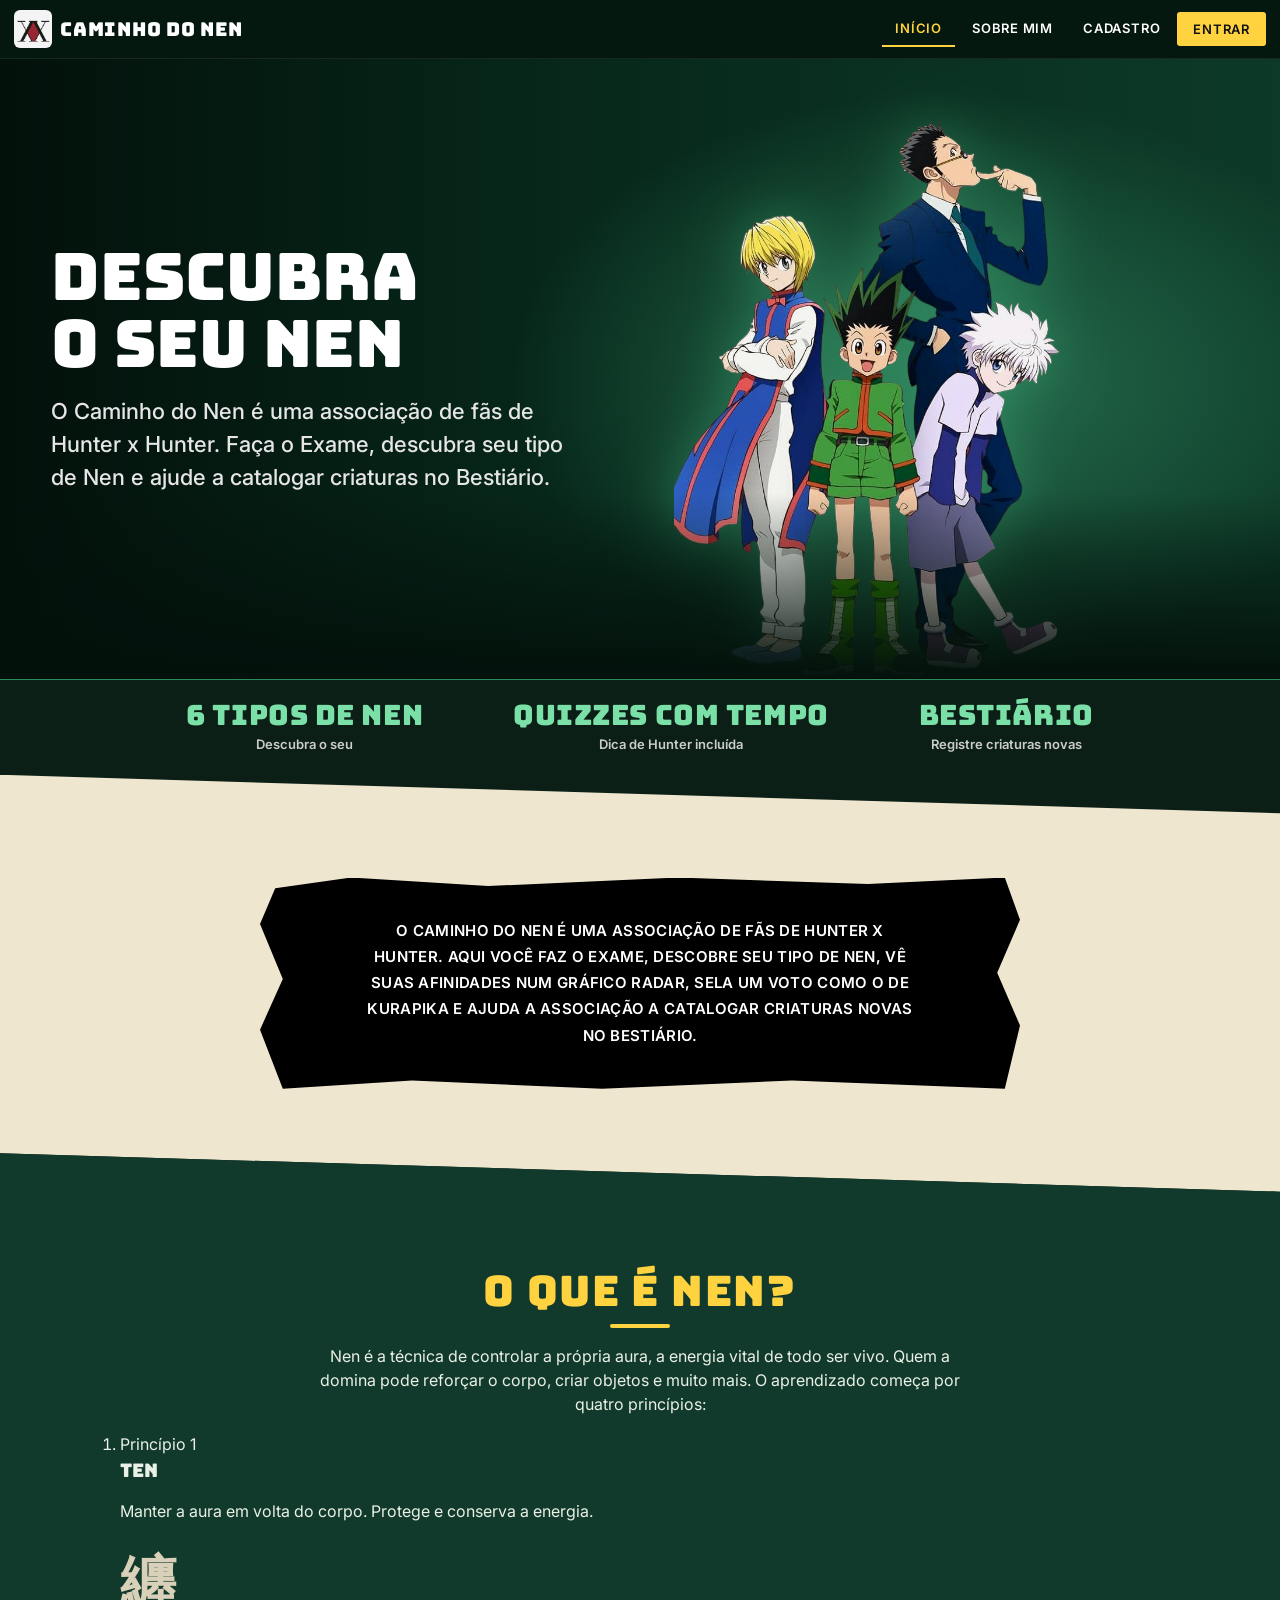
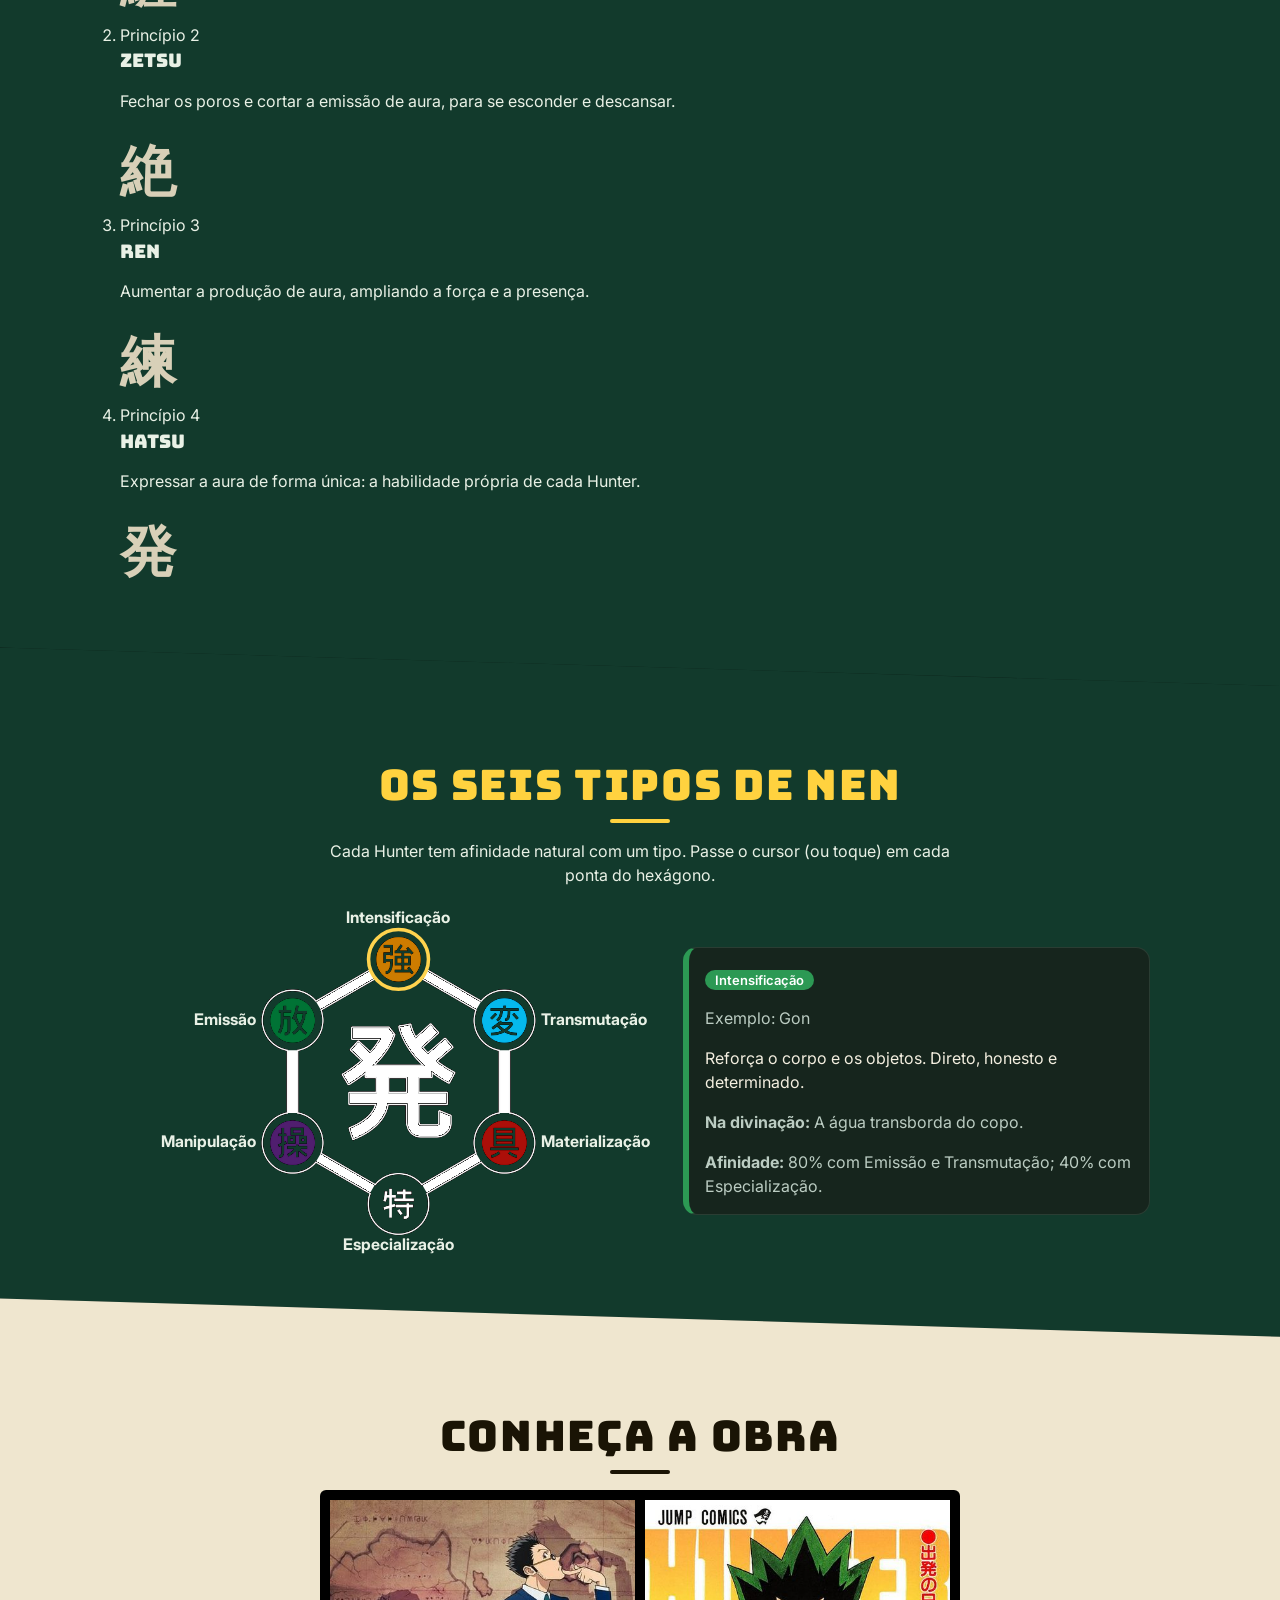
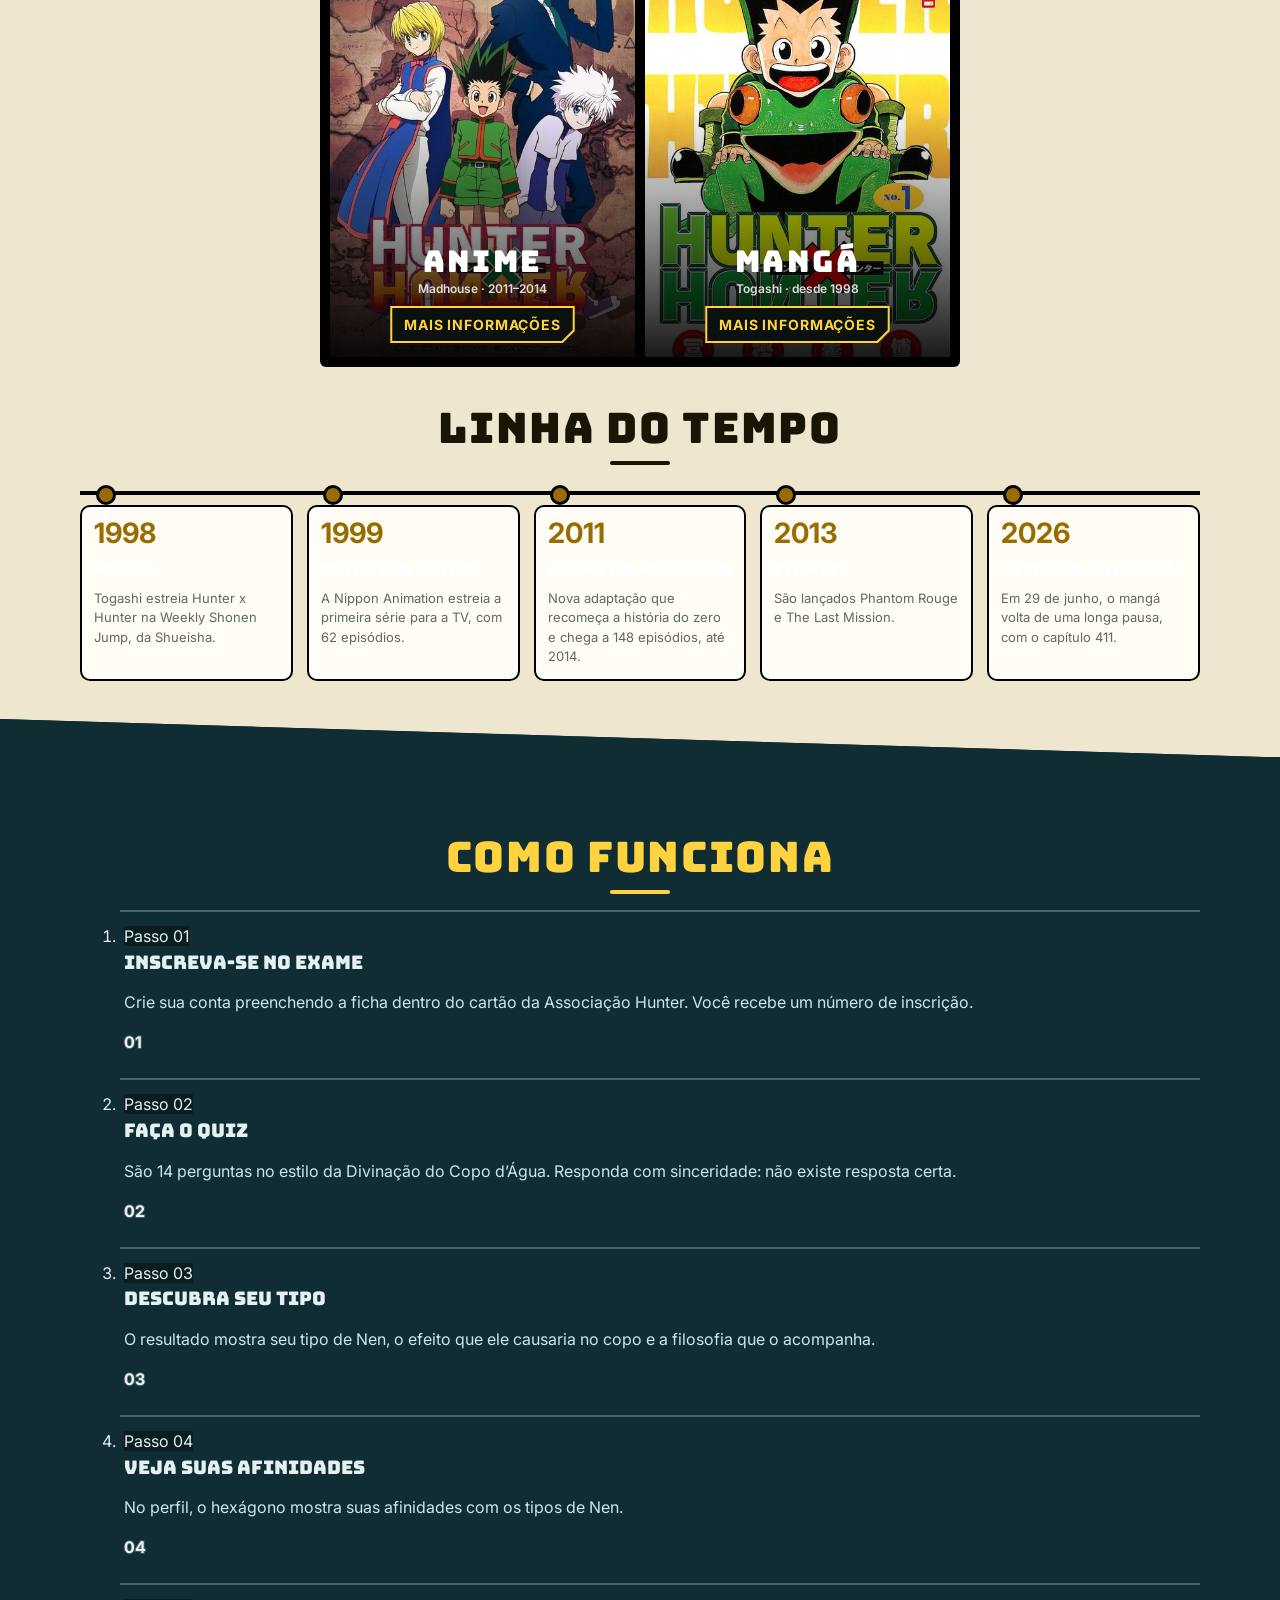
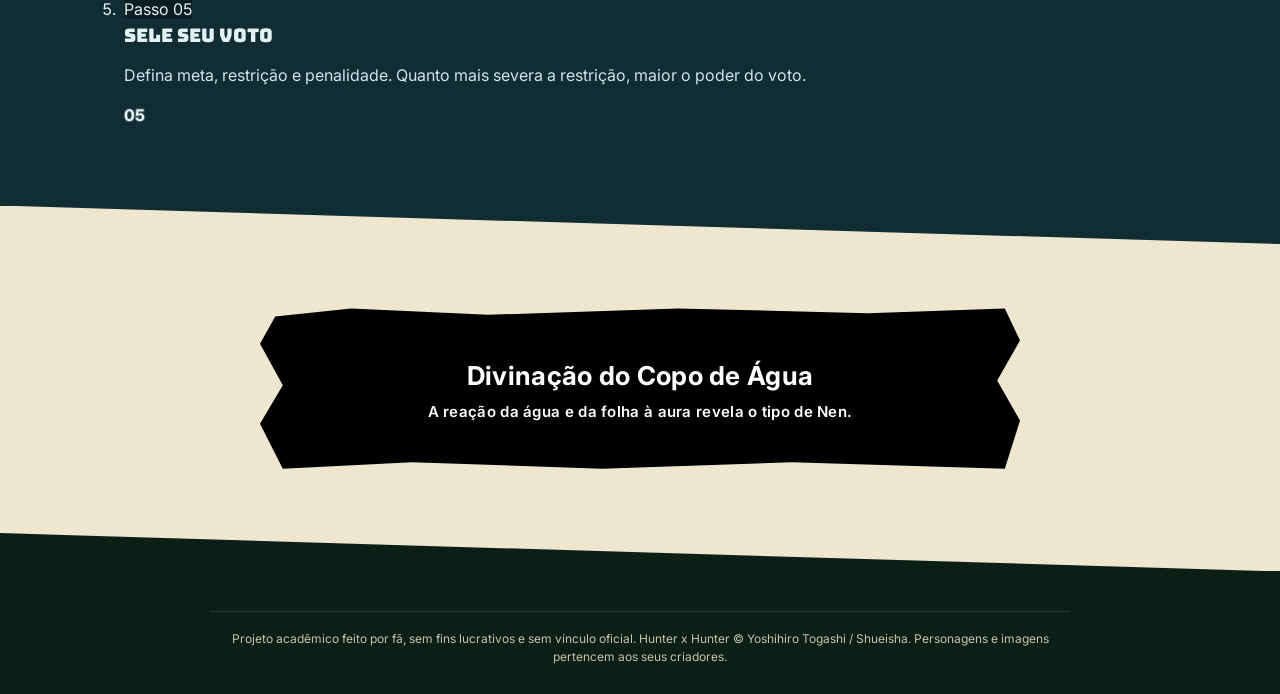
==== commit 9d76b146: "Aparência da dashboard pronta" ====
--- a/public/index.html
+++ b/public/index.html
@@ -9,7 +9,7 @@
     <link rel="preconnect" href="https://fonts.gstatic.com" crossorigin>
     <link href="https://fonts.googleapis.com/css2?family=Bungee&amp;family=Inter:wght@400;500;600;700;800;900&amp;display=swap" rel="stylesheet">
     <link rel="stylesheet" href="css/base.css">
-    <link rel="stylesheet" href="css/panels.css">
+    <link rel="stylesheet" haref="css/panels.css">
     <link rel="stylesheet" href="css/home.css">
 </head>
 
@@ -32,8 +32,7 @@
                     <p>O Caminho do Nen é uma associação de fãs de Hunter x Hunter. Faça o Exame, descubra seu tipo de
                         Nen e ajude a catalogar criaturas no Bestiário.</p>
                 </div>
-                <div class="personagens-capa" aria-hidden="true"><img src="./assets/kurapika.webp" alt=""><img src="./assets/gon.webp" alt=""><img
-                        src="./assets/leorio.webp" alt=""><img src="./assets/killua.webp" alt=""></div>
+                <div class="personagens-capa" aria-hidden="true"><img src="./assets/protagonistas-capa.png" alt=""></div>
             </div>
             <ul class="resumo-capa">
                 <li><b>6 tipos de Nen</b><span>Descubra o seu</span></li>
--- a/public/css/home.css
+++ b/public/css/home.css
@@ -800,31 +800,11 @@
 }
 
 .personagens-capa img {
-  width: auto;
+  width: 100%;
+  height: 100%;
+  object-fit: contain;
+  object-position: center bottom;
   filter: drop-shadow(0 0 28px rgba(76,195,138,.4)) brightness(.96) contrast(1.04);
-}
-
-.personagens-capa img:nth-child(1) {
-  height: 82%;
-  z-index: 2;
-}
-
-.personagens-capa img:nth-child(2) {
-  height: 66%;
-  margin-left: -5%;
-  z-index: 3;
-}
-
-.personagens-capa img:nth-child(3) {
-  height: 96%;
-  margin-left: -4%;
-  z-index: 1;
-}
-
-.personagens-capa img:nth-child(4) {
-  height: 74%;
-  margin-left: -5%;
-  z-index: 2;
 }
 
 @media (max-width:760px) {
@@ -1072,11 +1052,6 @@
   .personagens-capa {
     height: 230px;
   }
-  .personagens-capa img {
-    max-width: 30%;
-    object-fit: contain;
-    object-position: bottom;
-  }
   .grade-cartazes {
     grid-template-columns: 1fr;
   }
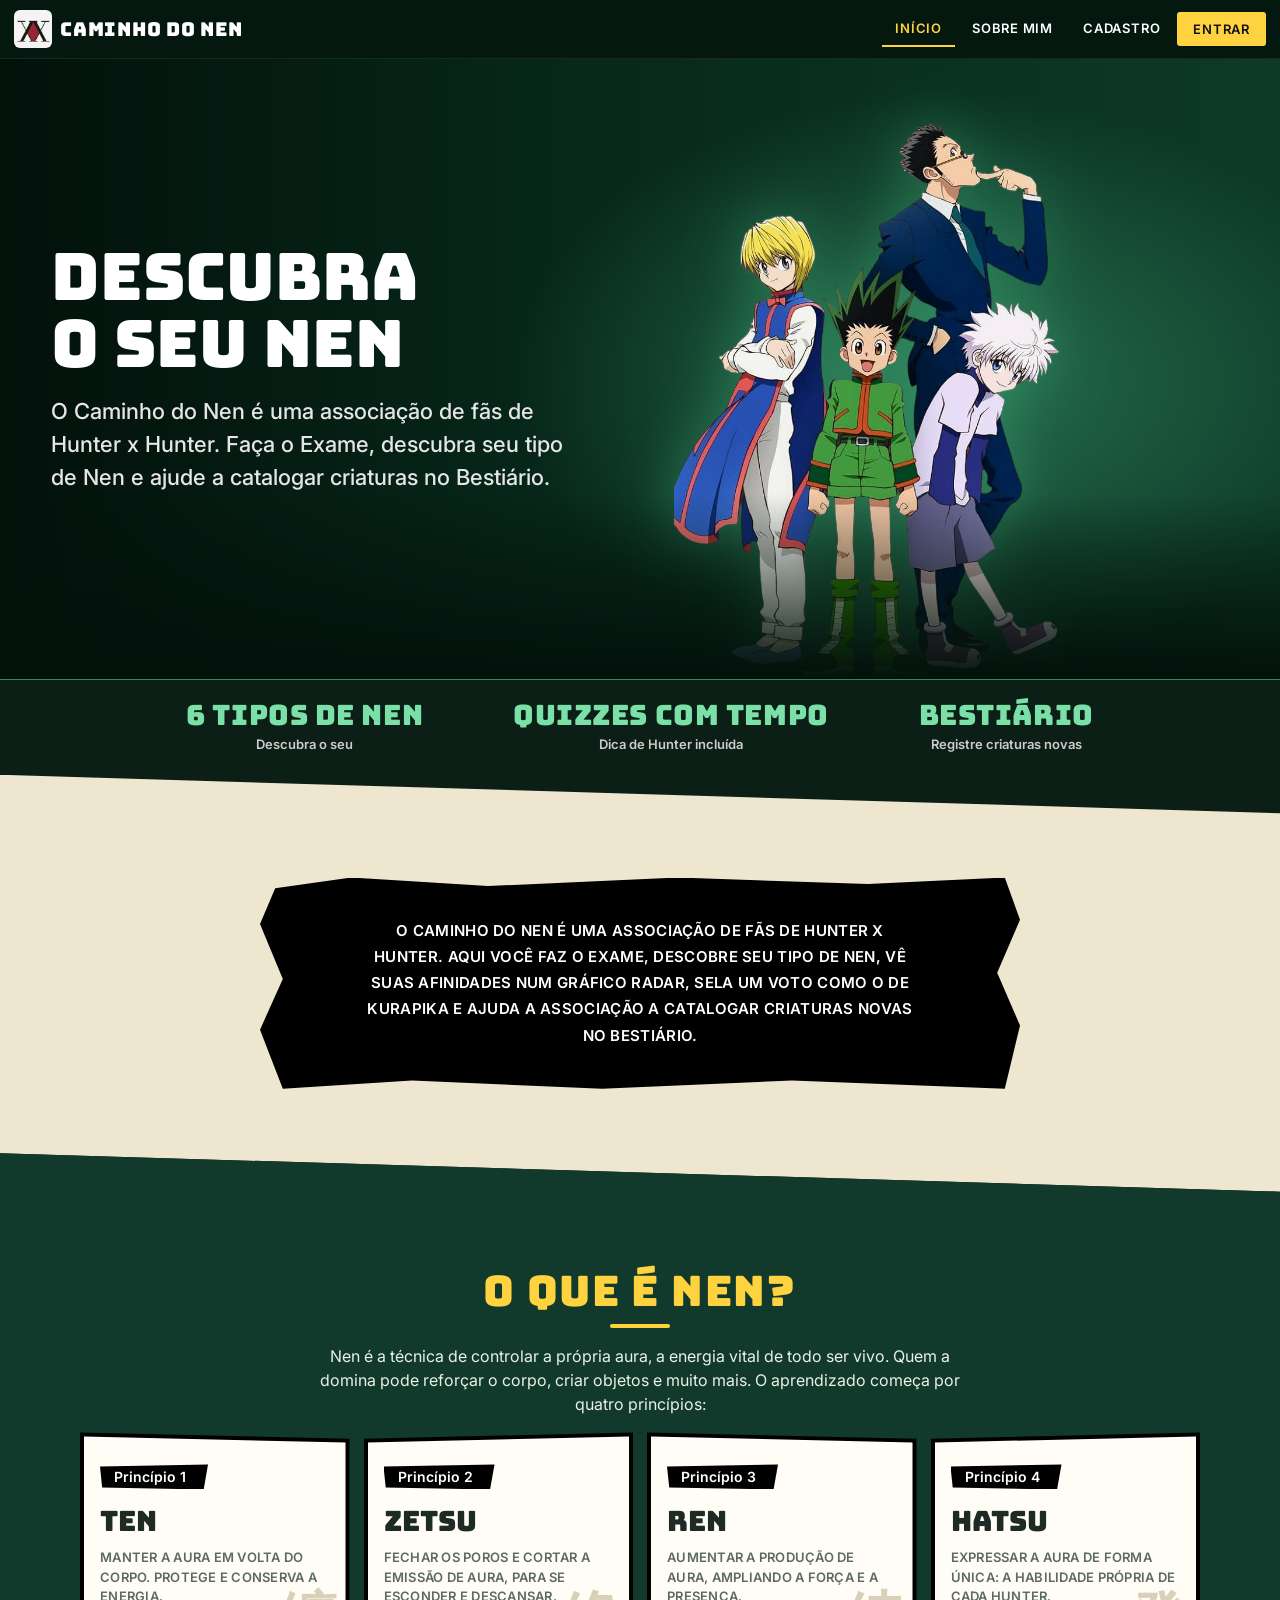
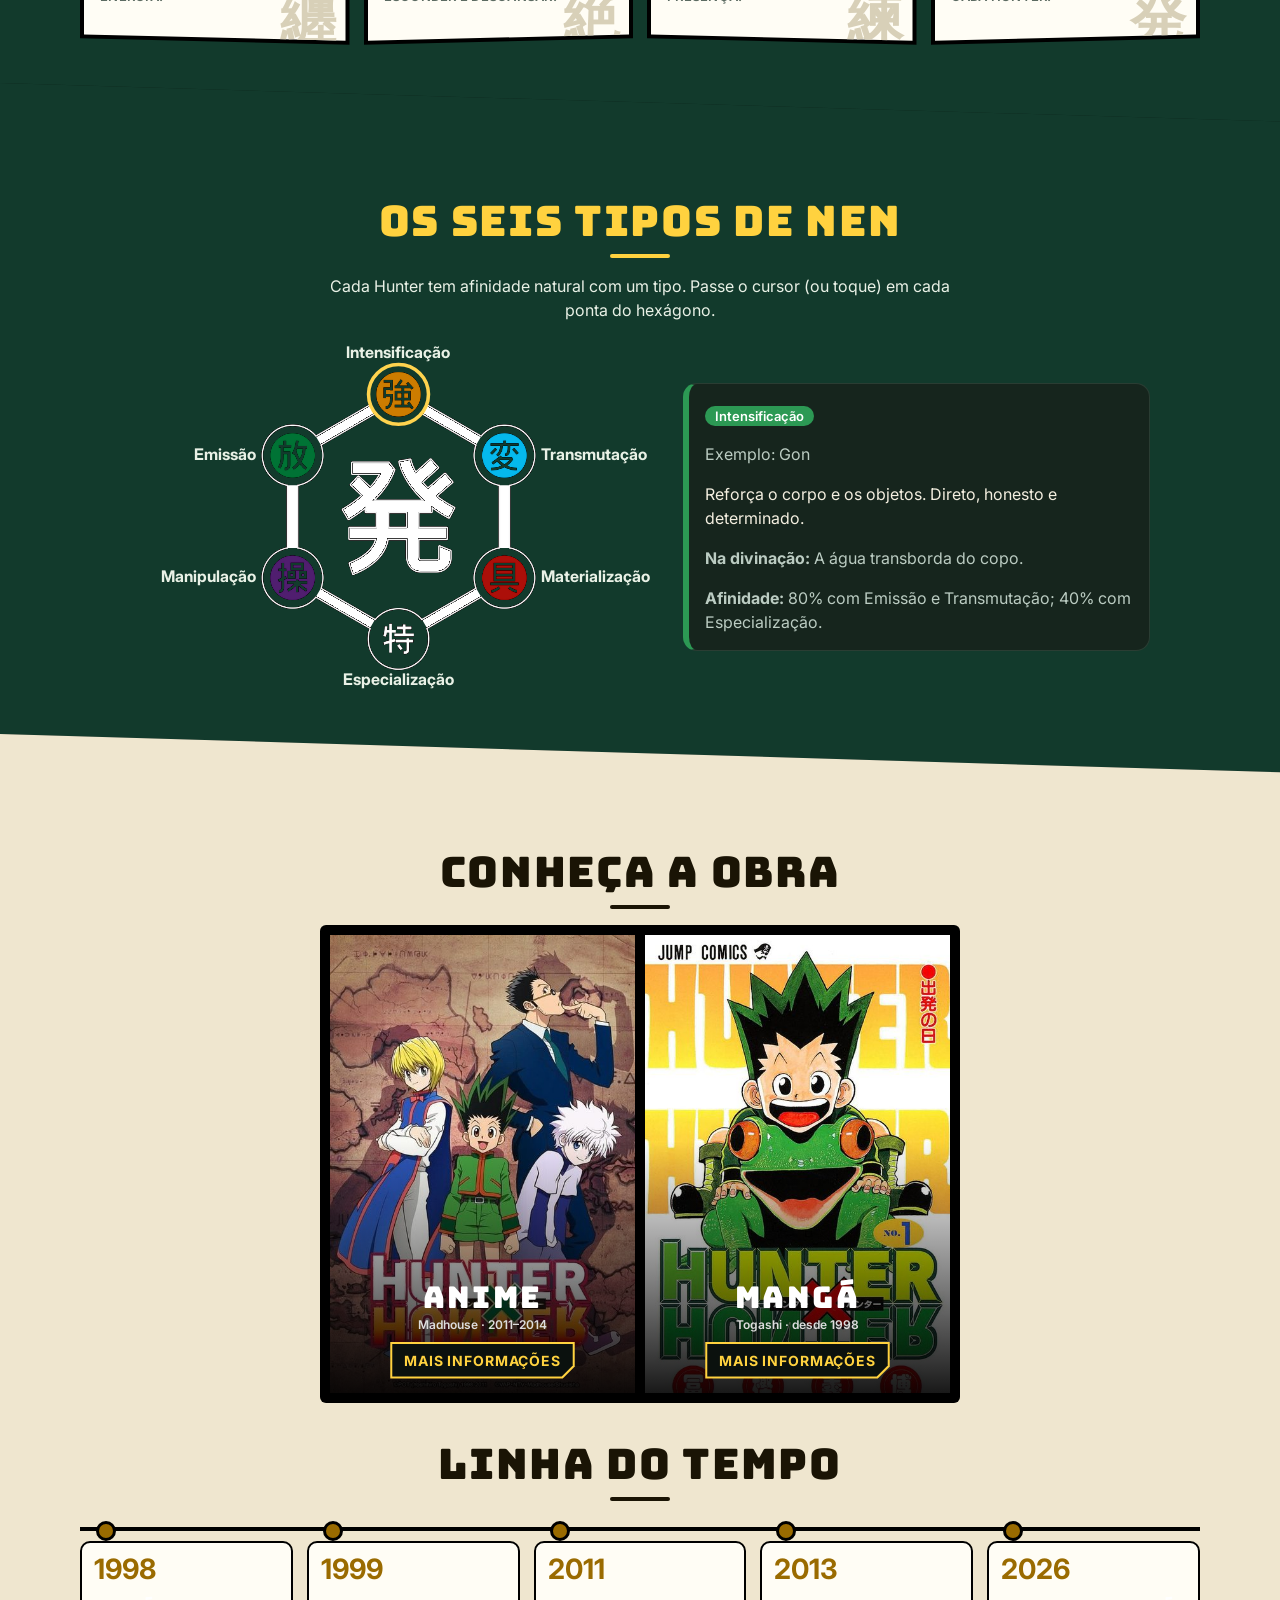
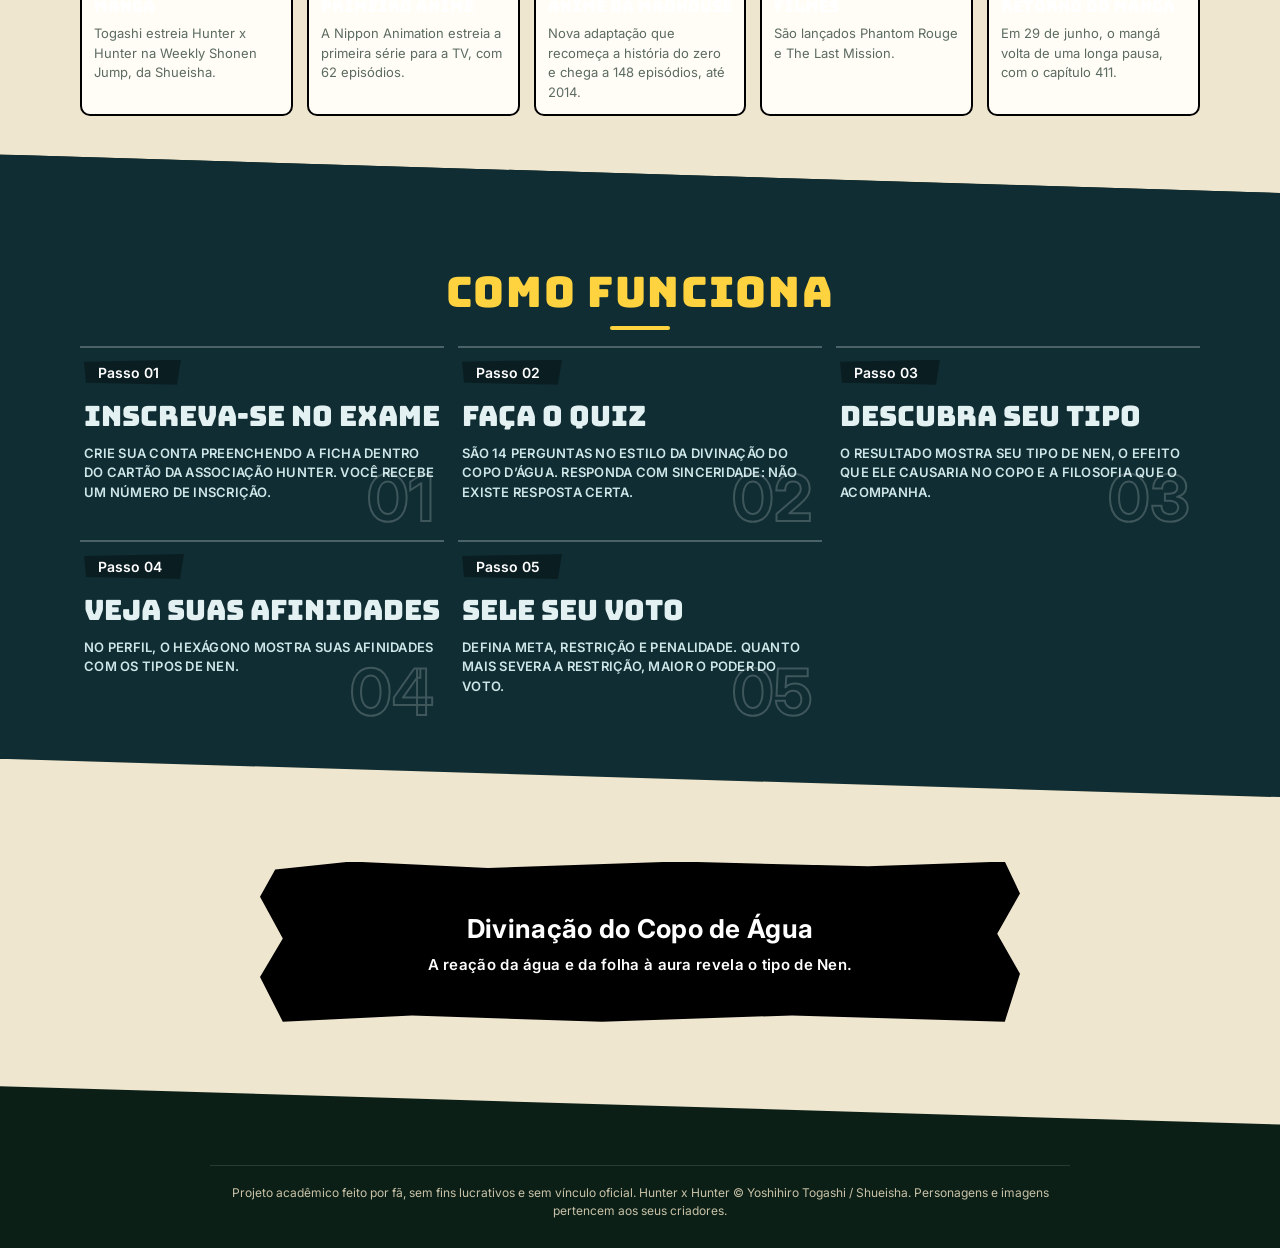
==== commit 698ad0c5: "Refatoração geral do projeto" ====
--- a/public/index.html
+++ b/public/index.html
@@ -9,7 +9,7 @@
     <link rel="preconnect" href="https://fonts.gstatic.com" crossorigin>
     <link href="https://fonts.googleapis.com/css2?family=Bungee&amp;family=Inter:wght@400;500;600;700;800;900&amp;display=swap" rel="stylesheet">
     <link rel="stylesheet" href="css/base.css">
-    <link rel="stylesheet" haref="css/panels.css">
+    <link rel="stylesheet" href="css/panels.css">
     <link rel="stylesheet" href="css/home.css">
 </head>
 
@@ -23,6 +23,7 @@
         <a href="./login.html" class="botao-destaque">Entrar</a>
     </nav>
     <!-- CONTEÚDO DA PÁGINA -->
+    <div id="aviso_area_hunter"></div>
     <main>
         <section id="inicio">
             <!-- APRESENTAÇÃO DO SITE -->
@@ -285,7 +286,367 @@
     <footer class="rodape">Projeto acadêmico feito por fã, sem fins lucrativos e sem vínculo oficial. Hunter x Hunter
             © Yoshihiro Togashi / Shueisha. Personagens e imagens pertencem aos seus criadores.</footer>
     <!-- JAVASCRIPT DO CAMINHO DO NEN -->
-    <script src="./js/app.js"></script>
+    <script>
+        var pastaSite = "./";
+
+        function pageUrl(caminho2) {
+            var partes = caminho2.split("#");
+            var url = pastaSite + partes[0];
+            if (partes.length > 1) url += "#" + partes[1];
+            return url;
+        }
+        const pagina = document.body.dataset.v;
+        const paginasHunter = ["dashboard", "perfil", "quiz", "voto", "bestiario", "personagens"];
+
+
+        function apiHunter(caminho, metodo, dados) {
+            var opcoes = { method: metodo || "GET" };
+            if (dados !== undefined) {
+                opcoes.headers = { "Content-Type": "application/json" };
+                opcoes.body = JSON.stringify(dados);
+            }
+            return fetch(pastaSite + "hunter/" + caminho, opcoes).then(function (resposta) {
+                return resposta.json().catch(function () {
+                    return null;
+                }).then(function (conteudo) {
+                    if (!resposta.ok || !conteudo) {
+                        var erro = new Error((conteudo && conteudo.mensagem) || "A API não respondeu como esperado.");
+                        erro.status = resposta.status;
+                        if (conteudo) erro.completedAt = conteudo.completedAt;
+                        throw erro;
+                    }
+                    return conteudo;
+                });
+            }, function () {
+                throw new Error("Não foi possível conectar à API. Confira se o servidor está ligado.");
+            });
+        }
+        function iniciarPagina() {
+            var estadoInicial = { hunter: null, resultado: null, voto: null, tentativas: {}, criaturas: [], mural: [] };
+            if (location.protocol !== "http:" && location.protocol !== "https:") {
+                return Promise.resolve().then(function () {
+                    montarPagina(estadoInicial);
+                });
+            }
+            return apiHunter("estado?pagina=" + (pagina || "")).then(function (estado) {
+                montarPagina(estado);
+            }, function (erro) {
+                if (erro.status === 401) erro = null;
+                montarPagina(estadoInicial, erro);
+            });
+        }
+
+        function montarPagina(estado, erroAoConsultar) {
+            const hunter = estado.hunter;
+            if (paginasHunter.includes(pagina)) {
+                if (hunter) {
+                    document.querySelector("main").hidden = false;
+                } else if (erroAoConsultar) {
+                    const aviso = document.createElement("p");
+                    aviso.className = "cartao";
+                    aviso.textContent = erroAoConsultar.message;
+                    document.getElementById("aviso_area_hunter").appendChild(aviso);
+                } else {
+                    location.replace(pastaSite + "login.html");
+                    return;
+                }
+            }
+            window.addEventListener("pageshow", function (evento) {
+                if (evento.persisted) window.location = location.href;
+            });
+
+            const navegacao = document.querySelector("#nav");
+            const ligacoes = [
+                ["index.html", "Início"],
+                ["sobre.html", "Sobre mim"],
+                ["dashboard/personagens.html", "Personagens"],
+                ["dashboard/perfil.html", "Perfil"],
+                ["dashboard/dashboard.html", "Dashboard"],
+                ["dashboard/quiz.html", "Quizzes"],
+                ["dashboard/voto.html", "Voto e Restrição"],
+                ["dashboard/bestiario.html", "Bestiário"],
+                ["cadastro.html", "Cadastro"],
+                ["login.html", "Entrar"]
+            ];
+            navegacao.setAttribute("aria-label", "Navegação principal");
+            navegacao.innerHTML = `<b><img src="${pastaSite + "assets/logo.png"}" alt="">Caminho do Nen</b>`;
+            function navigationLink(url, rotulo) {
+                const ligacao = document.createElement("a");
+                ligacao.href = pageUrl(url);
+                ligacao.textContent = rotulo;
+                if (url === "login.html") ligacao.classList.add("botao-destaque");
+                if (ligacao.pathname === location.pathname || (url === "index.html" && pastaSite === "./" && location.pathname.endsWith("/"))) {
+                    ligacao.classList.add("ativo");
+                    ligacao.setAttribute("aria-current", "page");
+                }
+                return ligacao;
+            }
+
+            if (hunter) {
+                navegacao.classList.add("navegacao-hunter");
+                navegacao.innerHTML += `
+                    <div class="controle-menu-hunter">
+                        <button type="button" class="botao-menu" aria-label="Menu da área Hunter" aria-controls="hunter-menu" aria-expanded="false">
+                            <i aria-hidden="true"></i><i aria-hidden="true"></i><i aria-hidden="true"></i>
+                        </button>
+                        <ul class="lista-menu-hunter" id="hunter-menu" hidden></ul>
+                    </div>
+                    <div class="controle-perfil">
+                        <button type="button" class="botao-perfil" aria-label="Opções do perfil" aria-controls="hunter-profile" aria-expanded="false"></button>
+                        <div class="menu-perfil" id="hunter-profile" hidden><div class="cabecalho-menu-perfil"><b></b></div></div>
+                    </div>`;
+
+                navegacao.appendChild(navegacao.querySelector("b"));
+                const menu = navegacao.querySelector("#hunter-menu");
+                const perfil = navegacao.querySelector("#hunter-profile");
+                const botaoPerfil = navegacao.querySelector(".botao-perfil");
+                botaoPerfil.textContent = hunter.name[0].toUpperCase();
+                perfil.querySelector("b").textContent = hunter.name;
+                for (var i = 0; i < ligacoes.length; i++) {
+                    var url = ligacoes[i][0];
+                    var rotulo = ligacoes[i][1];
+                    if (!url.startsWith("dashboard/")) continue;
+                    const ligacao = navigationLink(url, rotulo);
+                    if (rotulo === "Perfil") {
+                        perfil.appendChild(ligacao);
+                    } else {
+                        const item = document.createElement("li");
+                        item.appendChild(ligacao);
+                        menu.appendChild(item);
+                    }
+                }
+
+                const botaoSair = document.createElement("button");
+                botaoSair.type = "button";
+                botaoSair.textContent = "Sair";
+                botaoSair.addEventListener("click", function () {
+                    var operacao = apiHunter("sair", "POST");
+                    operacao.then(function () {
+                        window.location = pastaSite + "index.html";
+                    }).catch(function (erro) {
+                        botaoSair.title = erro.message;
+                        botaoSair.textContent = "Tentar sair novamente";
+                    });
+                });
+                perfil.appendChild(botaoSair);
+
+                function bindDisclosure(botao, painel) {
+                    function close() {
+                        painel.hidden = true;
+                        botao.setAttribute("aria-expanded", "false");
+                    }
+                    botao.addEventListener("click", function () {
+                        if (!painel.hidden) {
+                            close();
+                            return;
+                        }
+                        painel.hidden = false;
+                        botao.setAttribute("aria-expanded", "true");
+                    });
+                    document.addEventListener("click", function (evento) {
+                        if (!botao.contains(evento.target) && !painel.contains(evento.target)) close();
+                    });
+                    document.addEventListener("keydown", function (evento) {
+                        if (evento.key === "Escape" && !painel.hidden) {
+                            close();
+                            botao.focus();
+                        }
+                    });
+                }
+
+                bindDisclosure(navegacao.querySelector(".botao-menu"), menu);
+                bindDisclosure(botaoPerfil, perfil);
+                perfil.addEventListener("click", function (evento) {
+                    if (evento.target.closest("a")) {
+                        perfil.hidden = true;
+                        botaoPerfil.setAttribute("aria-expanded", "false");
+                    }
+                });
+            } else {
+                for (var i = 0; i < ligacoes.length; i++) {
+                    var url = ligacoes[i][0];
+                    var rotulo = ligacoes[i][1];
+                    if (!url.startsWith("dashboard/")) navegacao.appendChild(navigationLink(url, rotulo));
+                }
+            }
+
+
+
+            function get(id) {
+                return document.getElementById(id);
+            }
+            function value(id) {
+                return get(id).value.trim();
+            }
+
+            const personagens = [
+                ["gon", "Gon Freecss", "Sai da Ilha da Baleia para se tornar Hunter e encontrar seu pai."],
+                ["killua", "Killua Zoldyck", "Deixa para trás a vida de assassino e segue sua própria jornada ao lado de Gon."],
+                ["kurapika", "Kurapika", "Busca recuperar os olhos escarlates do clã Kurta."],
+                ["leorio", "Leorio Paradinight", "Quer se tornar médico e usa o Exame Hunter como caminho para realizar esse objetivo."]
+            ];
+            const paineis = document.querySelector("#paineis_protagonistas");
+            if (paineis && hunter) {
+                paineis.closest(".faixa").hidden = false;
+                document.querySelector("#etapa_personagens").hidden = false;
+            }
+            if (paineis && hunter) {
+                for (var i = 0; i < personagens.length; i++) {
+                    var arquivoImagem = personagens[i][0];
+                    var nome = personagens[i][1];
+                    var descricao = personagens[i][2];
+                    paineis.innerHTML += `<article class="painel-protagonista"><div class="conteudo-protagonista">
+                        <div class="ilustracao"><img src="${pastaSite + "assets/" + arquivoImagem + ".webp"}" alt=""></div>
+                        <div class="texto-protagonista"><h3>${nome}</h3><p>${descricao}</p></div>
+                    </div></article>`;
+                }
+            }
+
+
+            const janela = document.querySelector("#modal");
+            document.querySelectorAll("[data-open]").forEach(function (botao) {
+                botao.addEventListener("click", function () {
+                    const conteudo2 = document.getElementById("t-" + botao.dataset.open);
+                    document.querySelector("#conteudo_janela_informacoes").innerHTML = "";
+                    document.querySelector("#conteudo_janela_informacoes").innerHTML = conteudo2.innerHTML;
+                    janela.showModal();
+                });
+            });
+
+            const coresNen = ["#2c9954", "#8942a1", "#247eaf", "#bd3528", "#dc9119", "#169d89"];
+            const pontosHexagono = [[640, 228], [997, 434], [997, 846], [640, 1052], [283, 846], [283, 434]];
+            function drawNenArtwork(hexagono, filterId) {
+                const imagemHexagono = pastaSite + "assets/hexagono-nen.png";
+                hexagono.setAttribute("viewBox", "-265 38 1810 1204");
+
+
+                hexagono.innerHTML = `
+                    <defs>
+                        <filter id="${filterId}" color-interpolation-filters="sRGB">
+                            <feColorMatrix type="matrix" values="0 0 0 0 0
+                                                                 0 0 0 0 0
+                                                                 0 0 0 0 0
+                                                                 4 4 4 0 -.18" result="mascara"></feColorMatrix>
+                            <feComposite in="SourceGraphic" in2="mascara" operator="in"></feComposite>
+                        </filter>
+                    </defs>
+                    <g aria-hidden="true" fill="#fff">
+                        <path d="M 552 278 L 370 384 M 728 278 L 910 384
+                                 M 997 534 V 746 M 910 896 L 728 1002
+                                 M 552 1002 L 370 896 M 283 746 V 534"
+                              fill="none" stroke="#fff" stroke-width="33" stroke-linecap="butt"></path>
+                        <path fill-rule="evenodd"
+                              d="M 482 457 H 607 L 628 480 Q 607 541 558 585 H 724
+                                 Q 660 526 641 453 L 681 446 Q 688 473 698 490
+                                 L 748 445 L 775 474 L 721 524 L 739 543
+                                 L 797 493 L 823 523 L 770 571 Q 792 589 829 610
+                                 L 811 645 Q 781 630 753 609 V 626 H 709 V 676
+                                 H 805 V 717 H 709 V 773 Q 709 785 719 785 H 766
+                                 Q 776 785 776 776 V 738 L 817 754 V 778
+                                 Q 815 827 764 827 H 718 Q 668 827 668 776 V 717
+                                 H 605 Q 581 798 486 835 L 473 797
+                                 Q 544 768 563 717 H 472 V 676 H 565 V 626 H 527 V 610
+                                 Q 499 634 470 650 L 451 616 Q 486 594 517 569
+                                 L 477 533 L 504 502 L 545 540 Q 563 521 576 498 H 482 Z
+                                 M 607 626 V 676 H 668 V 626 Z"></path>
+                    </g>
+                    <image href="${imagemHexagono}" width="1280" height="1280" filter="url(#${filterId})" aria-hidden="true"></image>`;
+            }
+
+            const hexagono = document.querySelector("#hexagono_tipos_nen");
+            if (hexagono) {
+                const tipos = [
+                    ["Intensificação", coresNen[0], "Gon", "Reforça o corpo e os objetos. Direto, honesto e determinado.", "A água transborda do copo."],
+                    ["Transmutação", coresNen[1], "Killua", "Muda as propriedades da aura, como dar a ela características de eletricidade.", "A água muda de sabor."],
+                    ["Materialização", coresNen[2], "Kurapika", "Cria objetos a partir da aura, como correntes.", "Surgem impurezas na água."],
+                    ["Especialização", coresNen[3], "Chrollo", "Reúne habilidades fora das outras cinco categorias.", "Ocorre um efeito diferente dos demais."],
+                    ["Manipulação", coresNen[4], "Illumi", "Permite controlar objetos ou seres vivos.", "A folha se move."],
+                    ["Emissão", coresNen[5], "Leorio", "Permite projetar a aura e mantê-la longe do corpo.", "A água muda de cor."]
+                ];
+                const pontos = pontosHexagono;
+                const informacoes = document.querySelector("#informacoes_tipo_nen");
+                drawNenArtwork(hexagono, "nen-sem-fundo");
+                hexagono.setAttribute("role", "group");
+                hexagono.setAttribute("aria-label", "Os seis tipos de Nen");
+
+                for (let indice = 0; indice < tipos.length; indice++) {
+                    let tipo = tipos[indice];
+                    let nome = tipo[0];
+                    let cor = tipo[1];
+                    let exemplo = tipo[2];
+                    let descricao = tipo[3];
+                    let efeito = tipo[4];
+                    const [x, y] = pontos[indice];
+                    const horizontal = (x < 640 ? -1 : x > 640 ? 1 : 0) * 122;
+                    const posicaoTexto = y + [-122, 16, 16, 155, 16, 16][indice];
+                    const alinhamento = horizontal === 0 ? "middle" : horizontal > 0 ? "start" : "end";
+                    var suporteVertice = document.createElement("div");
+                    suporteVertice.innerHTML = `<svg><g class="vertice-nen" role="button" tabindex="0" aria-label="${nome}" aria-pressed="false">
+                        <circle cx="${x}" cy="${y}" r="101"></circle>
+                        <text x="${x + horizontal}" y="${posicaoTexto}" text-anchor="${alinhamento}" aria-hidden="true">${nome}</text>
+                    </g></svg>`;
+                    const vertice = suporteVertice.firstElementChild.firstElementChild;
+                    hexagono.appendChild(vertice);
+                    const proximo = tipos[(indice + 1) % tipos.length][0];
+                    const anterior = tipos[(indice + tipos.length - 1) % tipos.length][0];
+                    const oposto = tipos[(indice + 3) % tipos.length][0];
+                    function select() {
+                        const elementoAtivo = hexagono.querySelector(".ativo");
+                        if (elementoAtivo) {
+                            elementoAtivo.classList.remove("ativo");
+                            elementoAtivo.setAttribute("aria-pressed", "false");
+                        }
+                        vertice.classList.add("ativo");
+                        vertice.setAttribute("aria-pressed", "true");
+                        informacoes.style.setProperty("--nen-color", cor);
+                        informacoes.innerHTML = `<h3><span class="etiqueta">${nome}</span></h3>
+                            <p class="texto-secundario">Exemplo: ${exemplo}</p><p>${descricao}</p>
+                            <p class="texto-secundario"><strong>Na divinação:</strong> ${efeito}</p>
+                            ${indice === 3 ? "" : `<p class="texto-secundario"><strong>Afinidade:</strong> 80% com ${anterior} e ${proximo}; 40% com ${oposto}.</p>`}`;
+                    }
+                    vertice.addEventListener("focus", select);
+                    vertice.addEventListener("pointerenter", select);
+                    vertice.addEventListener("click", select);
+                    vertice.addEventListener("keydown", function (evento) {
+                        if (evento.key === "Enter" || evento.key === " ") {
+                            evento.preventDefault();
+                            select();
+                        }
+                    });
+                    if (indice === 0) select();
+                }
+            }
+
+
+            function card(title, descricao) {
+                const artigo = document.createElement("article");
+                artigo.className = "cartao";
+                const titulo = document.createElement("h2");
+                titulo.textContent = title;
+                const detalhes = document.createElement("p");
+                detalhes.textContent = descricao;
+                artigo.appendChild(titulo);
+                artigo.appendChild(detalhes);
+                return artigo;
+            }
+
+            const mural = get("mural");
+            if (mural && hunter) {
+                var contas = estado.mural;
+                mural.innerHTML = "";
+                for (var i = 0; i < contas.length; i++) {
+                    var conta = contas[i];
+                    mural.appendChild(card(conta.name, "Licença " + conta.license));
+                }
+            }
+            if (mural) mural.closest(".faixa").hidden = !hunter;
+
+        }
+
+        iniciarPagina().catch(function (erro) {
+            console.error(erro);
+        });
+    </script>
 </body>
 
 </html>
--- a/public/css/panels.css
+++ b/public/css/panels.css
@@ -0,0 +1,78 @@
+/* PAINÉIS DE PRINCÍPIOS E ETAPAS */
+
+.lista-etapas {
+  list-style: none;
+  margin: 0;
+  padding: 0;
+  display: grid;
+  grid-template-columns: repeat(3,1fr);
+  gap: 14px;
+}
+
+@media (max-width:640px) {
+  .lista-etapas {
+    grid-template-columns: 1fr;
+  }
+}
+
+.cartao-etapa {
+  background: #000;
+  padding: 4px;
+  clip-path: polygon(0 0,100% 3%,100% 100%,0 97%);
+}
+
+.cartao-etapa:nth-child(even) {
+  clip-path: polygon(0 3%,100% 0,100% 97%,0 100%);
+}
+
+.conteudo-etapa {
+  position: relative;
+  height: 100%;
+  background: var(--card);
+  color: var(--fg);
+  padding: 28px 16px 34px;
+  overflow: hidden;
+  clip-path: polygon(0 0,100% 3%,100% 100%,0 97%);
+}
+
+.cartao-etapa:nth-child(even) .conteudo-etapa {
+  clip-path: polygon(0 3%,100% 0,100% 97%,0 100%);
+}
+
+.cartao-etapa .rotulo {
+  display: inline-block;
+  background: #000;
+  color: #fff;
+  padding: 4px 22px 4px 14px;
+  font: 600 14px var(--fonte-site);
+  clip-path: polygon(0 8%,100% 0,96% 100%,2% 92%);
+}
+
+.cartao-etapa h3 {
+  font-family: var(--fonte-destaque);
+  font-size: clamp(22px,3.4vw,28px);
+  line-height: 1.15;
+  margin: .55em 0 .4em;
+}
+
+.cartao-etapa p {
+  margin: 0;
+  font: 600 13px/1.5 var(--fonte-site);
+  text-transform: uppercase;
+  letter-spacing: .02em;
+  color: var(--mut);
+}
+
+.cartao-etapa .numero-etapa {
+  position: absolute;
+  right: 10px;
+  bottom: -4px;
+  font: 700 64px/1 var(--fonte-site);
+  color: transparent;
+  -webkit-text-stroke: 2px var(--line);
+  pointer-events: none;
+}
+
+.cartao-etapa .botao {
+  margin-top: 10px;
+}
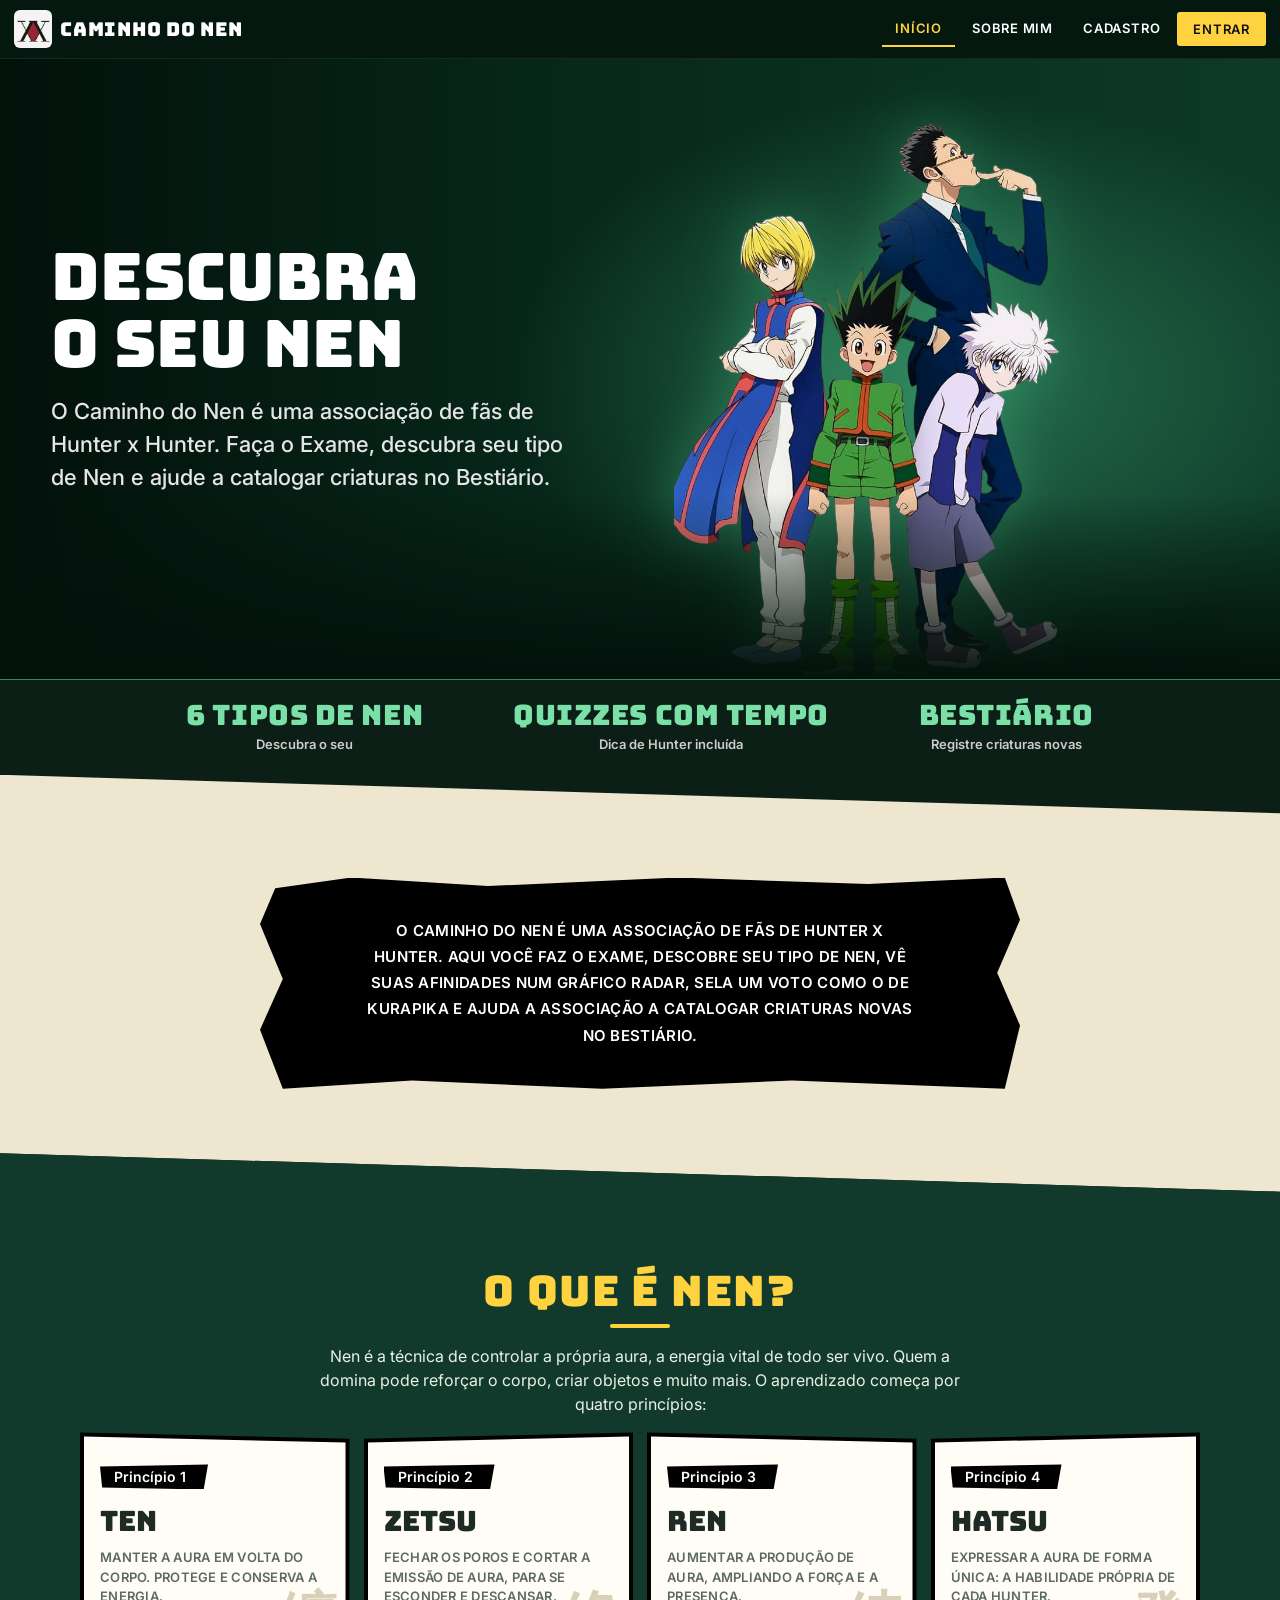
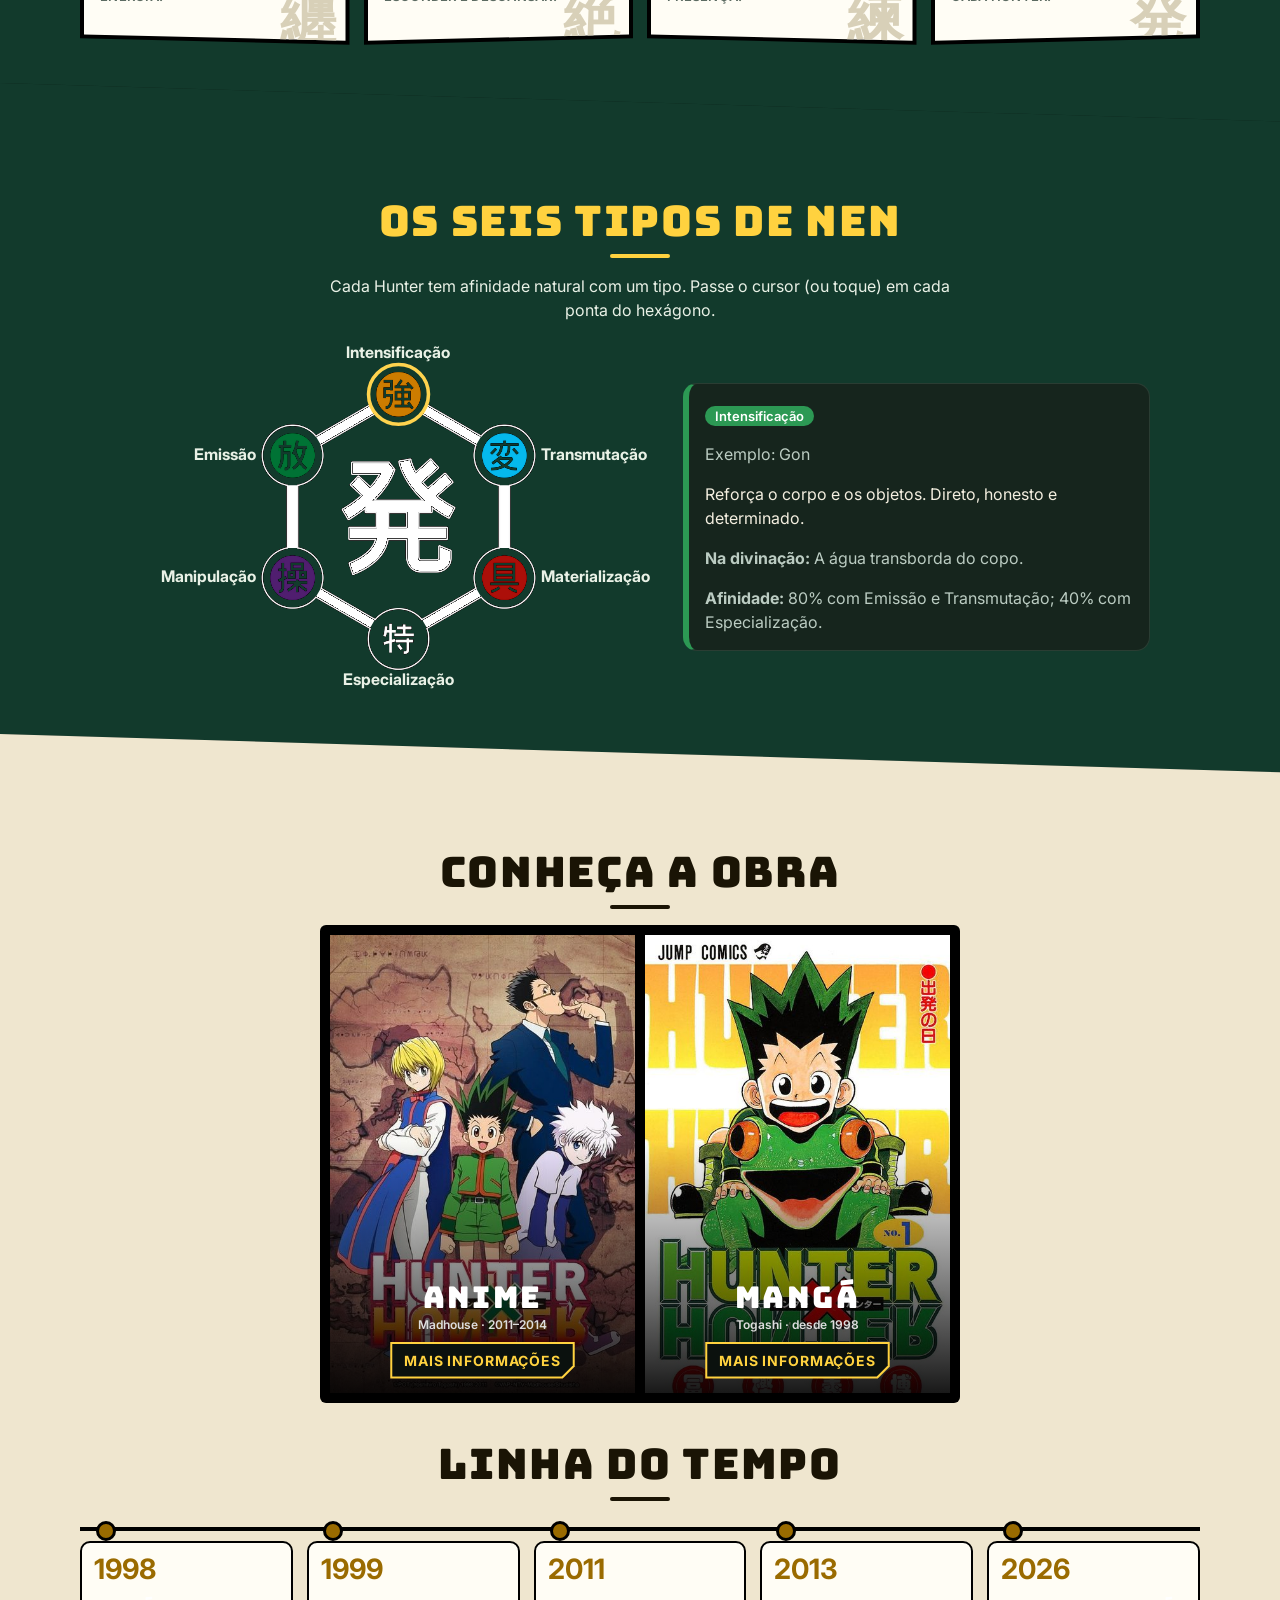
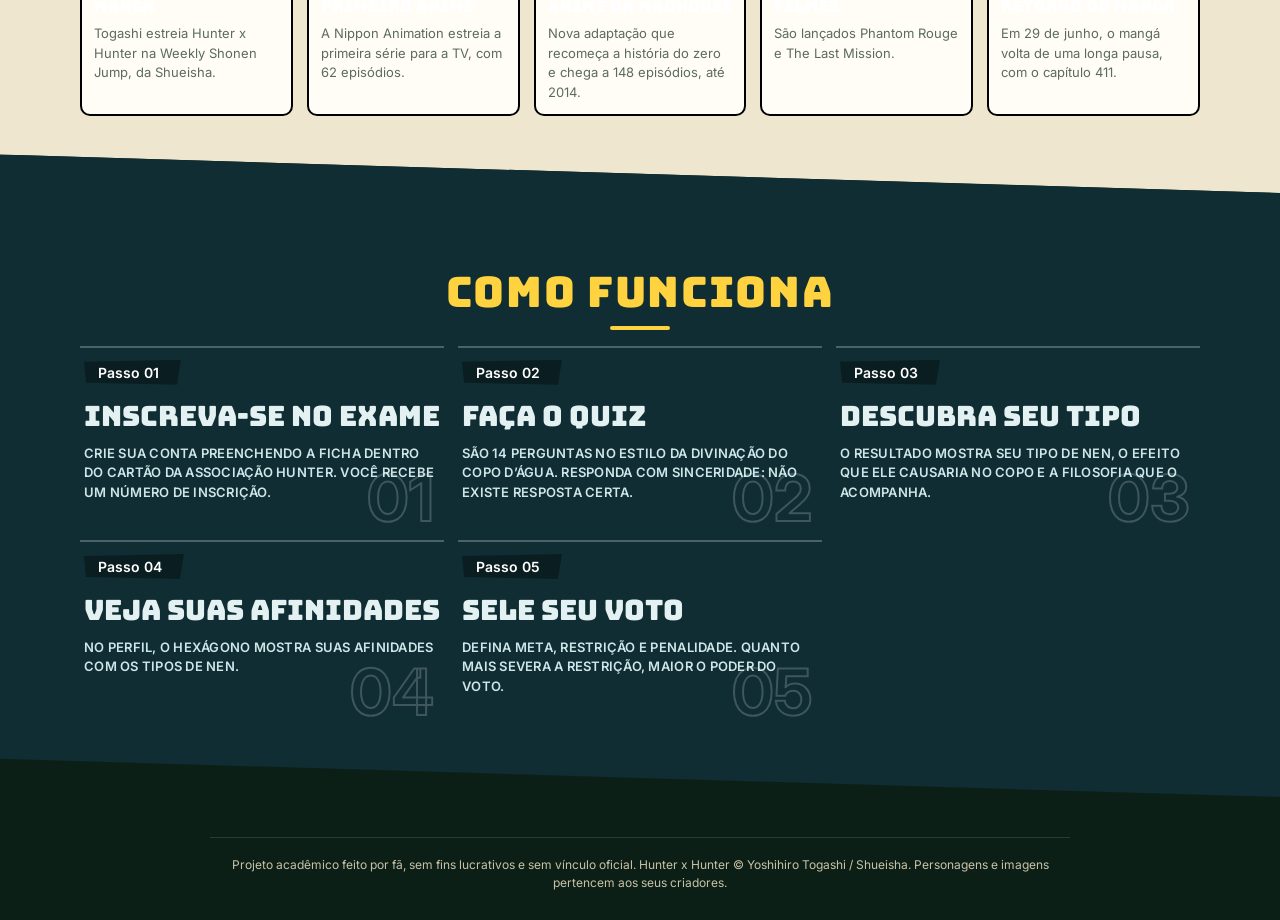
==== commit 0342d361: "Pequenos ajustes de bugs" ====
--- a/public/index.html
+++ b/public/index.html
@@ -11,6 +11,25 @@
     <link rel="stylesheet" href="css/base.css">
     <link rel="stylesheet" href="css/panels.css">
     <link rel="stylesheet" href="css/home.css">
+    <style>
+        #mural input {
+            display: block;
+            width: 100%;
+            min-width: 0;
+            padding: 0;
+            margin: 0;
+            border: 0;
+            border-radius: 0;
+            background: transparent;
+            color: inherit;
+            font: inherit;
+        }
+        #mural .nome-hunter-mural {
+            font-family: var(--fonte-destaque);
+            font-size: 1.35rem;
+            margin-bottom: 0.55em;
+        }
+    </style>
 </head>
 
 <body data-v="inicio">
@@ -23,7 +42,6 @@
         <a href="./login.html" class="botao-destaque">Entrar</a>
     </nav>
     <!-- CONTEÚDO DA PÁGINA -->
-    <div id="aviso_area_hunter"></div>
     <main>
         <section id="inicio">
             <!-- APRESENTAÇÃO DO SITE -->
@@ -89,9 +107,106 @@
                     <h2 class="titulo-secao">Os seis tipos de Nen</h2>
                     <p class="introducao-secao">Cada Hunter tem afinidade natural com um tipo. Passe o cursor (ou toque) em cada
                         ponta do hexágono.</p>
-                    <div class="hexagono-nen"><svg id="hexagono_tipos_nen" viewBox="0 0 480 370" role="img"
-                            aria-label="Hexágono dos seis tipos de Nen"></svg>
-                        <div id="informacoes_tipo_nen" class="cartao"></div>
+                    <div class="hexagono-nen">
+                        <svg id="hexagono_tipos_nen" viewBox="-265 38 1810 1204" role="group" aria-label="Os seis tipos de Nen">
+                            <defs>
+                        <filter id="nen-sem-fundo" color-interpolation-filters="sRGB">
+                            <feColorMatrix type="matrix" values="0 0 0 0 0
+                                                                 0 0 0 0 0
+                                                                 0 0 0 0 0
+                                                                 4 4 4 0 -.18" result="mascara"></feColorMatrix>
+                            <feComposite in="SourceGraphic" in2="mascara" operator="in"></feComposite>
+                        </filter>
+                    </defs>
+                    <g aria-hidden="true" fill="#fff">
+                        <path d="M 552 278 L 370 384 M 728 278 L 910 384
+                                 M 997 534 V 746 M 910 896 L 728 1002
+                                 M 552 1002 L 370 896 M 283 746 V 534"
+                              fill="none" stroke="#fff" stroke-width="33" stroke-linecap="butt"></path>
+                        <path fill-rule="evenodd"
+                              d="M 482 457 H 607 L 628 480 Q 607 541 558 585 H 724
+                                 Q 660 526 641 453 L 681 446 Q 688 473 698 490
+                                 L 748 445 L 775 474 L 721 524 L 739 543
+                                 L 797 493 L 823 523 L 770 571 Q 792 589 829 610
+                                 L 811 645 Q 781 630 753 609 V 626 H 709 V 676
+                                 H 805 V 717 H 709 V 773 Q 709 785 719 785 H 766
+                                 Q 776 785 776 776 V 738 L 817 754 V 778
+                                 Q 815 827 764 827 H 718 Q 668 827 668 776 V 717
+                                 H 605 Q 581 798 486 835 L 473 797
+                                 Q 544 768 563 717 H 472 V 676 H 565 V 626 H 527 V 610
+                                 Q 499 634 470 650 L 451 616 Q 486 594 517 569
+                                 L 477 533 L 504 502 L 545 540 Q 563 521 576 498 H 482 Z
+                                 M 607 626 V 676 H 668 V 626 Z"></path>
+                    </g>
+                    <image href="./assets/hexagono-nen.png" width="1280" height="1280" filter="url(#nen-sem-fundo)" aria-hidden="true"></image>
+                            <g id="vertice_nen_0" class="vertice-nen ativo" tabindex="0" aria-label="Intensificação" onmouseenter="tipoSelecionado = 0; mostrarTipoNen()" onclick="tipoSelecionado = 0; mostrarTipoNen()" onfocus="tipoSelecionado = 0; mostrarTipoNen()">
+                                <circle cx="640" cy="228" r="101"></circle>
+                                <text x="640" y="106" text-anchor="middle" aria-hidden="true">Intensificação</text>
+                            </g>
+                            <g id="vertice_nen_1" class="vertice-nen" tabindex="0" aria-label="Transmutação" onmouseenter="tipoSelecionado = 1; mostrarTipoNen()" onclick="tipoSelecionado = 1; mostrarTipoNen()" onfocus="tipoSelecionado = 1; mostrarTipoNen()">
+                                <circle cx="997" cy="434" r="101"></circle>
+                                <text x="1119" y="450" text-anchor="start" aria-hidden="true">Transmutação</text>
+                            </g>
+                            <g id="vertice_nen_2" class="vertice-nen" tabindex="0" aria-label="Materialização" onmouseenter="tipoSelecionado = 2; mostrarTipoNen()" onclick="tipoSelecionado = 2; mostrarTipoNen()" onfocus="tipoSelecionado = 2; mostrarTipoNen()">
+                                <circle cx="997" cy="846" r="101"></circle>
+                                <text x="1119" y="862" text-anchor="start" aria-hidden="true">Materialização</text>
+                            </g>
+                            <g id="vertice_nen_3" class="vertice-nen" tabindex="0" aria-label="Especialização" onmouseenter="tipoSelecionado = 3; mostrarTipoNen()" onclick="tipoSelecionado = 3; mostrarTipoNen()" onfocus="tipoSelecionado = 3; mostrarTipoNen()">
+                                <circle cx="640" cy="1052" r="101"></circle>
+                                <text x="640" y="1207" text-anchor="middle" aria-hidden="true">Especialização</text>
+                            </g>
+                            <g id="vertice_nen_4" class="vertice-nen" tabindex="0" aria-label="Manipulação" onmouseenter="tipoSelecionado = 4; mostrarTipoNen()" onclick="tipoSelecionado = 4; mostrarTipoNen()" onfocus="tipoSelecionado = 4; mostrarTipoNen()">
+                                <circle cx="283" cy="846" r="101"></circle>
+                                <text x="161" y="862" text-anchor="end" aria-hidden="true">Manipulação</text>
+                            </g>
+                            <g id="vertice_nen_5" class="vertice-nen" tabindex="0" aria-label="Emissão" onmouseenter="tipoSelecionado = 5; mostrarTipoNen()" onclick="tipoSelecionado = 5; mostrarTipoNen()" onfocus="tipoSelecionado = 5; mostrarTipoNen()">
+                                <circle cx="283" cy="434" r="101"></circle>
+                                <text x="161" y="450" text-anchor="end" aria-hidden="true">Emissão</text>
+                            </g>
+                        </svg>
+                        <div id="informacoes_tipo_nen" class="cartao" style="--nen-color:#2c9954">
+                            <div id="descricao_nen_0">
+                                    <h3><span class="etiqueta">Intensificação</span></h3>
+                                    <p class="texto-secundario">Exemplo: Gon</p>
+                                    <p>Reforça o corpo e os objetos. Direto, honesto e determinado.</p>
+                                    <p class="texto-secundario"><strong>Na divinação:</strong> A água transborda do copo.</p>
+                                <p class="texto-secundario"><strong>Afinidade:</strong> 80% com Emissão e Transmutação; 40% com Especialização.</p>
+                            </div>
+                            <div id="descricao_nen_1" style="display: none;">
+                                    <h3><span class="etiqueta">Transmutação</span></h3>
+                                    <p class="texto-secundario">Exemplo: Killua</p>
+                                    <p>Muda as propriedades da aura, como dar a ela características de eletricidade.</p>
+                                    <p class="texto-secundario"><strong>Na divinação:</strong> A água muda de sabor.</p>
+                                <p class="texto-secundario"><strong>Afinidade:</strong> 80% com Intensificação e Materialização; 40% com Manipulação.</p>
+                            </div>
+                            <div id="descricao_nen_2" style="display: none;">
+                                    <h3><span class="etiqueta">Materialização</span></h3>
+                                    <p class="texto-secundario">Exemplo: Kurapika</p>
+                                    <p>Cria objetos a partir da aura, como correntes.</p>
+                                    <p class="texto-secundario"><strong>Na divinação:</strong> Surgem impurezas na água.</p>
+                                <p class="texto-secundario"><strong>Afinidade:</strong> 80% com Transmutação e Especialização; 40% com Emissão.</p>
+                            </div>
+                            <div id="descricao_nen_3" style="display: none;">
+                                    <h3><span class="etiqueta">Especialização</span></h3>
+                                    <p class="texto-secundario">Exemplo: Chrollo</p>
+                                    <p>Reúne habilidades fora das outras cinco categorias.</p>
+                                    <p class="texto-secundario"><strong>Na divinação:</strong> Ocorre um efeito diferente dos demais.</p>
+                            </div>
+                            <div id="descricao_nen_4" style="display: none;">
+                                    <h3><span class="etiqueta">Manipulação</span></h3>
+                                    <p class="texto-secundario">Exemplo: Illumi</p>
+                                    <p>Permite controlar objetos ou seres vivos.</p>
+                                    <p class="texto-secundario"><strong>Na divinação:</strong> A folha se move.</p>
+                                <p class="texto-secundario"><strong>Afinidade:</strong> 80% com Especialização e Emissão; 40% com Transmutação.</p>
+                            </div>
+                            <div id="descricao_nen_5" style="display: none;">
+                                    <h3><span class="etiqueta">Emissão</span></h3>
+                                    <p class="texto-secundario">Exemplo: Leorio</p>
+                                    <p>Permite projetar a aura e mantê-la longe do corpo.</p>
+                                    <p class="texto-secundario"><strong>Na divinação:</strong> A água muda de cor.</p>
+                                <p class="texto-secundario"><strong>Afinidade:</strong> 80% com Manipulação e Intensificação; 40% com Materialização.</p>
+                            </div>
+                        </div>
                     </div>
                 </div>
             </div>
@@ -102,14 +217,14 @@
                         <div class="cartaz"><img src="./assets/anime.jpg" alt="Pôster do anime Hunter x Hunter">
                             <div class="legenda-cartaz">
                                 <h3>Anime</h3>
-                                <p>Madhouse · 2011–2014</p><button type="button" class="mais-informacoes" data-open="anime">Mais
+                                <p>Madhouse · 2011–2014</p><button type="button" class="mais-informacoes" onclick="janela_anime.showModal()">Mais
                                     informações</button>
                             </div>
                         </div>
                         <div class="cartaz"><img src="./assets/manga.jpg" alt="Capa do volume 1 do mangá Hunter x Hunter">
                             <div class="legenda-cartaz">
                                 <h3>Mangá</h3>
-                                <p>Togashi · desde 1998</p><button type="button" class="mais-informacoes" data-open="manga">Mais
+                                <p>Togashi · desde 1998</p><button type="button" class="mais-informacoes" onclick="janela_manga.showModal()">Mais
                                     informações</button>
                             </div>
                         </div>
@@ -140,10 +255,35 @@
                     </ol>
                 </div>
             </div>
-            <div class="faixa faixa-azul" hidden>
+            <div class="faixa faixa-azul" id="secao_protagonistas" style="display: none;">
                 <div class="conteudo-faixa">
                     <h2 class="titulo-secao">Os protagonistas</h2>
-                    <div class="paineis-protagonistas" id="paineis_protagonistas"></div>
+                    <div class="paineis-protagonistas">
+                        <article class="painel-protagonista">
+                            <div class="conteudo-protagonista">
+                                <div class="ilustracao"><img src="./assets/gon.webp" alt=""></div>
+                                <div class="texto-protagonista"><h3>Gon Freecss</h3><p>Sai da Ilha da Baleia para se tornar Hunter e encontrar seu pai.</p></div>
+                            </div>
+                        </article>
+                        <article class="painel-protagonista">
+                            <div class="conteudo-protagonista">
+                                <div class="ilustracao"><img src="./assets/killua.webp" alt=""></div>
+                                <div class="texto-protagonista"><h3>Killua Zoldyck</h3><p>Deixa para trás a vida de assassino e segue sua própria jornada ao lado de Gon.</p></div>
+                            </div>
+                        </article>
+                        <article class="painel-protagonista">
+                            <div class="conteudo-protagonista">
+                                <div class="ilustracao"><img src="./assets/kurapika.webp" alt=""></div>
+                                <div class="texto-protagonista"><h3>Kurapika</h3><p>Busca recuperar os olhos escarlates do clã Kurta.</p></div>
+                            </div>
+                        </article>
+                        <article class="painel-protagonista">
+                            <div class="conteudo-protagonista">
+                                <div class="ilustracao"><img src="./assets/leorio.webp" alt=""></div>
+                                <div class="texto-protagonista"><h3>Leorio Paradinight</h3><p>Quer se tornar médico e usa o Exame Hunter como caminho para realizar esse objetivo.</p></div>
+                            </div>
+                        </article>
+                    </div>
                     <p class="nota" style="text-align:center;font-size:12px">As frases em destaque resumem a ideia de
                         cada personagem; não são citações literais.</p>
                 </div>
@@ -186,7 +326,7 @@
                                     voto.</p><b class="numero-etapa">05</b>
                             </div>
                         </li>
-                        <li class="cartao-etapa" id="etapa_personagens" hidden>
+                        <li class="cartao-etapa" id="etapa_personagens" style="display: none;">
                             <div class="conteudo-etapa"><span class="rotulo">Passo 06</span>
                                 <h3>Conheça os personagens</h3>
                                 <p>Passe o cursor sobre a arte para conhecer Gon, Killua, Kurapika, Leorio e Hisoka.</p>
@@ -196,23 +336,140 @@
                     </ol>
                 </div>
             </div>
-            <div class="faixa faixa-papel">
-                <div class="conteudo-faixa">
-                    <div class="quadro-resumo quadro-divinacao" id="divinacao_copo_agua"><h3>Divinação do Copo de Água</h3><p>A reação da água e da folha à aura revela o tipo de Nen.</p></div>
-                </div>
-            </div>
-            <div class="faixa faixa-carvao" hidden
+            <div class="faixa faixa-carvao" id="secao_mural" style="display: none;">
             <div class="conteudo-faixa">
                 <h2 class="titulo-secao">Mural de Hunters</h2>
-                <div class="grade" id="mural"></div>
-                <p class="texto-secundario nota" style="text-align:center">Neste protótipo, o mural mostra os Hunters inscritos
-                        neste navegador. Com o banco de dados, ele passa a listar todos.</p>
+                <div class="grade" id="mural">
+                    <article class="cartao" id="cartao_hunter_0" style="display: none;">
+                        <input id="nome_hunter_0" class="nome-hunter-mural" type="text" aria-label="Nome do Hunter" readonly>
+                        <input id="licenca_hunter_0" class="licenca-hunter-mural" type="text" aria-label="Licença Hunter" readonly>
+                    </article>
+                    <article class="cartao" id="cartao_hunter_1" style="display: none;">
+                        <input id="nome_hunter_1" class="nome-hunter-mural" type="text" aria-label="Nome do Hunter" readonly>
+                        <input id="licenca_hunter_1" class="licenca-hunter-mural" type="text" aria-label="Licença Hunter" readonly>
+                    </article>
+                    <article class="cartao" id="cartao_hunter_2" style="display: none;">
+                        <input id="nome_hunter_2" class="nome-hunter-mural" type="text" aria-label="Nome do Hunter" readonly>
+                        <input id="licenca_hunter_2" class="licenca-hunter-mural" type="text" aria-label="Licença Hunter" readonly>
+                    </article>
+                    <article class="cartao" id="cartao_hunter_3" style="display: none;">
+                        <input id="nome_hunter_3" class="nome-hunter-mural" type="text" aria-label="Nome do Hunter" readonly>
+                        <input id="licenca_hunter_3" class="licenca-hunter-mural" type="text" aria-label="Licença Hunter" readonly>
+                    </article>
+                    <article class="cartao" id="cartao_hunter_4" style="display: none;">
+                        <input id="nome_hunter_4" class="nome-hunter-mural" type="text" aria-label="Nome do Hunter" readonly>
+                        <input id="licenca_hunter_4" class="licenca-hunter-mural" type="text" aria-label="Licença Hunter" readonly>
+                    </article>
+                    <article class="cartao" id="cartao_hunter_5" style="display: none;">
+                        <input id="nome_hunter_5" class="nome-hunter-mural" type="text" aria-label="Nome do Hunter" readonly>
+                        <input id="licenca_hunter_5" class="licenca-hunter-mural" type="text" aria-label="Licença Hunter" readonly>
+                    </article>
+                    <article class="cartao" id="cartao_hunter_6" style="display: none;">
+                        <input id="nome_hunter_6" class="nome-hunter-mural" type="text" aria-label="Nome do Hunter" readonly>
+                        <input id="licenca_hunter_6" class="licenca-hunter-mural" type="text" aria-label="Licença Hunter" readonly>
+                    </article>
+                    <article class="cartao" id="cartao_hunter_7" style="display: none;">
+                        <input id="nome_hunter_7" class="nome-hunter-mural" type="text" aria-label="Nome do Hunter" readonly>
+                        <input id="licenca_hunter_7" class="licenca-hunter-mural" type="text" aria-label="Licença Hunter" readonly>
+                    </article>
+                    <article class="cartao" id="cartao_hunter_8" style="display: none;">
+                        <input id="nome_hunter_8" class="nome-hunter-mural" type="text" aria-label="Nome do Hunter" readonly>
+                        <input id="licenca_hunter_8" class="licenca-hunter-mural" type="text" aria-label="Licença Hunter" readonly>
+                    </article>
+                    <article class="cartao" id="cartao_hunter_9" style="display: none;">
+                        <input id="nome_hunter_9" class="nome-hunter-mural" type="text" aria-label="Nome do Hunter" readonly>
+                        <input id="licenca_hunter_9" class="licenca-hunter-mural" type="text" aria-label="Licença Hunter" readonly>
+                    </article>
+                    <article class="cartao" id="cartao_hunter_10" style="display: none;">
+                        <input id="nome_hunter_10" class="nome-hunter-mural" type="text" aria-label="Nome do Hunter" readonly>
+                        <input id="licenca_hunter_10" class="licenca-hunter-mural" type="text" aria-label="Licença Hunter" readonly>
+                    </article>
+                    <article class="cartao" id="cartao_hunter_11" style="display: none;">
+                        <input id="nome_hunter_11" class="nome-hunter-mural" type="text" aria-label="Nome do Hunter" readonly>
+                        <input id="licenca_hunter_11" class="licenca-hunter-mural" type="text" aria-label="Licença Hunter" readonly>
+                    </article>
+                    <article class="cartao" id="cartao_hunter_12" style="display: none;">
+                        <input id="nome_hunter_12" class="nome-hunter-mural" type="text" aria-label="Nome do Hunter" readonly>
+                        <input id="licenca_hunter_12" class="licenca-hunter-mural" type="text" aria-label="Licença Hunter" readonly>
+                    </article>
+                    <article class="cartao" id="cartao_hunter_13" style="display: none;">
+                        <input id="nome_hunter_13" class="nome-hunter-mural" type="text" aria-label="Nome do Hunter" readonly>
+                        <input id="licenca_hunter_13" class="licenca-hunter-mural" type="text" aria-label="Licença Hunter" readonly>
+                    </article>
+                    <article class="cartao" id="cartao_hunter_14" style="display: none;">
+                        <input id="nome_hunter_14" class="nome-hunter-mural" type="text" aria-label="Nome do Hunter" readonly>
+                        <input id="licenca_hunter_14" class="licenca-hunter-mural" type="text" aria-label="Licença Hunter" readonly>
+                    </article>
+                    <article class="cartao" id="cartao_hunter_15" style="display: none;">
+                        <input id="nome_hunter_15" class="nome-hunter-mural" type="text" aria-label="Nome do Hunter" readonly>
+                        <input id="licenca_hunter_15" class="licenca-hunter-mural" type="text" aria-label="Licença Hunter" readonly>
+                    </article>
+                    <article class="cartao" id="cartao_hunter_16" style="display: none;">
+                        <input id="nome_hunter_16" class="nome-hunter-mural" type="text" aria-label="Nome do Hunter" readonly>
+                        <input id="licenca_hunter_16" class="licenca-hunter-mural" type="text" aria-label="Licença Hunter" readonly>
+                    </article>
+                    <article class="cartao" id="cartao_hunter_17" style="display: none;">
+                        <input id="nome_hunter_17" class="nome-hunter-mural" type="text" aria-label="Nome do Hunter" readonly>
+                        <input id="licenca_hunter_17" class="licenca-hunter-mural" type="text" aria-label="Licença Hunter" readonly>
+                    </article>
+                    <article class="cartao" id="cartao_hunter_18" style="display: none;">
+                        <input id="nome_hunter_18" class="nome-hunter-mural" type="text" aria-label="Nome do Hunter" readonly>
+                        <input id="licenca_hunter_18" class="licenca-hunter-mural" type="text" aria-label="Licença Hunter" readonly>
+                    </article>
+                    <article class="cartao" id="cartao_hunter_19" style="display: none;">
+                        <input id="nome_hunter_19" class="nome-hunter-mural" type="text" aria-label="Nome do Hunter" readonly>
+                        <input id="licenca_hunter_19" class="licenca-hunter-mural" type="text" aria-label="Licença Hunter" readonly>
+                    </article>
+                    <article class="cartao" id="cartao_hunter_20" style="display: none;">
+                        <input id="nome_hunter_20" class="nome-hunter-mural" type="text" aria-label="Nome do Hunter" readonly>
+                        <input id="licenca_hunter_20" class="licenca-hunter-mural" type="text" aria-label="Licença Hunter" readonly>
+                    </article>
+                    <article class="cartao" id="cartao_hunter_21" style="display: none;">
+                        <input id="nome_hunter_21" class="nome-hunter-mural" type="text" aria-label="Nome do Hunter" readonly>
+                        <input id="licenca_hunter_21" class="licenca-hunter-mural" type="text" aria-label="Licença Hunter" readonly>
+                    </article>
+                    <article class="cartao" id="cartao_hunter_22" style="display: none;">
+                        <input id="nome_hunter_22" class="nome-hunter-mural" type="text" aria-label="Nome do Hunter" readonly>
+                        <input id="licenca_hunter_22" class="licenca-hunter-mural" type="text" aria-label="Licença Hunter" readonly>
+                    </article>
+                    <article class="cartao" id="cartao_hunter_23" style="display: none;">
+                        <input id="nome_hunter_23" class="nome-hunter-mural" type="text" aria-label="Nome do Hunter" readonly>
+                        <input id="licenca_hunter_23" class="licenca-hunter-mural" type="text" aria-label="Licença Hunter" readonly>
+                    </article>
+                    <article class="cartao" id="cartao_hunter_24" style="display: none;">
+                        <input id="nome_hunter_24" class="nome-hunter-mural" type="text" aria-label="Nome do Hunter" readonly>
+                        <input id="licenca_hunter_24" class="licenca-hunter-mural" type="text" aria-label="Licença Hunter" readonly>
+                    </article>
+                    <article class="cartao" id="cartao_hunter_25" style="display: none;">
+                        <input id="nome_hunter_25" class="nome-hunter-mural" type="text" aria-label="Nome do Hunter" readonly>
+                        <input id="licenca_hunter_25" class="licenca-hunter-mural" type="text" aria-label="Licença Hunter" readonly>
+                    </article>
+                    <article class="cartao" id="cartao_hunter_26" style="display: none;">
+                        <input id="nome_hunter_26" class="nome-hunter-mural" type="text" aria-label="Nome do Hunter" readonly>
+                        <input id="licenca_hunter_26" class="licenca-hunter-mural" type="text" aria-label="Licença Hunter" readonly>
+                    </article>
+                    <article class="cartao" id="cartao_hunter_27" style="display: none;">
+                        <input id="nome_hunter_27" class="nome-hunter-mural" type="text" aria-label="Nome do Hunter" readonly>
+                        <input id="licenca_hunter_27" class="licenca-hunter-mural" type="text" aria-label="Licença Hunter" readonly>
+                    </article>
+                    <article class="cartao" id="cartao_hunter_28" style="display: none;">
+                        <input id="nome_hunter_28" class="nome-hunter-mural" type="text" aria-label="Nome do Hunter" readonly>
+                        <input id="licenca_hunter_28" class="licenca-hunter-mural" type="text" aria-label="Licença Hunter" readonly>
+                    </article>
+                    <article class="cartao" id="cartao_hunter_29" style="display: none;">
+                        <input id="nome_hunter_29" class="nome-hunter-mural" type="text" aria-label="Nome do Hunter" readonly>
+                        <input id="licenca_hunter_29" class="licenca-hunter-mural" type="text" aria-label="Licença Hunter" readonly>
+                    </article>
+                </div>
+                <p class="texto-secundario nota" style="text-align:center">Hunters inscritos na Associação.</p>
+            </div>
             </div>
 
         </section>
     </main>
     <!-- INFORMAÇÕES DO ANIME E DO MANGÁ -->
-    <dialog class="janela-informacoes" id="modal" aria-label="Mais informações"><form method="dialog"><button class="fechar-janela" aria-label="Fechar">×</button></form><div id="conteudo_janela_informacoes"></div></dialog><template id="t-anime">
+<dialog id="janela_anime" class="janela-informacoes" aria-label="Mais informações">
+        <form method="dialog"><button class="fechar-janela" aria-label="Fechar">×</button></form>
         <h1>Anime</h1>
         <div class="duas-colunas"><img src="./assets/anime.jpg" alt="Pôster do anime Hunter x Hunter (2011)">
             <div>
@@ -252,8 +509,9 @@
         <p>Dois filmes originais do Madhouse, ambos de 2013: <b>Phantom Rouge</b> e <b>The Last Mission</b>.</p>
         <p class="texto-secundario nota">Onde assistir muda conforme o país e com o tempo; confira nos serviços de streaming.
                 Pôster: © POT (Yoshihiro Togashi) 1998-2011 · © VAP · NTV · Madhouse / Shueisha.</p>
-    </template>
-    <template id="t-manga">
+    </dialog>
+    <dialog id="janela_manga" class="janela-informacoes" aria-label="Mais informações">
+        <form method="dialog"><button class="fechar-janela" aria-label="Fechar">×</button></form>
         <h1>Mangá</h1>
         <div class="duas-colunas"><img src="./assets/manga.jpg" alt="Capa do volume 1 do mangá Hunter x Hunter">
             <div>
@@ -281,371 +539,55 @@
                 Viz Media.</p>
         <p class="texto-secundario nota">Informações conferidas em 13 de novembro de 2026; datas de retorno podem mudar. Capa do
                 volume 1: © Yoshihiro Togashi / Shueisha.</p>
-    </template>
+    </dialog>
     <!-- RODAPÉ -->
     <footer class="rodape">Projeto acadêmico feito por fã, sem fins lucrativos e sem vínculo oficial. Hunter x Hunter
             © Yoshihiro Togashi / Shueisha. Personagens e imagens pertencem aos seus criadores.</footer>
     <!-- JAVASCRIPT DO CAMINHO DO NEN -->
     <script>
-        var pastaSite = "./";
-
-        function pageUrl(caminho2) {
-            var partes = caminho2.split("#");
-            var url = pastaSite + partes[0];
-            if (partes.length > 1) url += "#" + partes[1];
-            return url;
+        let tipoSelecionado = 0;
+        let descricoesNen = [descricao_nen_0, descricao_nen_1, descricao_nen_2, descricao_nen_3, descricao_nen_4, descricao_nen_5];
+        let verticesNen = [];
+        for (let i = 0; i < 6; i++) {
+            verticesNen[i] = document.getElementById("vertice_nen_" + i);
         }
-        const pagina = document.body.dataset.v;
-        const paginasHunter = ["dashboard", "perfil", "quiz", "voto", "bestiario", "personagens"];
-
-
-        function apiHunter(caminho, metodo, dados) {
-            var opcoes = { method: metodo || "GET" };
-            if (dados !== undefined) {
-                opcoes.headers = { "Content-Type": "application/json" };
-                opcoes.body = JSON.stringify(dados);
-            }
-            return fetch(pastaSite + "hunter/" + caminho, opcoes).then(function (resposta) {
-                return resposta.json().catch(function () {
-                    return null;
-                }).then(function (conteudo) {
-                    if (!resposta.ok || !conteudo) {
-                        var erro = new Error((conteudo && conteudo.mensagem) || "A API não respondeu como esperado.");
-                        erro.status = resposta.status;
-                        if (conteudo) erro.completedAt = conteudo.completedAt;
-                        throw erro;
-                    }
-                    return conteudo;
-                });
-            }, function () {
-                throw new Error("Não foi possível conectar à API. Confira se o servidor está ligado.");
-            });
-        }
-        function iniciarPagina() {
-            var estadoInicial = { hunter: null, resultado: null, voto: null, tentativas: {}, criaturas: [], mural: [] };
-            if (location.protocol !== "http:" && location.protocol !== "https:") {
-                return Promise.resolve().then(function () {
-                    montarPagina(estadoInicial);
-                });
-            }
-            return apiHunter("estado?pagina=" + (pagina || "")).then(function (estado) {
-                montarPagina(estado);
-            }, function (erro) {
-                if (erro.status === 401) erro = null;
-                montarPagina(estadoInicial, erro);
-            });
-        }
-
-        function montarPagina(estado, erroAoConsultar) {
-            const hunter = estado.hunter;
-            if (paginasHunter.includes(pagina)) {
-                if (hunter) {
-                    document.querySelector("main").hidden = false;
-                } else if (erroAoConsultar) {
-                    const aviso = document.createElement("p");
-                    aviso.className = "cartao";
-                    aviso.textContent = erroAoConsultar.message;
-                    document.getElementById("aviso_area_hunter").appendChild(aviso);
+        let coresNen = ["#2c9954", "#8942a1", "#247eaf", "#bd3528", "#dc9119", "#169d89"];
+
+        function mostrarTipoNen() {
+            for (let i = 0; i < descricoesNen.length; i++) {
+                if (i == tipoSelecionado) {
+                    descricoesNen[i].style.display = "";
+                    verticesNen[i].setAttribute("class", "vertice-nen ativo");
                 } else {
-                    location.replace(pastaSite + "login.html");
-                    return;
+                    descricoesNen[i].style.display = "none";
+                    verticesNen[i].setAttribute("class", "vertice-nen");
                 }
             }
-            window.addEventListener("pageshow", function (evento) {
-                if (evento.persisted) window.location = location.href;
-            });
-
-            const navegacao = document.querySelector("#nav");
-            const ligacoes = [
-                ["index.html", "Início"],
-                ["sobre.html", "Sobre mim"],
-                ["dashboard/personagens.html", "Personagens"],
-                ["dashboard/perfil.html", "Perfil"],
-                ["dashboard/dashboard.html", "Dashboard"],
-                ["dashboard/quiz.html", "Quizzes"],
-                ["dashboard/voto.html", "Voto e Restrição"],
-                ["dashboard/bestiario.html", "Bestiário"],
-                ["cadastro.html", "Cadastro"],
-                ["login.html", "Entrar"]
-            ];
-            navegacao.setAttribute("aria-label", "Navegação principal");
-            navegacao.innerHTML = `<b><img src="${pastaSite + "assets/logo.png"}" alt="">Caminho do Nen</b>`;
-            function navigationLink(url, rotulo) {
-                const ligacao = document.createElement("a");
-                ligacao.href = pageUrl(url);
-                ligacao.textContent = rotulo;
-                if (url === "login.html") ligacao.classList.add("botao-destaque");
-                if (ligacao.pathname === location.pathname || (url === "index.html" && pastaSite === "./" && location.pathname.endsWith("/"))) {
-                    ligacao.classList.add("ativo");
-                    ligacao.setAttribute("aria-current", "page");
-                }
-                return ligacao;
-            }
-
-            if (hunter) {
-                navegacao.classList.add("navegacao-hunter");
-                navegacao.innerHTML += `
-                    <div class="controle-menu-hunter">
-                        <button type="button" class="botao-menu" aria-label="Menu da área Hunter" aria-controls="hunter-menu" aria-expanded="false">
-                            <i aria-hidden="true"></i><i aria-hidden="true"></i><i aria-hidden="true"></i>
-                        </button>
-                        <ul class="lista-menu-hunter" id="hunter-menu" hidden></ul>
-                    </div>
-                    <div class="controle-perfil">
-                        <button type="button" class="botao-perfil" aria-label="Opções do perfil" aria-controls="hunter-profile" aria-expanded="false"></button>
-                        <div class="menu-perfil" id="hunter-profile" hidden><div class="cabecalho-menu-perfil"><b></b></div></div>
-                    </div>`;
-
-                navegacao.appendChild(navegacao.querySelector("b"));
-                const menu = navegacao.querySelector("#hunter-menu");
-                const perfil = navegacao.querySelector("#hunter-profile");
-                const botaoPerfil = navegacao.querySelector(".botao-perfil");
-                botaoPerfil.textContent = hunter.name[0].toUpperCase();
-                perfil.querySelector("b").textContent = hunter.name;
-                for (var i = 0; i < ligacoes.length; i++) {
-                    var url = ligacoes[i][0];
-                    var rotulo = ligacoes[i][1];
-                    if (!url.startsWith("dashboard/")) continue;
-                    const ligacao = navigationLink(url, rotulo);
-                    if (rotulo === "Perfil") {
-                        perfil.appendChild(ligacao);
-                    } else {
-                        const item = document.createElement("li");
-                        item.appendChild(ligacao);
-                        menu.appendChild(item);
-                    }
-                }
-
-                const botaoSair = document.createElement("button");
-                botaoSair.type = "button";
-                botaoSair.textContent = "Sair";
-                botaoSair.addEventListener("click", function () {
-                    var operacao = apiHunter("sair", "POST");
-                    operacao.then(function () {
-                        window.location = pastaSite + "index.html";
-                    }).catch(function (erro) {
-                        botaoSair.title = erro.message;
-                        botaoSair.textContent = "Tentar sair novamente";
-                    });
-                });
-                perfil.appendChild(botaoSair);
-
-                function bindDisclosure(botao, painel) {
-                    function close() {
-                        painel.hidden = true;
-                        botao.setAttribute("aria-expanded", "false");
-                    }
-                    botao.addEventListener("click", function () {
-                        if (!painel.hidden) {
-                            close();
-                            return;
-                        }
-                        painel.hidden = false;
-                        botao.setAttribute("aria-expanded", "true");
-                    });
-                    document.addEventListener("click", function (evento) {
-                        if (!botao.contains(evento.target) && !painel.contains(evento.target)) close();
-                    });
-                    document.addEventListener("keydown", function (evento) {
-                        if (evento.key === "Escape" && !painel.hidden) {
-                            close();
-                            botao.focus();
+            informacoes_tipo_nen.style.cssText = "--nen-color:" + coresNen[tipoSelecionado];
+        }
+
+        fetch("/hunter/estado?pagina=inicio")
+            .then(function (resposta) {
+                if (resposta.ok) {
+                    return resposta.json().then(function (estado) {
+                        if (estado.hunter) {
+                            secao_protagonistas.style.display = "";
+                            etapa_personagens.style.display = "";
+                            secao_mural.style.display = "";
+
+                            for (let i = 0; i < estado.mural.length && i < 30; i++) {
+                                let conta = estado.mural[i];
+                                document.getElementById("nome_hunter_" + i).value = conta.name;
+                                document.getElementById("licenca_hunter_" + i).value = "Licença " + conta.license;
+                                document.getElementById("cartao_hunter_" + i).style.display = "";
+                            }
                         }
                     });
                 }
-
-                bindDisclosure(navegacao.querySelector(".botao-menu"), menu);
-                bindDisclosure(botaoPerfil, perfil);
-                perfil.addEventListener("click", function (evento) {
-                    if (evento.target.closest("a")) {
-                        perfil.hidden = true;
-                        botaoPerfil.setAttribute("aria-expanded", "false");
-                    }
-                });
-            } else {
-                for (var i = 0; i < ligacoes.length; i++) {
-                    var url = ligacoes[i][0];
-                    var rotulo = ligacoes[i][1];
-                    if (!url.startsWith("dashboard/")) navegacao.appendChild(navigationLink(url, rotulo));
-                }
-            }
-
-
-
-            function get(id) {
-                return document.getElementById(id);
-            }
-            function value(id) {
-                return get(id).value.trim();
-            }
-
-            const personagens = [
-                ["gon", "Gon Freecss", "Sai da Ilha da Baleia para se tornar Hunter e encontrar seu pai."],
-                ["killua", "Killua Zoldyck", "Deixa para trás a vida de assassino e segue sua própria jornada ao lado de Gon."],
-                ["kurapika", "Kurapika", "Busca recuperar os olhos escarlates do clã Kurta."],
-                ["leorio", "Leorio Paradinight", "Quer se tornar médico e usa o Exame Hunter como caminho para realizar esse objetivo."]
-            ];
-            const paineis = document.querySelector("#paineis_protagonistas");
-            if (paineis && hunter) {
-                paineis.closest(".faixa").hidden = false;
-                document.querySelector("#etapa_personagens").hidden = false;
-            }
-            if (paineis && hunter) {
-                for (var i = 0; i < personagens.length; i++) {
-                    var arquivoImagem = personagens[i][0];
-                    var nome = personagens[i][1];
-                    var descricao = personagens[i][2];
-                    paineis.innerHTML += `<article class="painel-protagonista"><div class="conteudo-protagonista">
-                        <div class="ilustracao"><img src="${pastaSite + "assets/" + arquivoImagem + ".webp"}" alt=""></div>
-                        <div class="texto-protagonista"><h3>${nome}</h3><p>${descricao}</p></div>
-                    </div></article>`;
-                }
-            }
-
-
-            const janela = document.querySelector("#modal");
-            document.querySelectorAll("[data-open]").forEach(function (botao) {
-                botao.addEventListener("click", function () {
-                    const conteudo2 = document.getElementById("t-" + botao.dataset.open);
-                    document.querySelector("#conteudo_janela_informacoes").innerHTML = "";
-                    document.querySelector("#conteudo_janela_informacoes").innerHTML = conteudo2.innerHTML;
-                    janela.showModal();
-                });
+            })
+            .catch(function () {
+                secao_mural.style.display = "none";
             });
-
-            const coresNen = ["#2c9954", "#8942a1", "#247eaf", "#bd3528", "#dc9119", "#169d89"];
-            const pontosHexagono = [[640, 228], [997, 434], [997, 846], [640, 1052], [283, 846], [283, 434]];
-            function drawNenArtwork(hexagono, filterId) {
-                const imagemHexagono = pastaSite + "assets/hexagono-nen.png";
-                hexagono.setAttribute("viewBox", "-265 38 1810 1204");
-
-
-                hexagono.innerHTML = `
-                    <defs>
-                        <filter id="${filterId}" color-interpolation-filters="sRGB">
-                            <feColorMatrix type="matrix" values="0 0 0 0 0
-                                                                 0 0 0 0 0
-                                                                 0 0 0 0 0
-                                                                 4 4 4 0 -.18" result="mascara"></feColorMatrix>
-                            <feComposite in="SourceGraphic" in2="mascara" operator="in"></feComposite>
-                        </filter>
-                    </defs>
-                    <g aria-hidden="true" fill="#fff">
-                        <path d="M 552 278 L 370 384 M 728 278 L 910 384
-                                 M 997 534 V 746 M 910 896 L 728 1002
-                                 M 552 1002 L 370 896 M 283 746 V 534"
-                              fill="none" stroke="#fff" stroke-width="33" stroke-linecap="butt"></path>
-                        <path fill-rule="evenodd"
-                              d="M 482 457 H 607 L 628 480 Q 607 541 558 585 H 724
-                                 Q 660 526 641 453 L 681 446 Q 688 473 698 490
-                                 L 748 445 L 775 474 L 721 524 L 739 543
-                                 L 797 493 L 823 523 L 770 571 Q 792 589 829 610
-                                 L 811 645 Q 781 630 753 609 V 626 H 709 V 676
-                                 H 805 V 717 H 709 V 773 Q 709 785 719 785 H 766
-                                 Q 776 785 776 776 V 738 L 817 754 V 778
-                                 Q 815 827 764 827 H 718 Q 668 827 668 776 V 717
-                                 H 605 Q 581 798 486 835 L 473 797
-                                 Q 544 768 563 717 H 472 V 676 H 565 V 626 H 527 V 610
-                                 Q 499 634 470 650 L 451 616 Q 486 594 517 569
-                                 L 477 533 L 504 502 L 545 540 Q 563 521 576 498 H 482 Z
-                                 M 607 626 V 676 H 668 V 626 Z"></path>
-                    </g>
-                    <image href="${imagemHexagono}" width="1280" height="1280" filter="url(#${filterId})" aria-hidden="true"></image>`;
-            }
-
-            const hexagono = document.querySelector("#hexagono_tipos_nen");
-            if (hexagono) {
-                const tipos = [
-                    ["Intensificação", coresNen[0], "Gon", "Reforça o corpo e os objetos. Direto, honesto e determinado.", "A água transborda do copo."],
-                    ["Transmutação", coresNen[1], "Killua", "Muda as propriedades da aura, como dar a ela características de eletricidade.", "A água muda de sabor."],
-                    ["Materialização", coresNen[2], "Kurapika", "Cria objetos a partir da aura, como correntes.", "Surgem impurezas na água."],
-                    ["Especialização", coresNen[3], "Chrollo", "Reúne habilidades fora das outras cinco categorias.", "Ocorre um efeito diferente dos demais."],
-                    ["Manipulação", coresNen[4], "Illumi", "Permite controlar objetos ou seres vivos.", "A folha se move."],
-                    ["Emissão", coresNen[5], "Leorio", "Permite projetar a aura e mantê-la longe do corpo.", "A água muda de cor."]
-                ];
-                const pontos = pontosHexagono;
-                const informacoes = document.querySelector("#informacoes_tipo_nen");
-                drawNenArtwork(hexagono, "nen-sem-fundo");
-                hexagono.setAttribute("role", "group");
-                hexagono.setAttribute("aria-label", "Os seis tipos de Nen");
-
-                for (let indice = 0; indice < tipos.length; indice++) {
-                    let tipo = tipos[indice];
-                    let nome = tipo[0];
-                    let cor = tipo[1];
-                    let exemplo = tipo[2];
-                    let descricao = tipo[3];
-                    let efeito = tipo[4];
-                    const [x, y] = pontos[indice];
-                    const horizontal = (x < 640 ? -1 : x > 640 ? 1 : 0) * 122;
-                    const posicaoTexto = y + [-122, 16, 16, 155, 16, 16][indice];
-                    const alinhamento = horizontal === 0 ? "middle" : horizontal > 0 ? "start" : "end";
-                    var suporteVertice = document.createElement("div");
-                    suporteVertice.innerHTML = `<svg><g class="vertice-nen" role="button" tabindex="0" aria-label="${nome}" aria-pressed="false">
-                        <circle cx="${x}" cy="${y}" r="101"></circle>
-                        <text x="${x + horizontal}" y="${posicaoTexto}" text-anchor="${alinhamento}" aria-hidden="true">${nome}</text>
-                    </g></svg>`;
-                    const vertice = suporteVertice.firstElementChild.firstElementChild;
-                    hexagono.appendChild(vertice);
-                    const proximo = tipos[(indice + 1) % tipos.length][0];
-                    const anterior = tipos[(indice + tipos.length - 1) % tipos.length][0];
-                    const oposto = tipos[(indice + 3) % tipos.length][0];
-                    function select() {
-                        const elementoAtivo = hexagono.querySelector(".ativo");
-                        if (elementoAtivo) {
-                            elementoAtivo.classList.remove("ativo");
-                            elementoAtivo.setAttribute("aria-pressed", "false");
-                        }
-                        vertice.classList.add("ativo");
-                        vertice.setAttribute("aria-pressed", "true");
-                        informacoes.style.setProperty("--nen-color", cor);
-                        informacoes.innerHTML = `<h3><span class="etiqueta">${nome}</span></h3>
-                            <p class="texto-secundario">Exemplo: ${exemplo}</p><p>${descricao}</p>
-                            <p class="texto-secundario"><strong>Na divinação:</strong> ${efeito}</p>
-                            ${indice === 3 ? "" : `<p class="texto-secundario"><strong>Afinidade:</strong> 80% com ${anterior} e ${proximo}; 40% com ${oposto}.</p>`}`;
-                    }
-                    vertice.addEventListener("focus", select);
-                    vertice.addEventListener("pointerenter", select);
-                    vertice.addEventListener("click", select);
-                    vertice.addEventListener("keydown", function (evento) {
-                        if (evento.key === "Enter" || evento.key === " ") {
-                            evento.preventDefault();
-                            select();
-                        }
-                    });
-                    if (indice === 0) select();
-                }
-            }
-
-
-            function card(title, descricao) {
-                const artigo = document.createElement("article");
-                artigo.className = "cartao";
-                const titulo = document.createElement("h2");
-                titulo.textContent = title;
-                const detalhes = document.createElement("p");
-                detalhes.textContent = descricao;
-                artigo.appendChild(titulo);
-                artigo.appendChild(detalhes);
-                return artigo;
-            }
-
-            const mural = get("mural");
-            if (mural && hunter) {
-                var contas = estado.mural;
-                mural.innerHTML = "";
-                for (var i = 0; i < contas.length; i++) {
-                    var conta = contas[i];
-                    mural.appendChild(card(conta.name, "Licença " + conta.license));
-                }
-            }
-            if (mural) mural.closest(".faixa").hidden = !hunter;
-
-        }
-
-        iniciarPagina().catch(function (erro) {
-            console.error(erro);
-        });
     </script>
 </body>
 
--- a/public/css/base.css
+++ b/public/css/base.css
@@ -505,10 +505,11 @@
 }
 
 .menu-perfil {
+  width: min(240px, calc(100vw - 32px));
+  overflow-wrap: anywhere;
   position: absolute;
   right: 0;
   top: calc(100% + 8px);
-  min-width: 210px;
   background: var(--card);
   color: var(--fg);
   border: 2px solid #000;
--- a/public/css/home.css
+++ b/public/css/home.css
@@ -680,33 +680,7 @@
   }
 }
 
-/* DIVINAÇÃO E MURAL */
-
-.quadro-divinacao {
-  text-align: center;
-  padding: 44px 10%;
-}
-
-.quadro-divinacao small {
-  display: block;
-  letter-spacing: .16em;
-  color: #ffd23f;
-  font: 700 12px var(--fonte-site);
-  text-transform: uppercase;
-}
-
-.quadro-divinacao h3 {
-  color: #fff;
-  font: 700 26px/1.2 var(--fonte-site);
-  text-transform: none;
-  margin: .3em 0;
-}
-
-.quadro-divinacao p {
-  margin: 0;
-  font: 600 15px/1.7 var(--fonte-site);
-  text-transform: none;
-}
+/* MURAL */
 
 .entrada-mural {
   display: flex;
